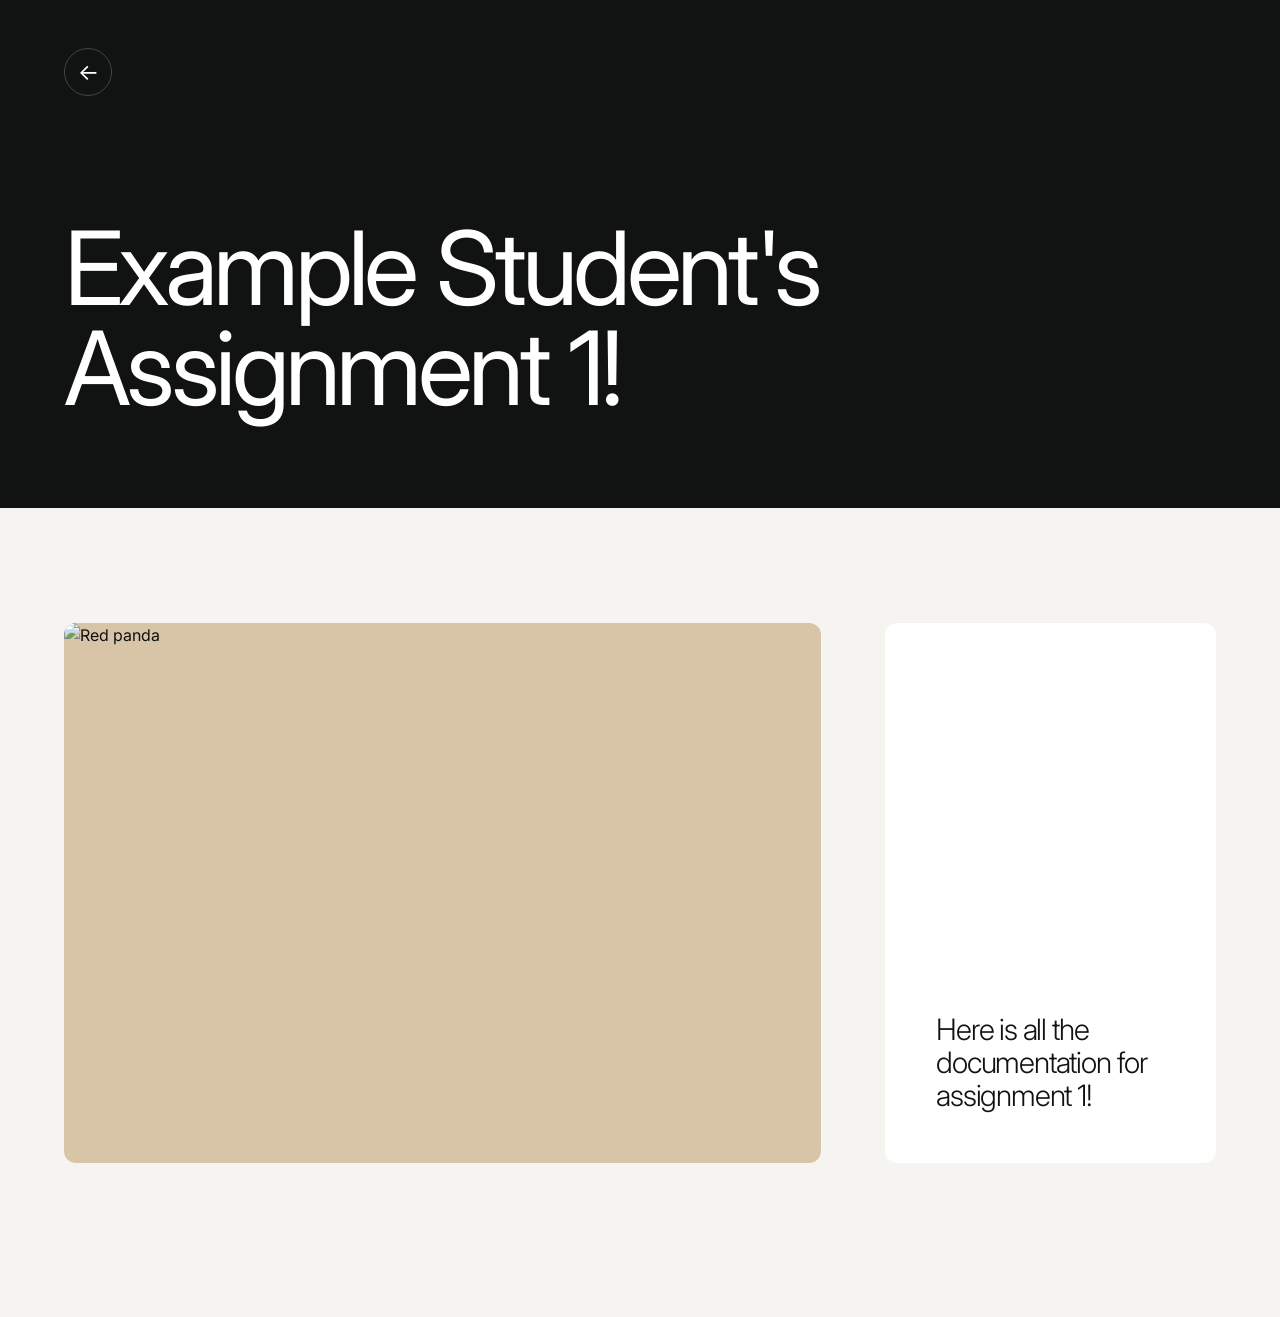
==== docs/a1.html @ 691b3318 "change" ====
<!DOCTYPE html>
<html lang="en">
  <head>
    <meta charset="utf-8" />
    <meta name="viewport" content="width=device-width, initial-scale=1.0" />
    <meta name="theme-color" content="#111312" />

    <title>Example Student's HCDE 439 Physical Computing Page!</title>

    <link href="style.css?v=3" rel="stylesheet" type="text/css" />
  </head>
  <body class="detail-page">
    <main>
      <section class="detail-hero" aria-labelledby="page-title">
        <a class="back-link" href="index.html" aria-label="Back to the homepage">←</a>
        <h1 id="page-title">Example Student's Assignment 1!</h1>
      </section>

      <section class="detail-content">
        <div class="detail-content__media">
          <img src="red-panda.jpg" alt="Red panda" />
        </div>
        <div class="detail-content__copy">
          <p>Here is all the documentation for assignment 1!</p>
        </div>
      </section>
    </main>
  </body>
</html>
---- docs/style.css ----
@import url("https://fonts.googleapis.com/css2?family=Inter:wght@300;400;500&display=swap");

:root {
  --ink: #111312;
  --paper: #f5f4f0;
  --surface: #ffffff;
  --muted: #6f706c;
  --line: rgba(17, 19, 18, 0.14);
  --line-dark: rgba(255, 255, 255, 0.2);
  --warm: #d8c5a7;
  --content-width: 1440px;
  --page-padding: clamp(20px, 5vw, 84px);
}

*,
*::before,
*::after {
  box-sizing: border-box;
}

html {
  background: var(--paper);
  color: var(--ink);
  font-family: "Inter", Arial, sans-serif;
  scroll-behavior: auto;
}

body {
  min-width: 320px;
  margin: 0;
  background: var(--paper);
  color: var(--ink);
  font-family: inherit;
  font-weight: 400;
  line-height: 1.55;
  -webkit-font-smoothing: antialiased;
  text-rendering: optimizeLegibility;
}

main {
  width: 100%;
}

h1,
h2,
p {
  margin: 0;
}

h1,
h2 {
  font-weight: 400;
  letter-spacing: -0.045em;
  line-height: 0.98;
}

p {
  font-size: clamp(1rem, 1.2vw, 1.125rem);
  letter-spacing: -0.015em;
}

img {
  display: block;
  width: 100%;
  max-width: 100%;
}

a {
  color: inherit;
}

a:focus-visible {
  outline: 2px solid currentColor;
  outline-offset: 5px;
}

/* Home hero */
.home-hero {
  position: relative;
  min-height: min(920px, 94vh);
  overflow: hidden;
  background: var(--ink);
  color: #fff;
}

.home-hero__image,
.home-hero__shade {
  position: absolute;
  inset: 0;
  height: 100%;
}

.home-hero__image {
  object-fit: cover;
  object-position: center 38%;
  filter: saturate(0.72) contrast(1.04) brightness(0.76);
}

.home-hero__shade {
  background:
    linear-gradient(180deg, rgba(8, 9, 8, 0.2) 0%, rgba(8, 9, 8, 0.08) 38%, rgba(8, 9, 8, 0.9) 100%),
    linear-gradient(90deg, rgba(8, 9, 8, 0.36), transparent 58%);
}

.home-hero__content {
  position: absolute;
  z-index: 1;
  right: 0;
  bottom: 0;
  left: 0;
  width: min(100%, var(--content-width));
  margin: 0 auto;
  padding: 0 var(--page-padding) clamp(42px, 7vw, 92px);
}

.home-hero h1 {
  max-width: 1050px;
  font-size: clamp(3.25rem, 7.2vw, 7.5rem);
}

.home-hero p {
  max-width: 690px;
  margin-top: clamp(24px, 3vw, 38px);
  color: rgba(255, 255, 255, 0.78);
  font-weight: 300;
}

/* Assignment index */
.assignments {
  width: min(100%, var(--content-width));
  margin: 0 auto;
  padding: clamp(72px, 10vw, 150px) var(--page-padding) clamp(96px, 12vw, 180px);
}

.section-heading {
  display: flex;
  align-items: baseline;
  justify-content: space-between;
  gap: 24px;
  margin-bottom: clamp(34px, 5vw, 64px);
  padding-bottom: 18px;
  border-bottom: 1px solid var(--line);
}

.section-heading h2 {
  font-size: clamp(2.5rem, 5vw, 5rem);
}

.section-heading span {
  color: var(--muted);
  font-size: 0.78rem;
  font-weight: 500;
  letter-spacing: 0.18em;
}

.grid {
  display: grid;
  grid-template-columns: repeat(3, minmax(0, 1fr));
  gap: clamp(18px, 2.2vw, 32px);
}

.assignment {
  display: flex;
  min-height: 620px;
  flex-direction: column;
  overflow: hidden;
  border: 1px solid var(--line);
  border-radius: 12px;
  background: var(--surface);
}

.assignment--primary {
  grid-column: auto;
}

.assignment--dark {
  grid-column: auto;
  background: var(--ink);
  color: #fff;
  border-color: transparent;
}

.assignment--wide {
  grid-column: auto;
  margin-top: 0;
}

.assignment a {
  display: flex;
  flex: 1;
  flex-direction: column;
  text-decoration: none;
}

.assignment__media {
  position: relative;
  min-height: 410px;
  flex: 1;
  overflow: hidden;
  background: var(--warm);
}

.assignment__media::after {
  position: absolute;
  inset: 0;
  background: linear-gradient(180deg, transparent 55%, rgba(17, 19, 18, 0.14));
  content: "";
}

.assignment__media img {
  height: 100%;
  object-fit: cover;
  filter: saturate(0.72) contrast(1.02);
}

.assignment__title {
  display: flex;
  align-items: flex-start;
  justify-content: space-between;
  gap: 24px;
  padding: clamp(24px, 3vw, 42px);
}

.assignment__title h2 {
  max-width: 520px;
  font-size: clamp(2rem, 3.2vw, 3.75rem);
}

.assignment__title span {
  flex: 0 0 auto;
  font-size: 1.4rem;
  line-height: 1;
}

.assignment p {
  margin: 0 clamp(24px, 3vw, 42px) clamp(26px, 3vw, 42px);
  padding-top: 18px;
  border-top: 1px solid var(--line);
  color: var(--muted);
  font-size: 0.9rem;
}

.assignment--dark p {
  border-color: var(--line-dark);
  color: rgba(255, 255, 255, 0.65);
}

.assignment a:hover .assignment__title,
.assignment a:focus-visible .assignment__title {
  text-decoration: underline;
  text-decoration-thickness: 1px;
  text-underline-offset: 0.16em;
}

/* Assignment detail pages */
.detail-page {
  background: var(--paper);
}

.detail-hero {
  position: relative;
  min-height: 56vh;
  display: flex;
  align-items: flex-end;
  background: var(--ink);
  color: #fff;
  padding: clamp(120px, 17vw, 250px) var(--page-padding) clamp(48px, 7vw, 96px);
}

.detail-hero h1 {
  width: min(100%, calc(var(--content-width) - (2 * var(--page-padding))));
  margin: 0 auto;
  font-size: clamp(3.4rem, 8vw, 8rem);
}

.back-link {
  position: absolute;
  top: clamp(24px, 4vw, 48px);
  left: var(--page-padding);
  display: grid;
  width: 48px;
  height: 48px;
  place-items: center;
  border: 1px solid var(--line-dark);
  border-radius: 50%;
  color: #fff;
  font-size: 1.4rem;
  line-height: 1;
  text-decoration: none;
}

.back-link:hover,
.back-link:focus-visible {
  background: #fff;
  color: var(--ink);
}

.detail-content {
  width: min(100%, var(--content-width));
  display: grid;
  grid-template-columns: minmax(0, 1.6fr) minmax(280px, 0.7fr);
  gap: clamp(24px, 5vw, 80px);
  align-items: stretch;
  margin: 0 auto;
  padding: clamp(64px, 9vw, 130px) var(--page-padding) clamp(100px, 12vw, 180px);
}

.detail-content__media {
  min-height: 540px;
  overflow: hidden;
  border-radius: 12px;
  background: var(--warm);
}

.detail-content__media img {
  height: 100%;
  object-fit: cover;
  filter: saturate(0.74) contrast(1.02);
}

.detail-content__copy {
  display: flex;
  align-items: flex-end;
  padding: clamp(30px, 4vw, 54px);
  border-radius: 12px;
  background: var(--surface);
}

.detail-content__copy p {
  font-size: clamp(1.4rem, 2.3vw, 2.6rem);
  font-weight: 300;
  letter-spacing: -0.04em;
  line-height: 1.12;
}

@media (max-width: 900px) {
  .home-hero {
    min-height: 780px;
  }

  .grid {
    grid-template-columns: 1fr;
  }

  .detail-content {
    grid-template-columns: 1fr;
  }

  .detail-content__media {
    min-height: 460px;
  }

  .detail-content__copy {
    min-height: 280px;
  }
}

@media (max-width: 600px) {
  :root {
    --page-padding: 20px;
  }

  .home-hero {
    min-height: 720px;
  }

  .home-hero__image {
    object-position: 54% center;
  }

  .home-hero h1 {
    font-size: clamp(3rem, 15vw, 4.5rem);
  }

  .section-heading {
    align-items: flex-end;
  }

  .assignment {
    min-height: 520px;
  }

  .assignment__media {
    min-height: 330px;
  }

  .assignment__title {
    padding: 24px;
  }

  .assignment p {
    margin-right: 24px;
    margin-left: 24px;
  }

  .detail-hero {
    min-height: 68vh;
  }

  .detail-content__media {
    min-height: 360px;
  }

  .detail-content__copy {
    min-height: 230px;
    padding: 28px;
  }
}

@media (prefers-reduced-motion: reduce) {
  *,
  *::before,
  *::after {
    scroll-behavior: auto !important;
  }
}
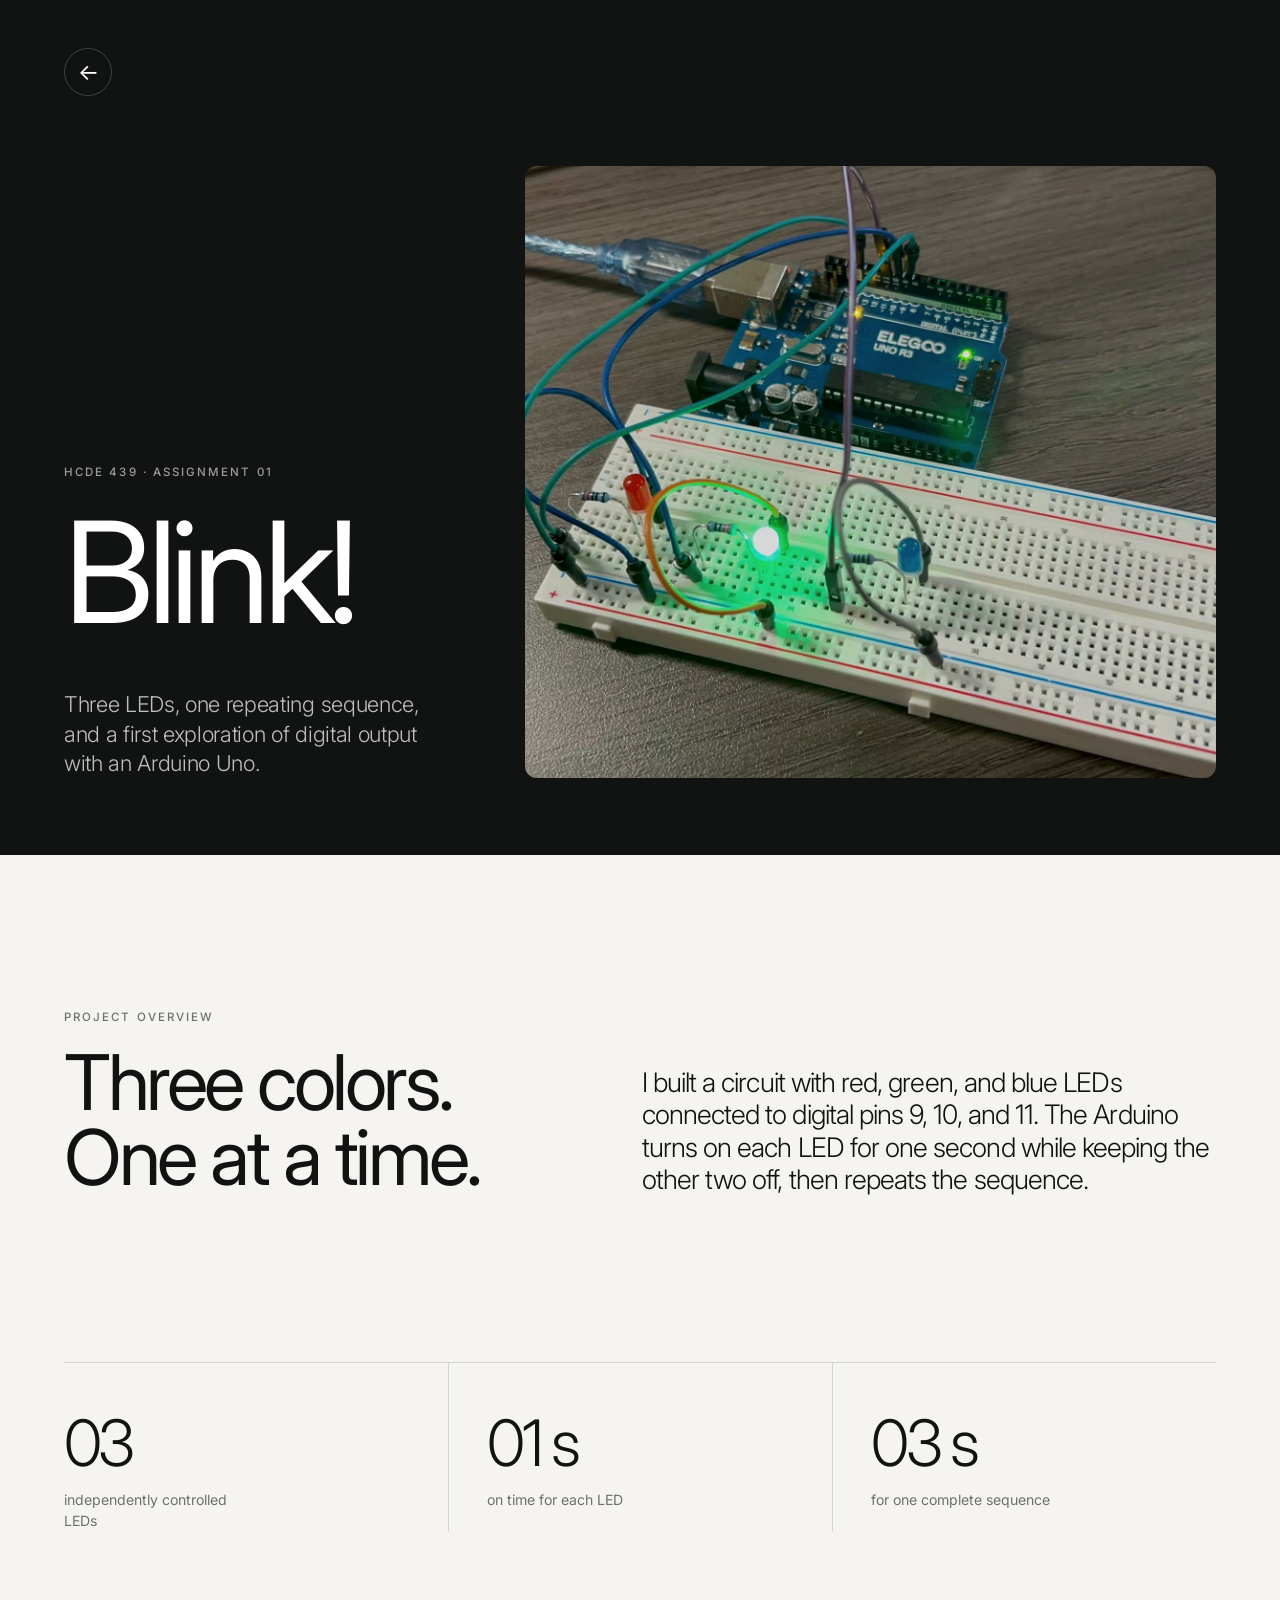
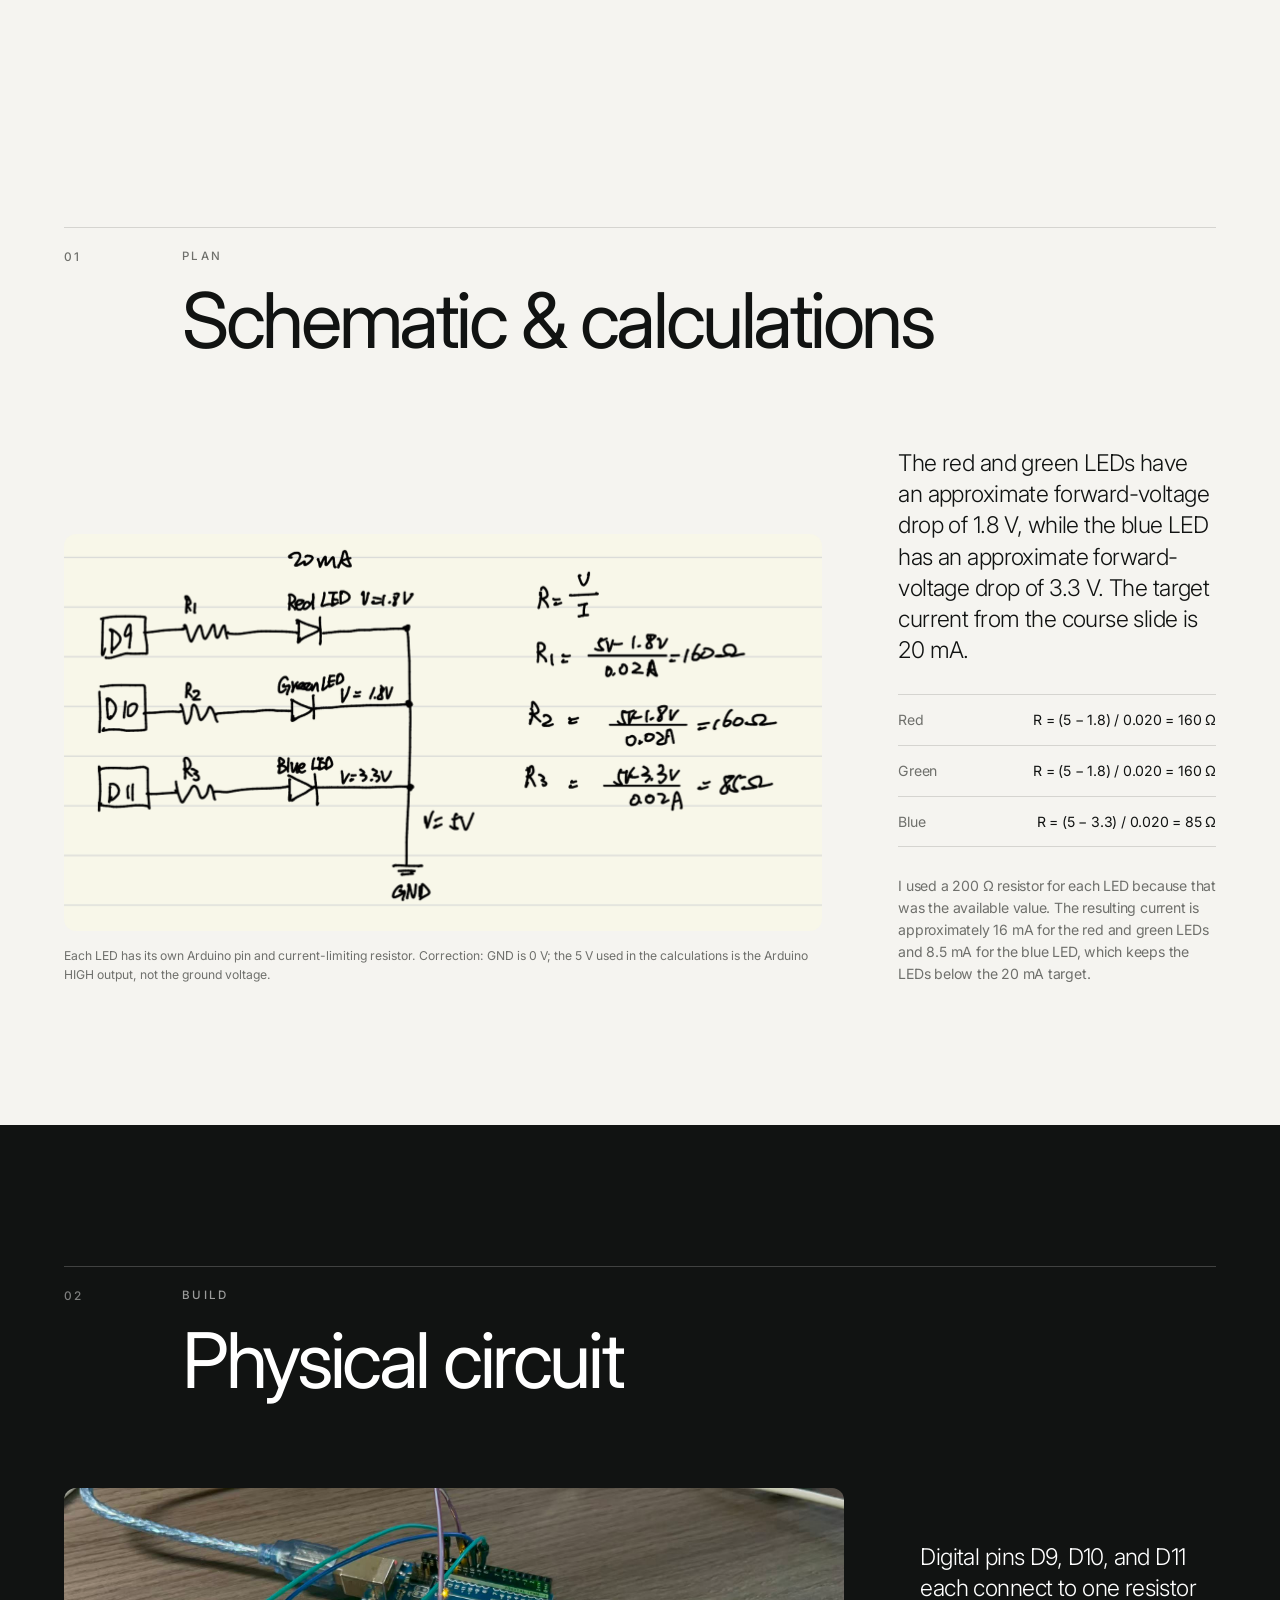
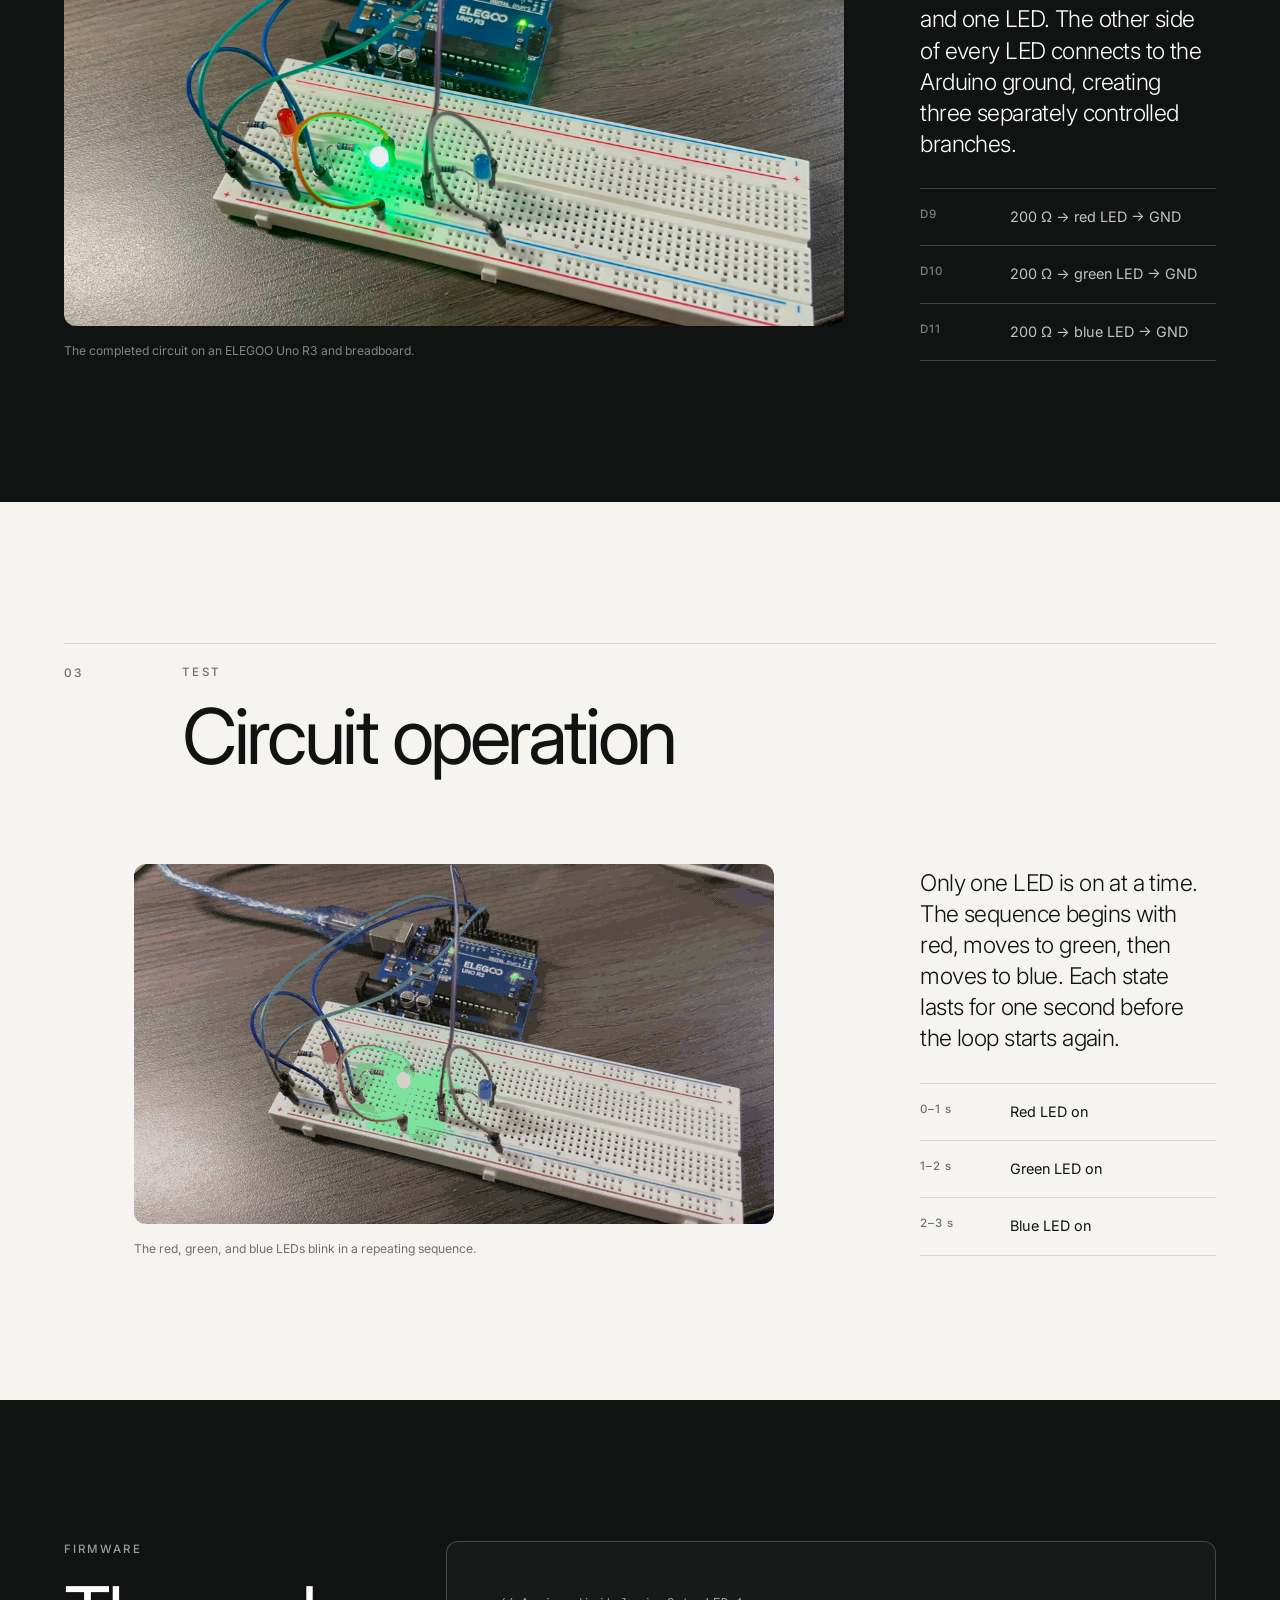
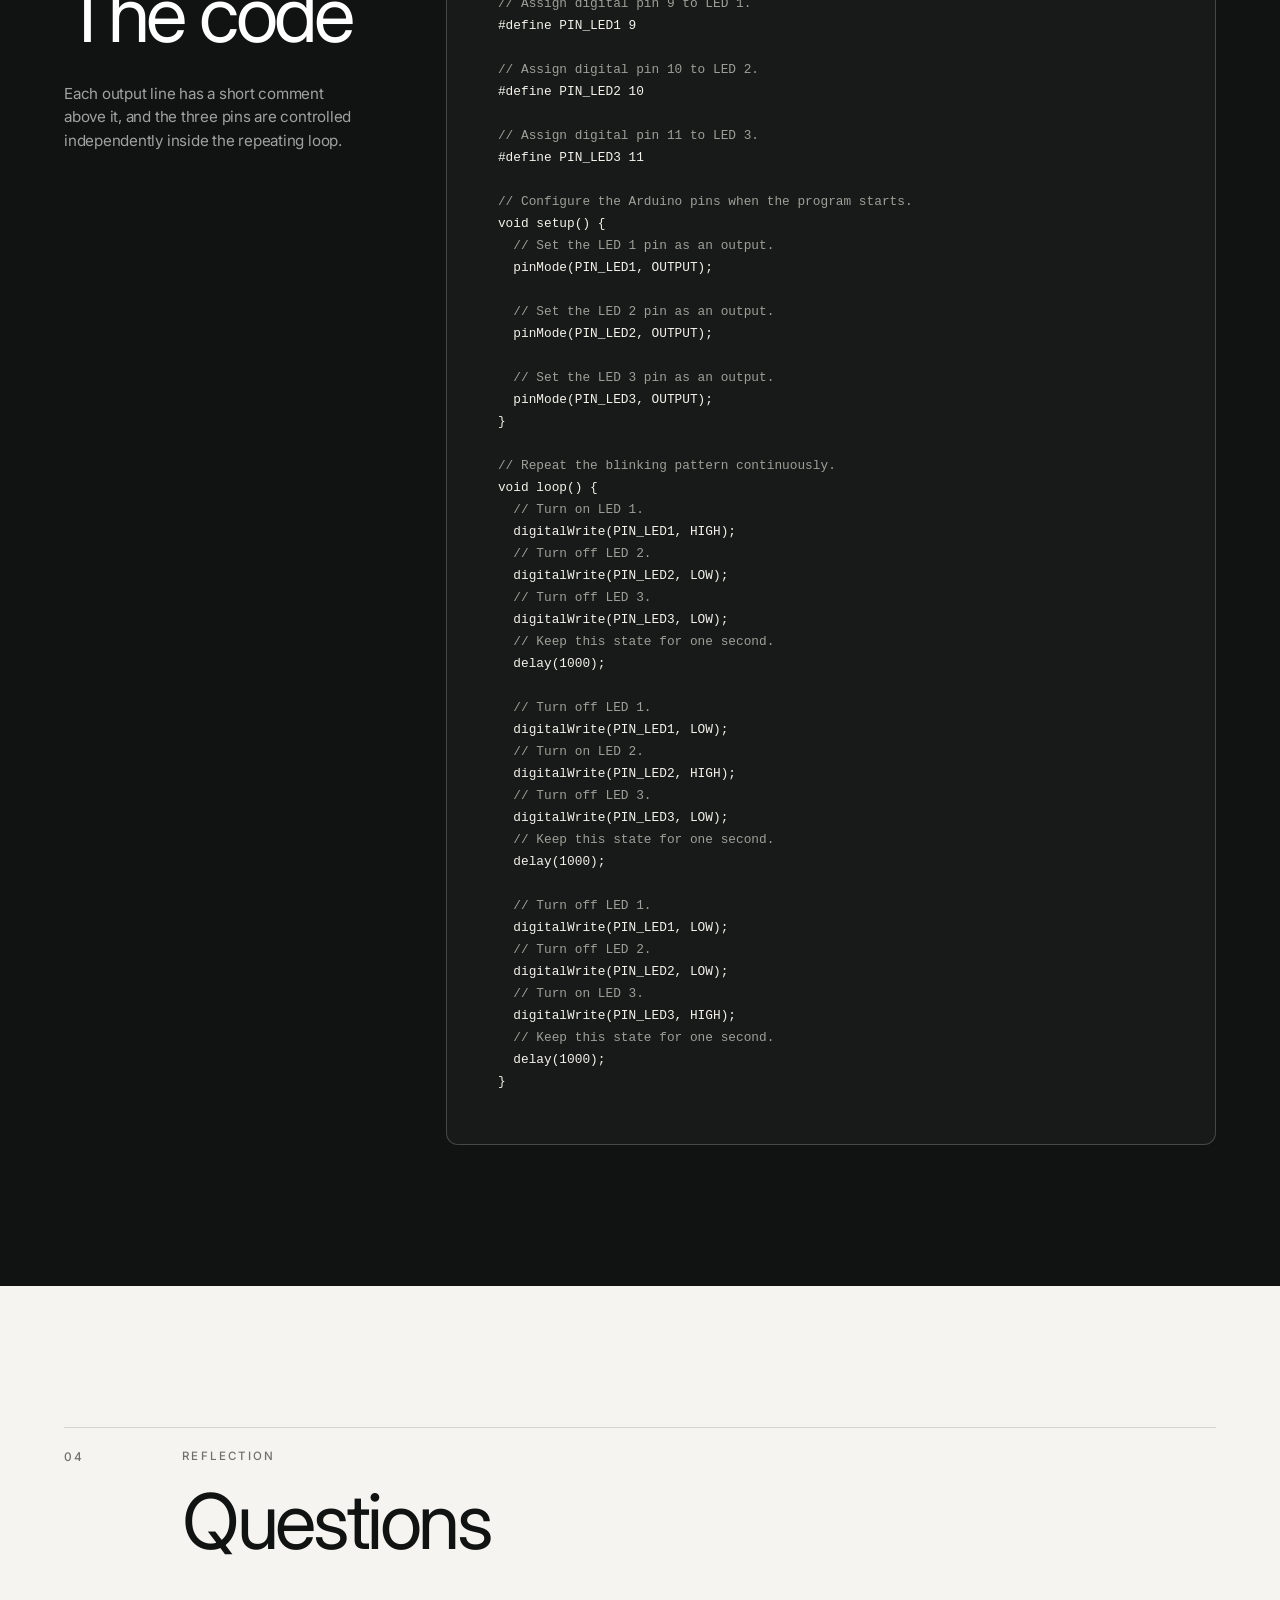
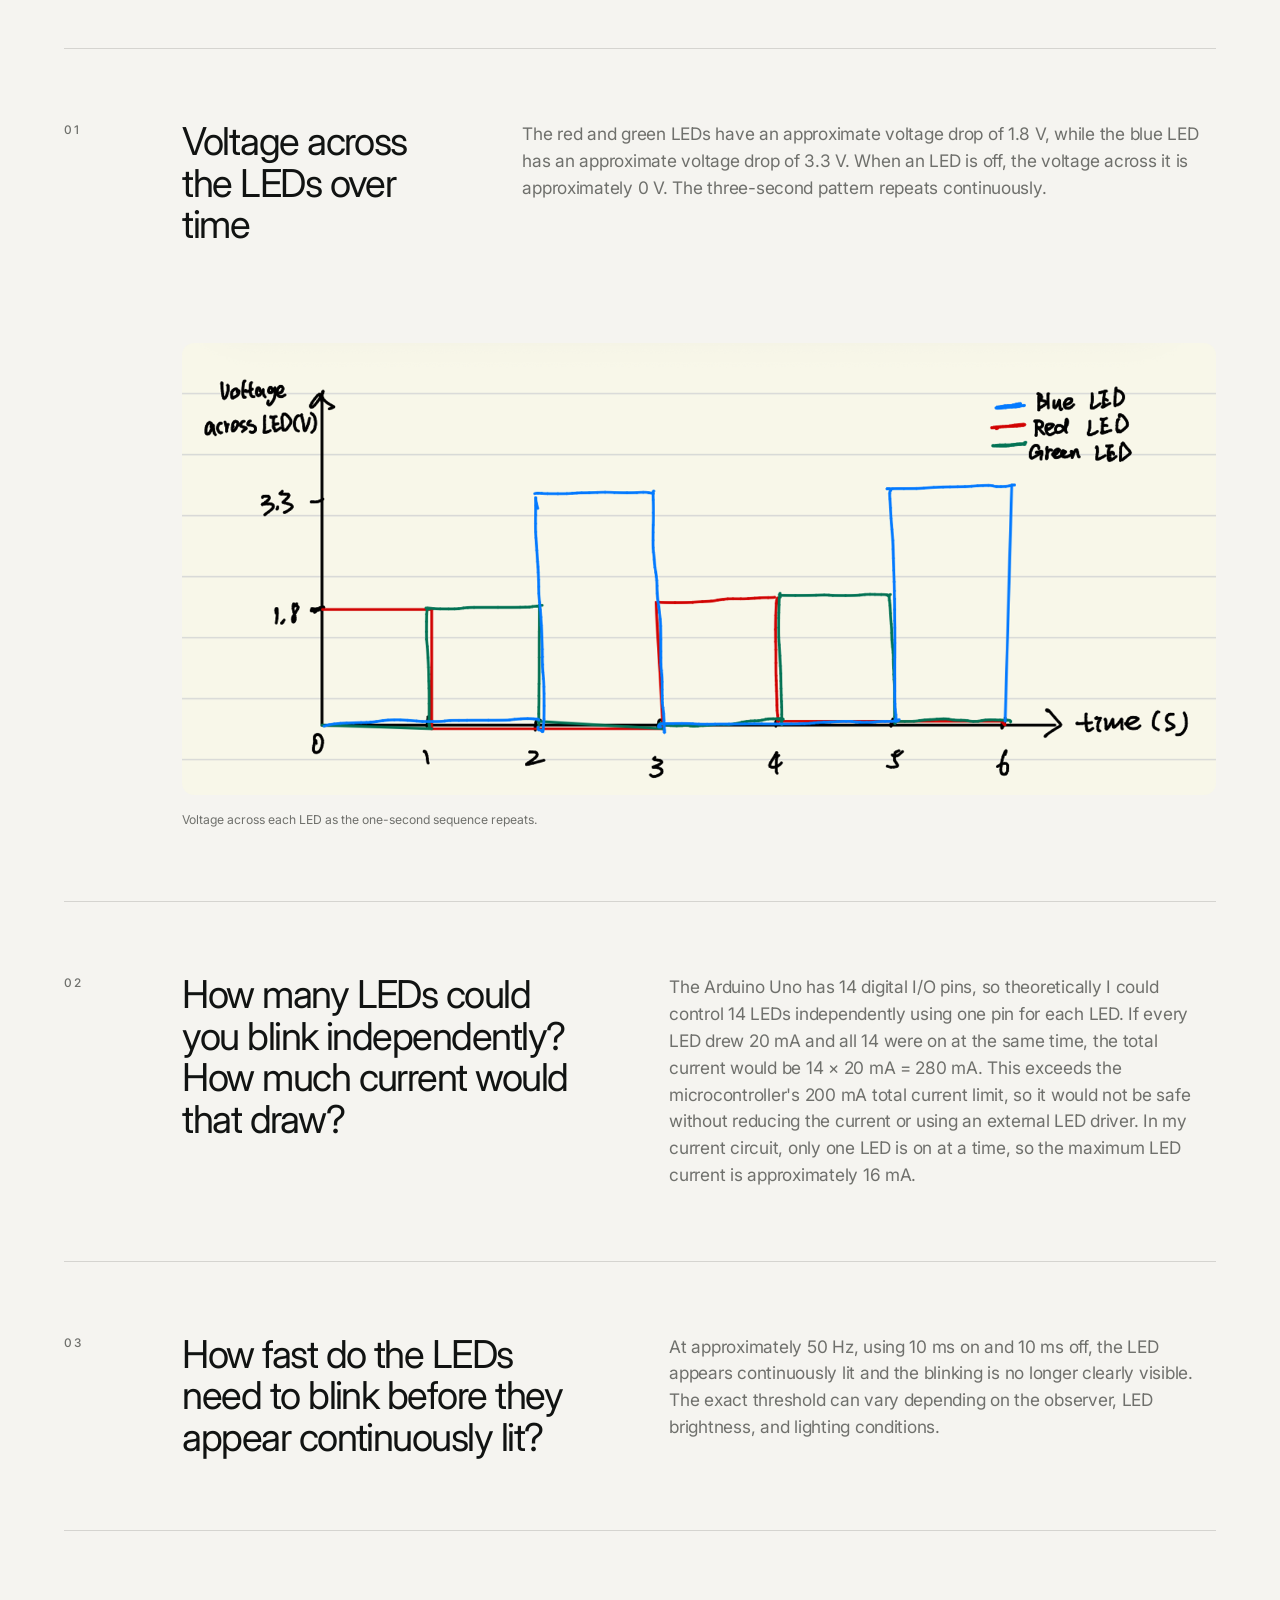
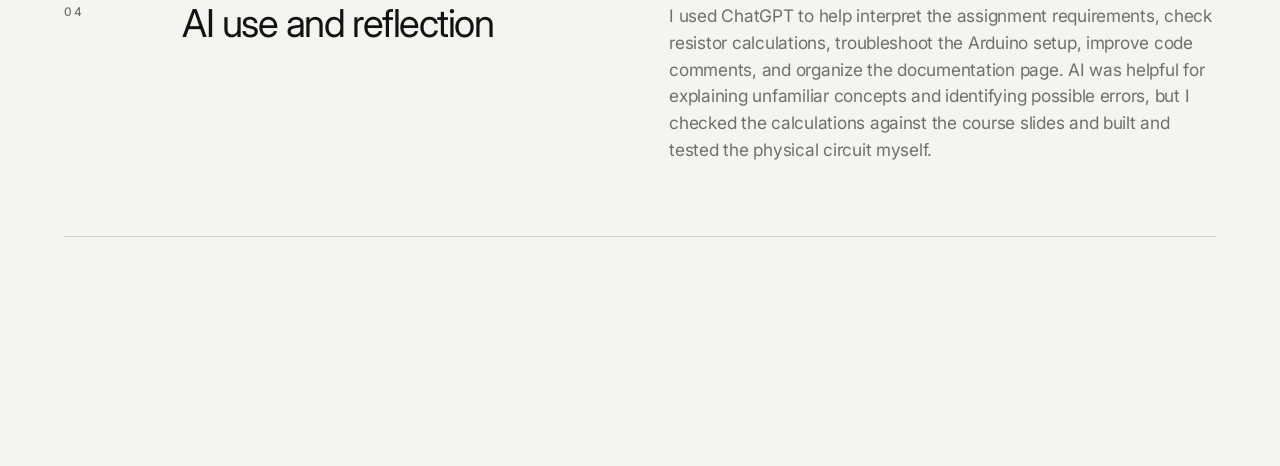
==== commit 8a033136: "update A1" ====
--- a/docs/a1.html
+++ b/docs/a1.html
@@ -4,25 +4,201 @@
     <meta charset="utf-8" />
     <meta name="viewport" content="width=device-width, initial-scale=1.0" />
     <meta name="theme-color" content="#111312" />
-
-    <title>Example Student's HCDE 439 Physical Computing Page!</title>
-
-    <link href="style.css?v=3" rel="stylesheet" type="text/css" />
+    <title>Hana Li's Assignment 1: Blink!</title>
+    <link href="style.css?v=4" rel="stylesheet" type="text/css" />
   </head>
-  <body class="detail-page">
+  <body class="detail-page a1-page">
     <main>
-      <section class="detail-hero" aria-labelledby="page-title">
+      <section class="project-hero" aria-labelledby="page-title">
         <a class="back-link" href="index.html" aria-label="Back to the homepage">←</a>
-        <h1 id="page-title">Example Student's Assignment 1!</h1>
-      </section>
-
-      <section class="detail-content">
-        <div class="detail-content__media">
-          <img src="red-panda.jpg" alt="Red panda" />
-        </div>
-        <div class="detail-content__copy">
-          <p>Here is all the documentation for assignment 1!</p>
-        </div>
+        <div class="project-hero__inner">
+          <div class="project-hero__copy">
+            <p class="eyebrow">HCDE 439 · Assignment 01</p>
+            <h1 id="page-title">Blink!</h1>
+            <p class="project-hero__intro">Three LEDs, one repeating sequence, and a first exploration of digital output with an Arduino Uno.</p>
+          </div>
+          <figure class="project-hero__media">
+            <img src="a1-circuit.jpg" alt="Arduino Uno connected to red, green, and blue LEDs on a breadboard" />
+          </figure>
+        </div>
+      </section>
+
+      <section class="project-overview" aria-labelledby="overview-title">
+        <div>
+          <p class="eyebrow eyebrow--dark">Project overview</p>
+          <h2 id="overview-title">Three colors.<br />One at a time.</h2>
+        </div>
+        <p class="project-overview__text">I built a circuit with red, green, and blue LEDs connected to digital pins 9, 10, and 11. The Arduino turns on each LED for one second while keeping the other two off, then repeats the sequence.</p>
+        <dl class="project-facts">
+          <div><dt>03</dt><dd>independently controlled LEDs</dd></div>
+          <div><dt>01 s</dt><dd>on time for each LED</dd></div>
+          <div><dt>03 s</dt><dd>for one complete sequence</dd></div>
+        </dl>
+      </section>
+
+      <section class="project-section project-section--paper" aria-labelledby="schematic-title">
+        <div class="project-section__heading">
+          <p class="section-number">01</p>
+          <div><p class="eyebrow eyebrow--dark">Plan</p><h2 id="schematic-title">Schematic &amp; calculations</h2></div>
+        </div>
+        <div class="media-copy media-copy--wide">
+          <figure class="project-figure">
+            <img src="a1-schematic.png" alt="Hand-drawn schematic and resistor calculations for three LEDs" />
+            <figcaption>Each LED has its own Arduino pin and current-limiting resistor. Correction: GND is 0 V; the 5 V used in the calculations is the Arduino HIGH output, not the ground voltage.</figcaption>
+          </figure>
+          <div class="copy-stack">
+            <p>The red and green LEDs have an approximate forward-voltage drop of 1.8 V, while the blue LED has an approximate forward-voltage drop of 3.3 V. The target current from the course slide is 20 mA.</p>
+            <div class="equations" aria-label="Resistor calculations">
+              <p><span>Red</span> R = (5 − 1.8) / 0.020 = 160 Ω</p>
+              <p><span>Green</span> R = (5 − 1.8) / 0.020 = 160 Ω</p>
+              <p><span>Blue</span> R = (5 − 3.3) / 0.020 = 85 Ω</p>
+            </div>
+            <p class="note">I used a 200 Ω resistor for each LED because that was the available value. The resulting current is approximately 16 mA for the red and green LEDs and 8.5 mA for the blue LED, which keeps the LEDs below the 20 mA target.</p>
+          </div>
+        </div>
+      </section>
+
+      <section class="project-section project-section--dark" aria-labelledby="circuit-title">
+        <div class="project-section__heading">
+          <p class="section-number">02</p>
+          <div><p class="eyebrow">Build</p><h2 id="circuit-title">Physical circuit</h2></div>
+        </div>
+        <div class="media-copy">
+          <figure class="project-figure project-figure--dark">
+            <img src="a1-circuit.jpg" alt="Completed Arduino Uno breadboard circuit with three LEDs" />
+            <figcaption>The completed circuit on an ELEGOO Uno R3 and breadboard.</figcaption>
+          </figure>
+          <div class="copy-stack">
+            <p>Digital pins D9, D10, and D11 each connect to one resistor and one LED. The other side of every LED connects to the Arduino ground, creating three separately controlled branches.</p>
+            <ul class="connection-list">
+              <li><span>D9</span>200 Ω → red LED → GND</li>
+              <li><span>D10</span>200 Ω → green LED → GND</li>
+              <li><span>D11</span>200 Ω → blue LED → GND</li>
+            </ul>
+          </div>
+        </div>
+      </section>
+
+      <section class="project-section project-section--paper" aria-labelledby="operation-title">
+        <div class="project-section__heading">
+          <p class="section-number">03</p>
+          <div><p class="eyebrow eyebrow--dark">Test</p><h2 id="operation-title">Circuit operation</h2></div>
+        </div>
+        <div class="media-copy media-copy--operation">
+          <figure class="project-figure project-figure--gif">
+            <img src="a1-blink.gif" alt="Red, green, and blue LEDs blinking one at a time" />
+            <figcaption>The red, green, and blue LEDs blink in a repeating sequence.</figcaption>
+          </figure>
+          <div class="copy-stack">
+            <p>Only one LED is on at a time. The sequence begins with red, moves to green, then moves to blue. Each state lasts for one second before the loop starts again.</p>
+            <ol class="sequence-list">
+              <li><span>0–1 s</span>Red LED on</li>
+              <li><span>1–2 s</span>Green LED on</li>
+              <li><span>2–3 s</span>Blue LED on</li>
+            </ol>
+          </div>
+        </div>
+      </section>
+
+      <section class="code-section" aria-labelledby="code-title">
+        <div class="code-section__intro">
+          <p class="eyebrow">Firmware</p>
+          <h2 id="code-title">The code</h2>
+          <p>Each output line has a short comment above it, and the three pins are controlled independently inside the repeating loop.</p>
+        </div>
+        <pre class="code-block"><code><span class="code-comment">// Assign digital pin 9 to LED 1.</span>
+#define PIN_LED1 9
+
+<span class="code-comment">// Assign digital pin 10 to LED 2.</span>
+#define PIN_LED2 10
+
+<span class="code-comment">// Assign digital pin 11 to LED 3.</span>
+#define PIN_LED3 11
+
+<span class="code-comment">// Configure the Arduino pins when the program starts.</span>
+void setup() {
+  <span class="code-comment">// Set the LED 1 pin as an output.</span>
+  pinMode(PIN_LED1, OUTPUT);
+
+  <span class="code-comment">// Set the LED 2 pin as an output.</span>
+  pinMode(PIN_LED2, OUTPUT);
+
+  <span class="code-comment">// Set the LED 3 pin as an output.</span>
+  pinMode(PIN_LED3, OUTPUT);
+}
+
+<span class="code-comment">// Repeat the blinking pattern continuously.</span>
+void loop() {
+  <span class="code-comment">// Turn on LED 1.</span>
+  digitalWrite(PIN_LED1, HIGH);
+  <span class="code-comment">// Turn off LED 2.</span>
+  digitalWrite(PIN_LED2, LOW);
+  <span class="code-comment">// Turn off LED 3.</span>
+  digitalWrite(PIN_LED3, LOW);
+  <span class="code-comment">// Keep this state for one second.</span>
+  delay(1000);
+
+  <span class="code-comment">// Turn off LED 1.</span>
+  digitalWrite(PIN_LED1, LOW);
+  <span class="code-comment">// Turn on LED 2.</span>
+  digitalWrite(PIN_LED2, HIGH);
+  <span class="code-comment">// Turn off LED 3.</span>
+  digitalWrite(PIN_LED3, LOW);
+  <span class="code-comment">// Keep this state for one second.</span>
+  delay(1000);
+
+  <span class="code-comment">// Turn off LED 1.</span>
+  digitalWrite(PIN_LED1, LOW);
+  <span class="code-comment">// Turn off LED 2.</span>
+  digitalWrite(PIN_LED2, LOW);
+  <span class="code-comment">// Turn on LED 3.</span>
+  digitalWrite(PIN_LED3, HIGH);
+  <span class="code-comment">// Keep this state for one second.</span>
+  delay(1000);
+}</code></pre>
+      </section>
+
+      <section class="project-section project-section--paper questions" aria-labelledby="questions-title">
+        <div class="project-section__heading">
+          <p class="section-number">04</p>
+          <div><p class="eyebrow eyebrow--dark">Reflection</p><h2 id="questions-title">Questions</h2></div>
+        </div>
+
+        <article class="question question--graph">
+          <div class="question__number">01</div>
+          <div class="question__body">
+            <h3>Voltage across the LEDs over time</h3>
+            <p>The red and green LEDs have an approximate voltage drop of 1.8 V, while the blue LED has an approximate voltage drop of 3.3 V. When an LED is off, the voltage across it is approximately 0 V. The three-second pattern repeats continuously.</p>
+            <figure class="project-figure project-figure--graph">
+              <img src="a1-voltage-graph.png" alt="Graph of voltage across the red, green, and blue LEDs over six seconds" />
+              <figcaption>Voltage across each LED as the one-second sequence repeats.</figcaption>
+            </figure>
+          </div>
+        </article>
+
+        <article class="question">
+          <div class="question__number">02</div>
+          <div class="question__body">
+            <h3>How many LEDs could you blink independently? How much current would that draw?</h3>
+            <p>The Arduino Uno has 14 digital I/O pins, so theoretically I could control 14 LEDs independently using one pin for each LED. If every LED drew 20 mA and all 14 were on at the same time, the total current would be 14 × 20 mA = 280 mA. This exceeds the microcontroller's 200 mA total current limit, so it would not be safe without reducing the current or using an external LED driver. In my current circuit, only one LED is on at a time, so the maximum LED current is approximately 16 mA.</p>
+          </div>
+        </article>
+
+        <article class="question">
+          <div class="question__number">03</div>
+          <div class="question__body">
+            <h3>How fast do the LEDs need to blink before they appear continuously lit?</h3>
+            <p>At approximately 50 Hz, using 10 ms on and 10 ms off, the LED appears continuously lit and the blinking is no longer clearly visible. The exact threshold can vary depending on the observer, LED brightness, and lighting conditions.</p>
+          </div>
+        </article>
+
+        <article class="question">
+          <div class="question__number">04</div>
+          <div class="question__body">
+            <h3>AI use and reflection</h3>
+            <p>I used ChatGPT to help interpret the assignment requirements, check resistor calculations, troubleshoot the Arduino setup, improve code comments, and organize the documentation page. AI was helpful for explaining unfamiliar concepts and identifying possible errors, but I checked the calculations against the course slides and built and tested the physical circuit myself.</p>
+          </div>
+        </article>
       </section>
     </main>
   </body>
--- a/docs/style.css
+++ b/docs/style.css
@@ -414,3 +414,457 @@
     scroll-behavior: auto !important;
   }
 }
+
+/* Assignment 1 case study */
+.project-hero {
+  position: relative;
+  min-height: 92vh;
+  display: flex;
+  align-items: flex-end;
+  overflow: hidden;
+  padding: clamp(116px, 13vw, 190px) var(--page-padding) clamp(44px, 6vw, 84px);
+  background: var(--ink);
+  color: #fff;
+}
+
+.project-hero__inner,
+.project-overview,
+.project-section,
+.code-section {
+  width: min(100%, var(--content-width));
+  margin: 0 auto;
+}
+
+.project-hero__inner {
+  display: grid;
+  grid-template-columns: minmax(280px, 0.75fr) minmax(0, 1.35fr);
+  gap: clamp(36px, 6vw, 96px);
+  align-items: end;
+}
+
+.eyebrow {
+  color: rgba(255, 255, 255, 0.58);
+  font-size: 0.72rem;
+  font-weight: 500;
+  letter-spacing: 0.18em;
+  text-transform: uppercase;
+}
+
+.eyebrow--dark {
+  color: var(--muted);
+}
+
+.project-hero h1 {
+  margin-top: 22px;
+  font-size: clamp(4.5rem, 11vw, 11rem);
+}
+
+.project-hero__intro {
+  max-width: 510px;
+  margin-top: clamp(28px, 4vw, 48px);
+  color: rgba(255, 255, 255, 0.72);
+  font-size: clamp(1.15rem, 1.7vw, 1.55rem);
+  font-weight: 300;
+  line-height: 1.35;
+}
+
+.project-hero__media {
+  height: min(68vh, 740px);
+  margin: 0;
+  overflow: hidden;
+  border-radius: 12px;
+  background: #252725;
+}
+
+.project-hero__media img {
+  height: 100%;
+  object-fit: cover;
+  filter: saturate(0.82) contrast(1.03) brightness(0.9);
+}
+
+.project-overview {
+  display: grid;
+  grid-template-columns: minmax(260px, 0.85fr) minmax(280px, 1fr);
+  gap: clamp(40px, 7vw, 110px);
+  padding: clamp(90px, 12vw, 170px) var(--page-padding);
+}
+
+.project-overview h2,
+.project-section h2,
+.code-section h2 {
+  margin-top: 18px;
+  font-size: clamp(3rem, 6vw, 6.5rem);
+}
+
+.project-overview__text {
+  align-self: end;
+  max-width: 640px;
+  font-size: clamp(1.35rem, 2.1vw, 2.25rem);
+  font-weight: 300;
+  letter-spacing: -0.035em;
+  line-height: 1.2;
+}
+
+.project-facts {
+  grid-column: 1 / -1;
+  display: grid;
+  grid-template-columns: repeat(3, 1fr);
+  margin: clamp(30px, 6vw, 78px) 0 0;
+  border-top: 1px solid var(--line);
+}
+
+.project-facts div {
+  padding: clamp(28px, 4vw, 48px) clamp(18px, 3vw, 42px) 0 0;
+}
+
+.project-facts div + div {
+  padding-left: clamp(18px, 3vw, 42px);
+  border-left: 1px solid var(--line);
+}
+
+.project-facts dt {
+  font-size: clamp(2.6rem, 5vw, 5.2rem);
+  font-weight: 300;
+  letter-spacing: -0.06em;
+  line-height: 1;
+}
+
+.project-facts dd {
+  max-width: 190px;
+  margin: 14px 0 0;
+  color: var(--muted);
+  font-size: 0.88rem;
+}
+
+.project-section,
+.code-section {
+  padding: clamp(80px, 11vw, 155px) var(--page-padding);
+}
+
+.project-section--paper {
+  background: var(--paper);
+}
+
+.project-section--dark,
+.code-section {
+  max-width: none;
+  background: var(--ink);
+  color: #fff;
+}
+
+.project-section--dark > *,
+.code-section > * {
+  width: min(100%, calc(var(--content-width) - (2 * var(--page-padding))));
+  margin-right: auto;
+  margin-left: auto;
+}
+
+.project-section__heading {
+  display: grid;
+  grid-template-columns: 80px 1fr;
+  gap: clamp(18px, 3vw, 44px);
+  align-items: start;
+  margin-bottom: clamp(46px, 7vw, 96px);
+  padding-top: 20px;
+  border-top: 1px solid var(--line);
+}
+
+.project-section--dark .project-section__heading {
+  border-color: var(--line-dark);
+}
+
+.section-number,
+.question__number {
+  color: var(--muted);
+  font-size: 0.74rem;
+  font-weight: 500;
+  letter-spacing: 0.18em;
+}
+
+.project-section--dark .section-number {
+  color: rgba(255, 255, 255, 0.46);
+}
+
+.media-copy {
+  display: grid;
+  grid-template-columns: minmax(0, 1.45fr) minmax(260px, 0.55fr);
+  gap: clamp(34px, 6vw, 92px);
+  align-items: end;
+}
+
+.media-copy--wide {
+  grid-template-columns: minmax(0, 1.55fr) minmax(290px, 0.65fr);
+}
+
+.media-copy--operation {
+  align-items: center;
+}
+
+.project-figure {
+  margin: 0;
+}
+
+.project-figure img {
+  border-radius: 12px;
+  background: #e9e5d9;
+}
+
+.project-figure figcaption {
+  max-width: 780px;
+  margin-top: 16px;
+  color: var(--muted);
+  font-size: 0.76rem;
+  line-height: 1.55;
+}
+
+.project-figure--dark figcaption {
+  color: rgba(255, 255, 255, 0.48);
+}
+
+.project-figure--gif {
+  max-width: 850px;
+  margin: 0 auto;
+}
+
+.project-figure--gif img {
+  aspect-ratio: 16 / 9;
+  object-fit: cover;
+}
+
+.copy-stack {
+  display: grid;
+  gap: 28px;
+}
+
+.copy-stack > p:first-child {
+  font-size: clamp(1.2rem, 1.8vw, 1.75rem);
+  font-weight: 300;
+  letter-spacing: -0.025em;
+  line-height: 1.35;
+}
+
+.equations {
+  border-top: 1px solid var(--line);
+}
+
+.equations p {
+  display: flex;
+  justify-content: space-between;
+  gap: 20px;
+  padding: 14px 0;
+  border-bottom: 1px solid var(--line);
+  font-size: 0.88rem;
+}
+
+.equations span {
+  color: var(--muted);
+}
+
+.note {
+  color: var(--muted);
+  font-size: 0.88rem;
+}
+
+.connection-list,
+.sequence-list {
+  margin: 0;
+  padding: 0;
+  border-top: 1px solid var(--line-dark);
+  list-style: none;
+}
+
+.connection-list li,
+.sequence-list li {
+  display: grid;
+  grid-template-columns: 72px 1fr;
+  gap: 18px;
+  padding: 17px 0;
+  border-bottom: 1px solid var(--line-dark);
+  color: rgba(255, 255, 255, 0.75);
+  font-size: 0.9rem;
+}
+
+.sequence-list {
+  border-color: var(--line);
+}
+
+.sequence-list li {
+  border-color: var(--line);
+  color: var(--ink);
+}
+
+.connection-list span,
+.sequence-list span {
+  color: rgba(255, 255, 255, 0.46);
+  font-size: 0.72rem;
+  font-weight: 500;
+  letter-spacing: 0.08em;
+}
+
+.sequence-list span {
+  color: var(--muted);
+}
+
+.code-section {
+  display: grid;
+  grid-template-columns: minmax(250px, 0.55fr) minmax(0, 1.45fr);
+  gap: clamp(42px, 7vw, 110px);
+  align-items: start;
+}
+
+.code-section__intro {
+  position: sticky;
+  top: 40px;
+}
+
+.code-section__intro p:last-child {
+  max-width: 390px;
+  margin-top: 30px;
+  color: rgba(255, 255, 255, 0.6);
+  font-size: 0.95rem;
+}
+
+.code-block {
+  overflow-x: auto;
+  margin: 0;
+  padding: clamp(26px, 4vw, 54px);
+  border: 1px solid var(--line-dark);
+  border-radius: 12px;
+  background: #181a19;
+  color: #f4f2eb;
+  font-family: "SFMono-Regular", Consolas, "Liberation Mono", monospace;
+  font-size: clamp(0.72rem, 1vw, 0.9rem);
+  line-height: 1.72;
+  tab-size: 2;
+}
+
+.code-comment {
+  color: #9d9f98;
+}
+
+.questions {
+  padding-bottom: clamp(100px, 14vw, 200px);
+}
+
+.question {
+  display: grid;
+  grid-template-columns: 80px minmax(0, 1fr);
+  gap: clamp(18px, 3vw, 44px);
+  padding: clamp(38px, 6vw, 72px) 0;
+  border-top: 1px solid var(--line);
+}
+
+.question:last-child {
+  border-bottom: 1px solid var(--line);
+}
+
+.question__body {
+  display: grid;
+  grid-template-columns: minmax(260px, 0.75fr) minmax(300px, 1fr);
+  gap: clamp(30px, 6vw, 100px);
+}
+
+.question__body h3 {
+  margin: 0;
+  font-size: clamp(1.6rem, 3vw, 3rem);
+  font-weight: 400;
+  letter-spacing: -0.04em;
+  line-height: 1.08;
+}
+
+.question__body > p {
+  color: var(--muted);
+  font-size: clamp(1rem, 1.35vw, 1.18rem);
+}
+
+.question--graph .question__body {
+  grid-template-columns: minmax(250px, 0.55fr) minmax(0, 1.45fr);
+}
+
+.project-figure--graph {
+  grid-column: 1 / -1;
+  margin-top: 20px;
+}
+
+@media (max-width: 900px) {
+  .project-hero {
+    min-height: auto;
+  }
+
+  .project-hero__inner,
+  .project-overview,
+  .media-copy,
+  .media-copy--wide,
+  .code-section,
+  .question__body,
+  .question--graph .question__body {
+    grid-template-columns: 1fr;
+  }
+
+  .project-hero__media {
+    height: min(66vw, 560px);
+  }
+
+  .project-overview__text {
+    align-self: auto;
+  }
+
+  .code-section__intro {
+    position: static;
+  }
+
+  .project-figure--graph {
+    grid-column: auto;
+  }
+}
+
+@media (max-width: 600px) {
+  .project-hero {
+    padding-top: 108px;
+  }
+
+  .project-hero h1 {
+    font-size: clamp(4.5rem, 25vw, 7rem);
+  }
+
+  .project-hero__media {
+    height: 58vw;
+    min-height: 260px;
+  }
+
+  .project-overview,
+  .project-section,
+  .code-section {
+    padding-right: var(--page-padding);
+    padding-left: var(--page-padding);
+  }
+
+  .project-facts {
+    grid-template-columns: 1fr;
+  }
+
+  .project-facts div + div {
+    padding-left: 0;
+    border-top: 1px solid var(--line);
+    border-left: 0;
+  }
+
+  .project-section__heading,
+  .question {
+    grid-template-columns: 48px 1fr;
+  }
+
+  .project-section h2,
+  .code-section h2,
+  .project-overview h2 {
+    font-size: clamp(2.8rem, 15vw, 4.5rem);
+  }
+
+  .question__body {
+    grid-column: 1 / -1;
+  }
+
+  .equations p {
+    display: grid;
+  }
+}
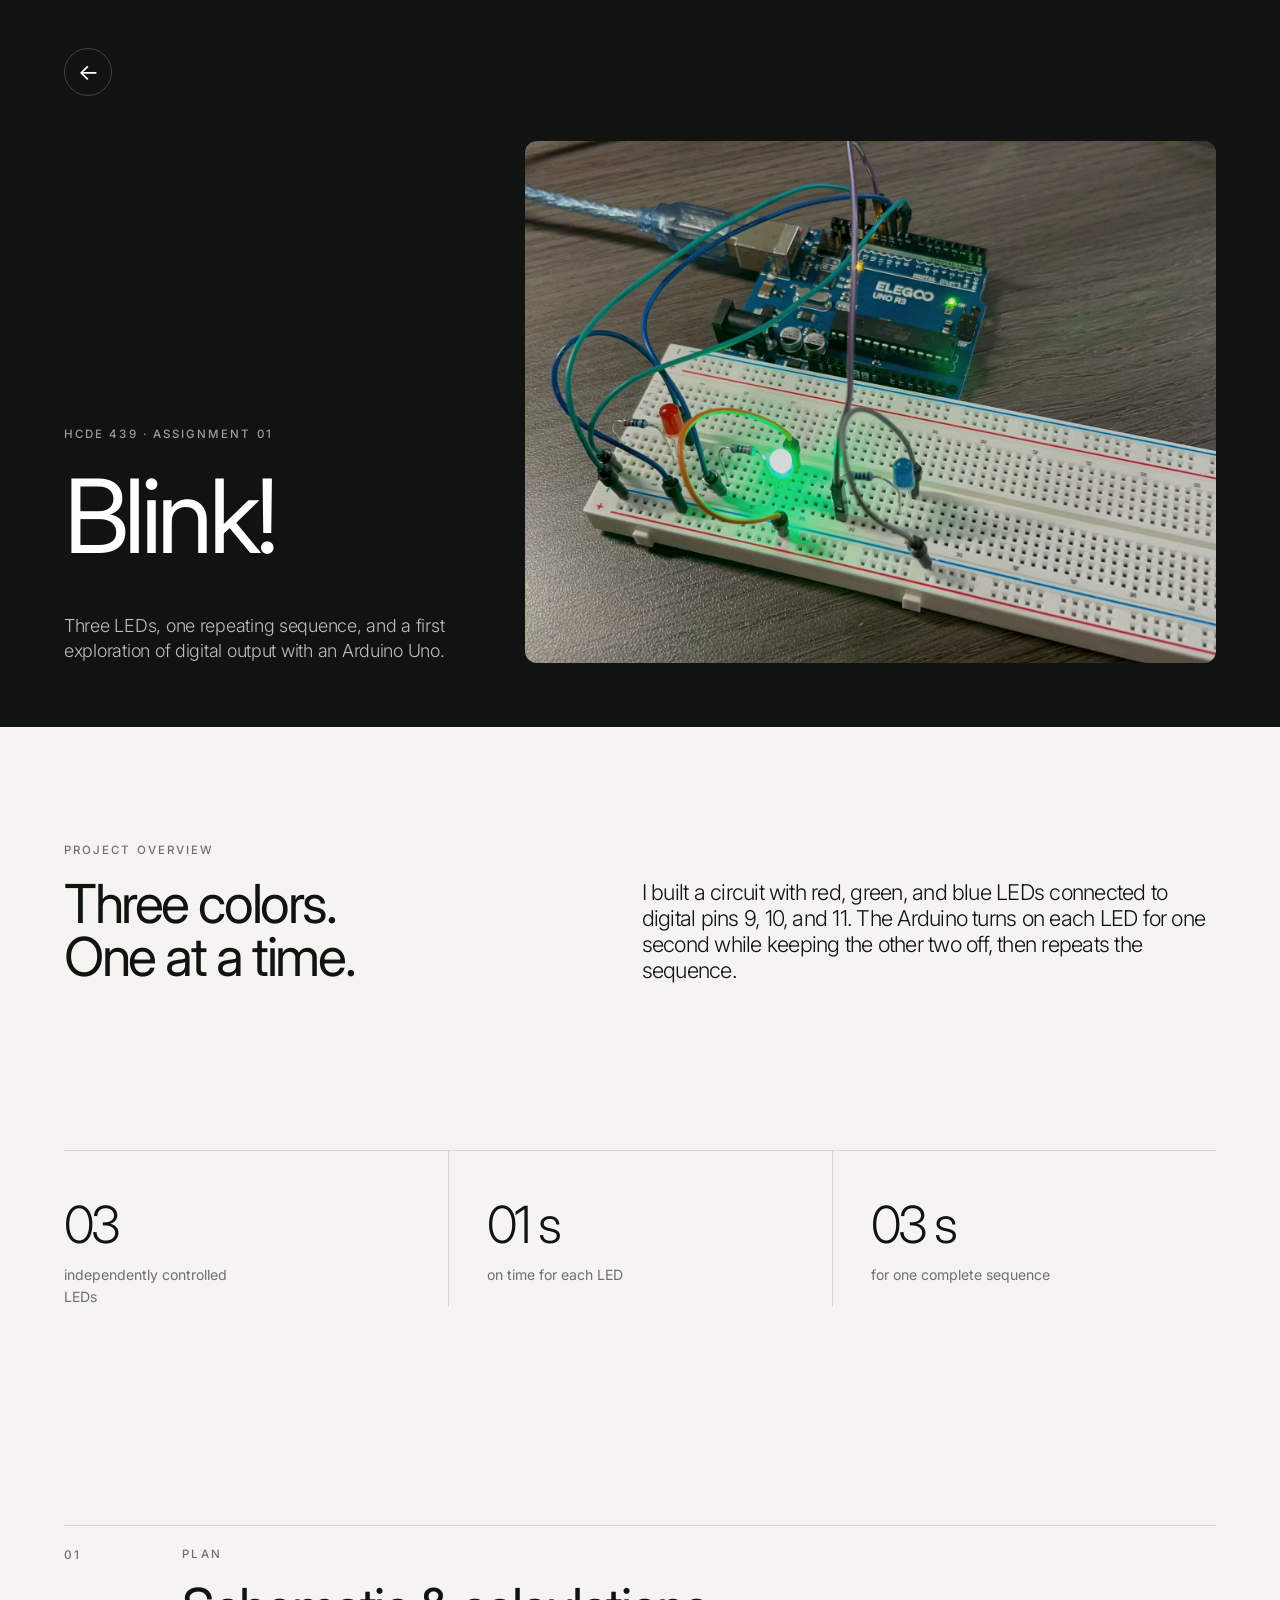
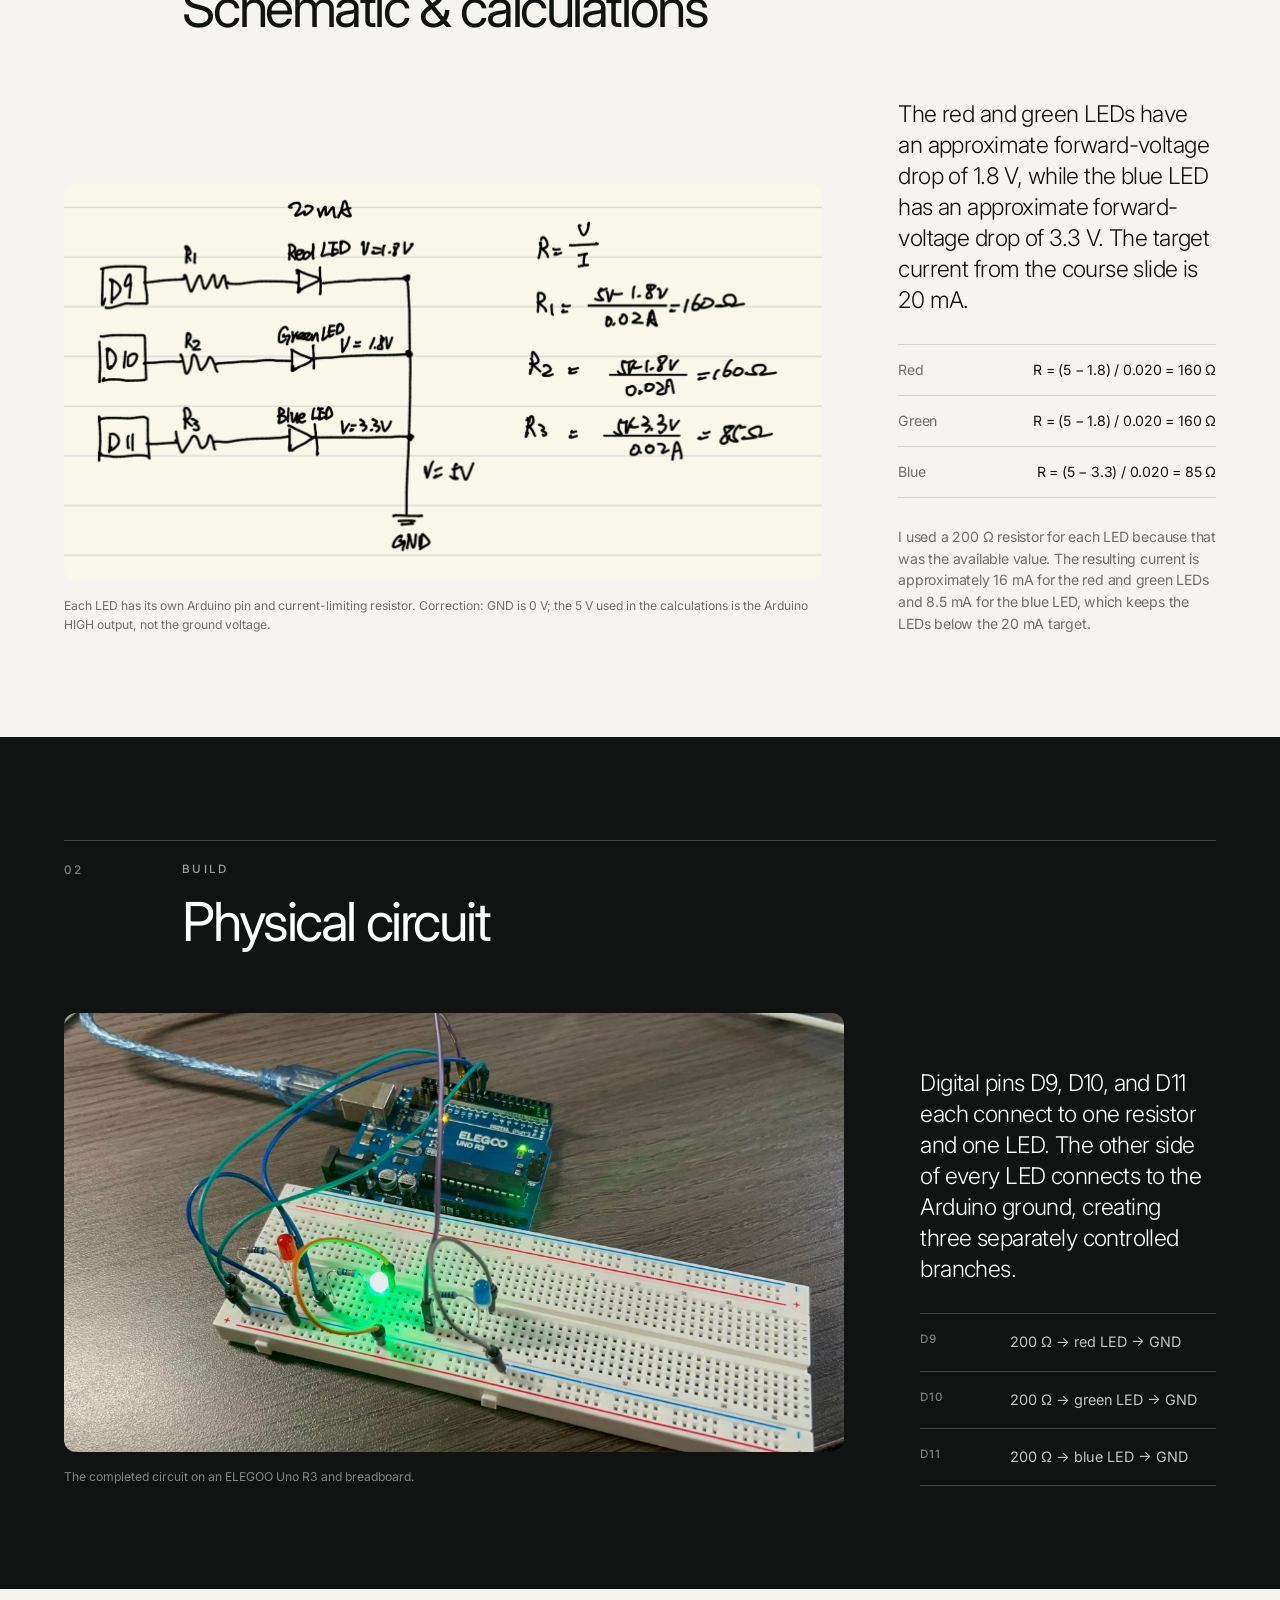
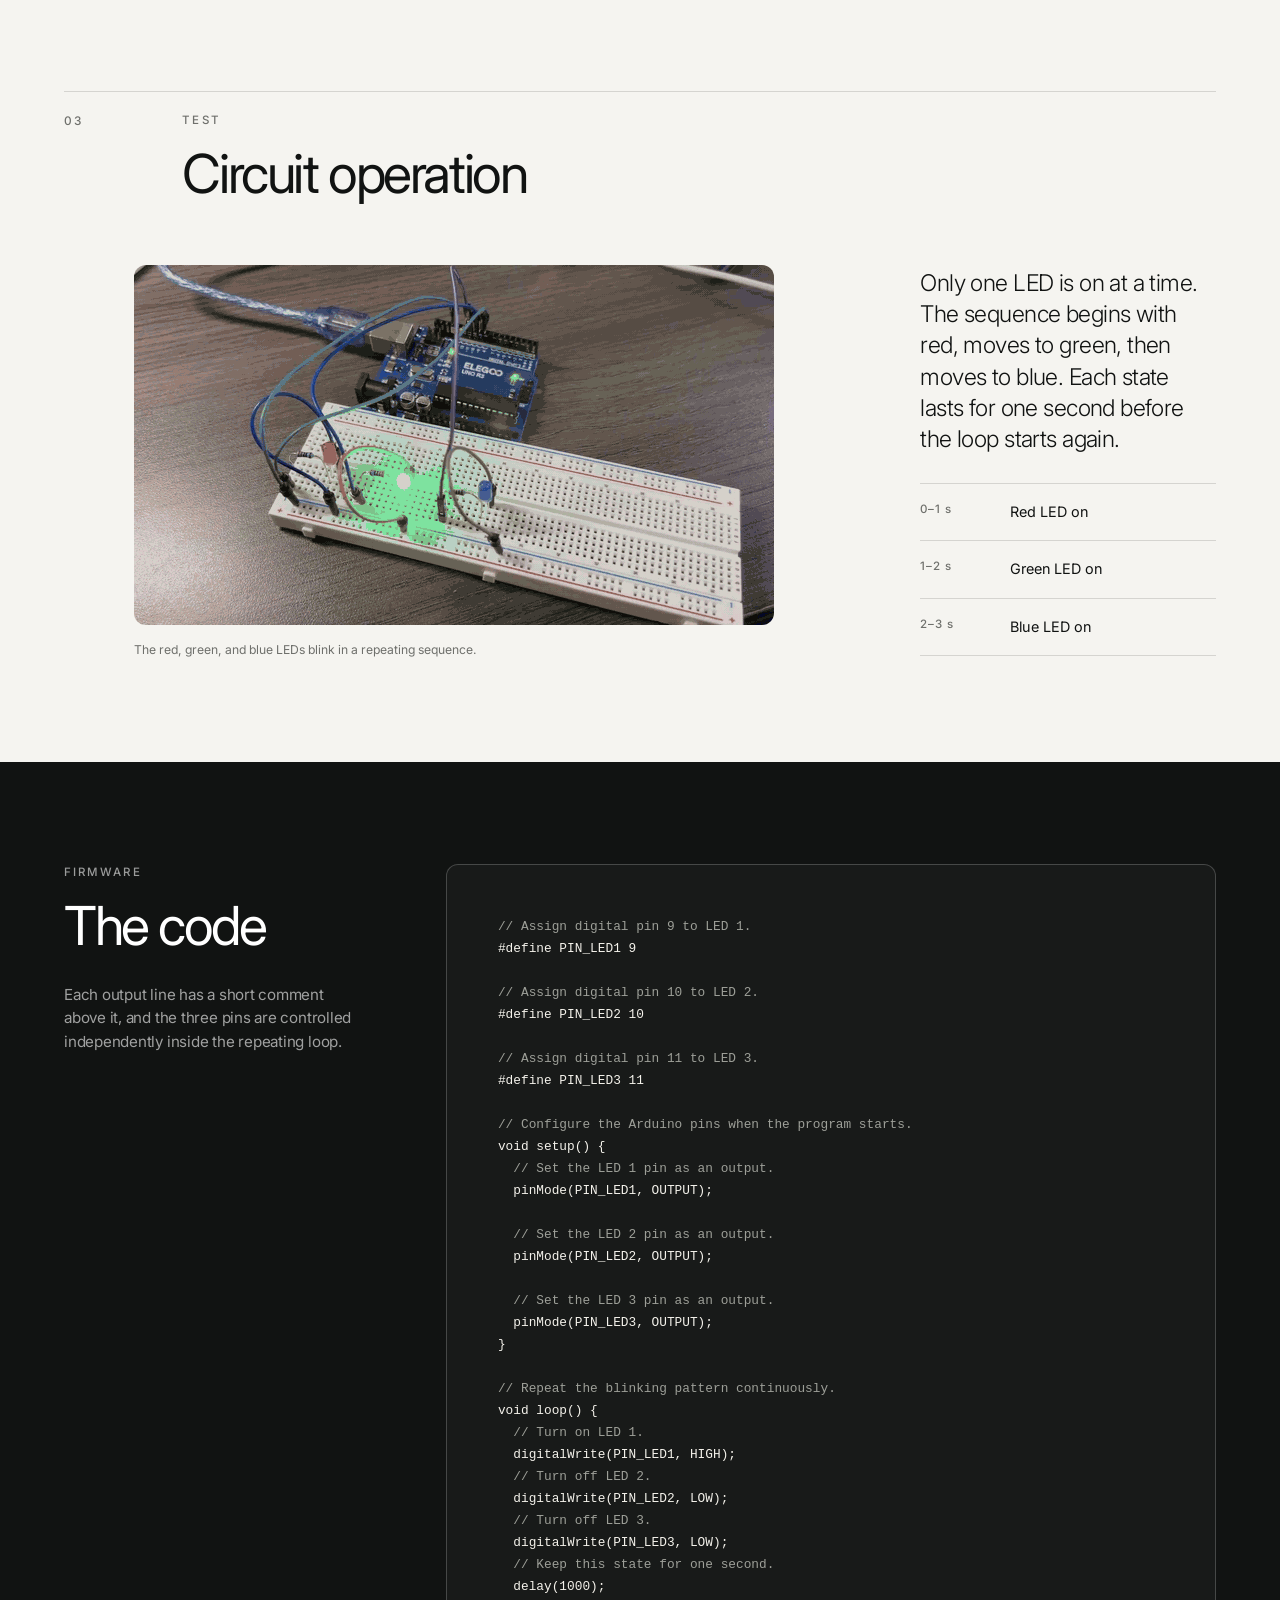
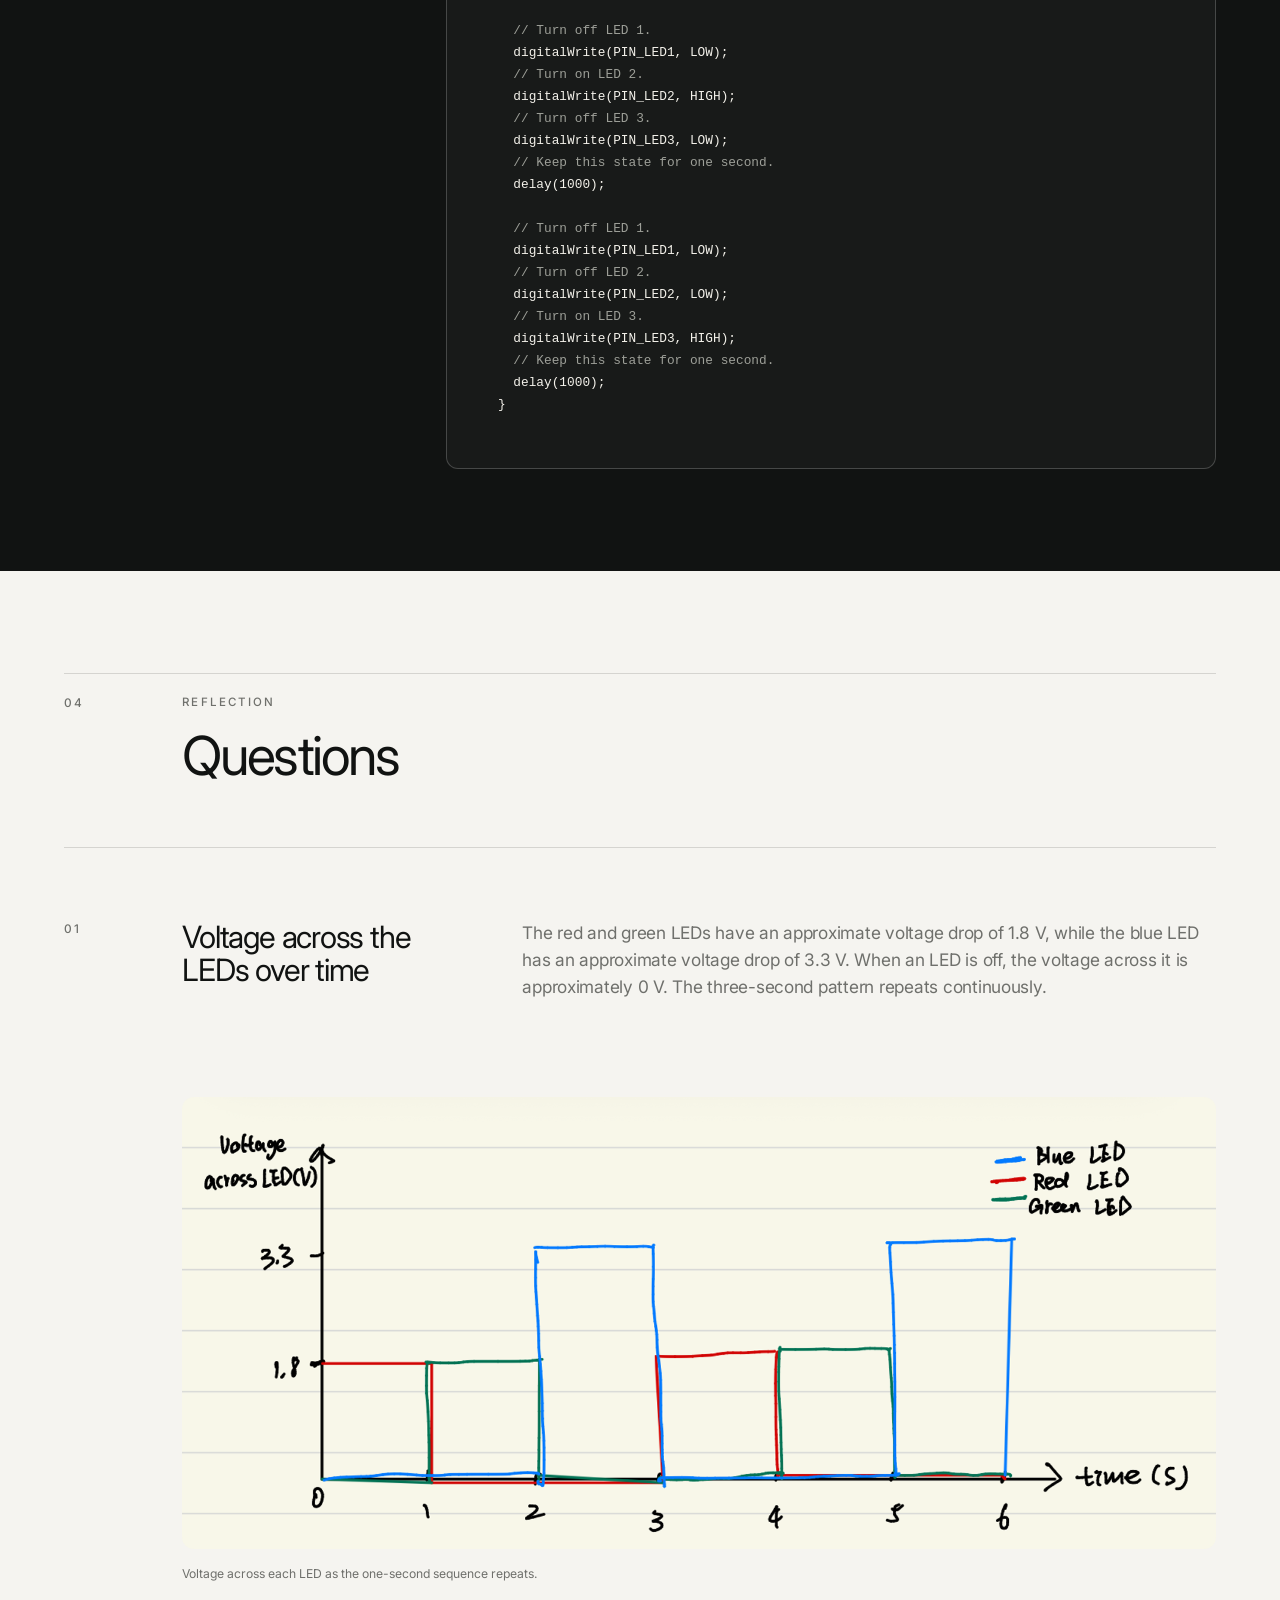
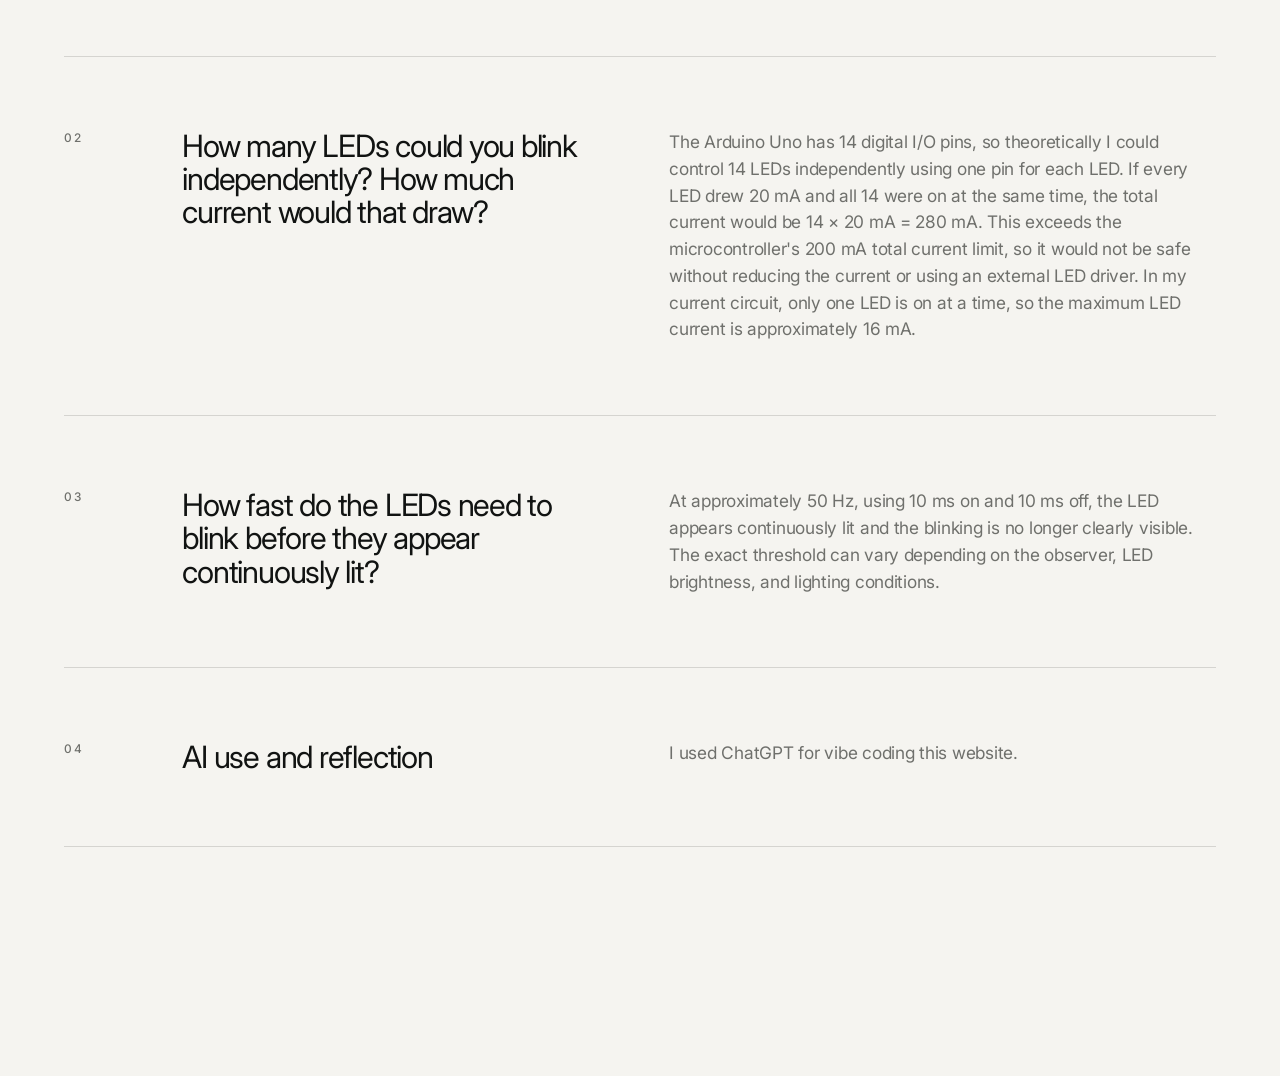
==== commit 15ae0c45: "Update stylesheet version and refine CSS styles for better responsiveness" ====
--- a/docs/a1.html
+++ b/docs/a1.html
@@ -5,7 +5,7 @@
     <meta name="viewport" content="width=device-width, initial-scale=1.0" />
     <meta name="theme-color" content="#111312" />
     <title>Hana Li's Assignment 1: Blink!</title>
-    <link href="style.css?v=4" rel="stylesheet" type="text/css" />
+    <link href="style.css?v=5" rel="stylesheet" type="text/css" />
   </head>
   <body class="detail-page a1-page">
     <main>
@@ -196,7 +196,7 @@
           <div class="question__number">04</div>
           <div class="question__body">
             <h3>AI use and reflection</h3>
-            <p>I used ChatGPT to help interpret the assignment requirements, check resistor calculations, troubleshoot the Arduino setup, improve code comments, and organize the documentation page. AI was helpful for explaining unfamiliar concepts and identifying possible errors, but I checked the calculations against the course slides and built and tested the physical circuit myself.</p>
+            <p>I used ChatGPT for vibe coding this website.</p>
           </div>
         </article>
       </section>
--- a/docs/style.css
+++ b/docs/style.css
@@ -115,7 +115,7 @@
 
 .home-hero h1 {
   max-width: 1050px;
-  font-size: clamp(3.25rem, 7.2vw, 7.5rem);
+  font-size: clamp(3rem, 6vw, 6rem);
 }
 
 .home-hero p {
@@ -143,7 +143,7 @@
 }
 
 .section-heading h2 {
-  font-size: clamp(2.5rem, 5vw, 5rem);
+  font-size: clamp(2.3rem, 4vw, 4rem);
 }
 
 .section-heading span {
@@ -223,7 +223,7 @@
 
 .assignment__title h2 {
   max-width: 520px;
-  font-size: clamp(2rem, 3.2vw, 3.75rem);
+  font-size: clamp(1.8rem, 2.6vw, 3rem);
 }
 
 .assignment__title span {
@@ -270,7 +270,7 @@
 .detail-hero h1 {
   width: min(100%, calc(var(--content-width) - (2 * var(--page-padding))));
   margin: 0 auto;
-  font-size: clamp(3.4rem, 8vw, 8rem);
+  font-size: clamp(3rem, 6.5vw, 6.5rem);
 }
 
 .back-link {
@@ -369,7 +369,7 @@
   }
 
   .home-hero h1 {
-    font-size: clamp(3rem, 15vw, 4.5rem);
+    font-size: clamp(2.8rem, 13vw, 4rem);
   }
 
   .section-heading {
@@ -418,11 +418,11 @@
 /* Assignment 1 case study */
 .project-hero {
   position: relative;
-  min-height: 92vh;
+  min-height: 78vh;
   display: flex;
   align-items: flex-end;
   overflow: hidden;
-  padding: clamp(116px, 13vw, 190px) var(--page-padding) clamp(44px, 6vw, 84px);
+  padding: clamp(106px, 11vw, 150px) var(--page-padding) clamp(40px, 5vw, 64px);
   background: var(--ink);
   color: #fff;
 }
@@ -456,20 +456,20 @@
 
 .project-hero h1 {
   margin-top: 22px;
-  font-size: clamp(4.5rem, 11vw, 11rem);
+  font-size: clamp(3.8rem, 8vw, 8rem);
 }
 
 .project-hero__intro {
   max-width: 510px;
   margin-top: clamp(28px, 4vw, 48px);
   color: rgba(255, 255, 255, 0.72);
-  font-size: clamp(1.15rem, 1.7vw, 1.55rem);
+  font-size: clamp(1.05rem, 1.4vw, 1.35rem);
   font-weight: 300;
   line-height: 1.35;
 }
 
 .project-hero__media {
-  height: min(68vh, 740px);
+  height: min(58vh, 620px);
   margin: 0;
   overflow: hidden;
   border-radius: 12px;
@@ -486,20 +486,20 @@
   display: grid;
   grid-template-columns: minmax(260px, 0.85fr) minmax(280px, 1fr);
   gap: clamp(40px, 7vw, 110px);
-  padding: clamp(90px, 12vw, 170px) var(--page-padding);
+  padding: clamp(72px, 9vw, 120px) var(--page-padding);
 }
 
 .project-overview h2,
 .project-section h2,
 .code-section h2 {
   margin-top: 18px;
-  font-size: clamp(3rem, 6vw, 6.5rem);
+  font-size: clamp(2.4rem, 4.2vw, 4.5rem);
 }
 
 .project-overview__text {
   align-self: end;
   max-width: 640px;
-  font-size: clamp(1.35rem, 2.1vw, 2.25rem);
+  font-size: clamp(1.15rem, 1.7vw, 1.65rem);
   font-weight: 300;
   letter-spacing: -0.035em;
   line-height: 1.2;
@@ -523,7 +523,7 @@
 }
 
 .project-facts dt {
-  font-size: clamp(2.6rem, 5vw, 5.2rem);
+  font-size: clamp(2.2rem, 4vw, 3.8rem);
   font-weight: 300;
   letter-spacing: -0.06em;
   line-height: 1;
@@ -538,7 +538,7 @@
 
 .project-section,
 .code-section {
-  padding: clamp(80px, 11vw, 155px) var(--page-padding);
+  padding: clamp(64px, 8vw, 110px) var(--page-padding);
 }
 
 .project-section--paper {
@@ -564,7 +564,7 @@
   grid-template-columns: 80px 1fr;
   gap: clamp(18px, 3vw, 44px);
   align-items: start;
-  margin-bottom: clamp(46px, 7vw, 96px);
+  margin-bottom: clamp(40px, 5vw, 70px);
   padding-top: 20px;
   border-top: 1px solid var(--line);
 }
@@ -766,7 +766,7 @@
 
 .question__body h3 {
   margin: 0;
-  font-size: clamp(1.6rem, 3vw, 3rem);
+  font-size: clamp(1.5rem, 2.4vw, 2.35rem);
   font-weight: 400;
   letter-spacing: -0.04em;
   line-height: 1.08;
@@ -824,7 +824,7 @@
   }
 
   .project-hero h1 {
-    font-size: clamp(4.5rem, 25vw, 7rem);
+    font-size: clamp(3.8rem, 18vw, 5.2rem);
   }
 
   .project-hero__media {
@@ -857,7 +857,7 @@
   .project-section h2,
   .code-section h2,
   .project-overview h2 {
-    font-size: clamp(2.8rem, 15vw, 4.5rem);
+    font-size: clamp(2.3rem, 11vw, 3.4rem);
   }
 
   .question__body {
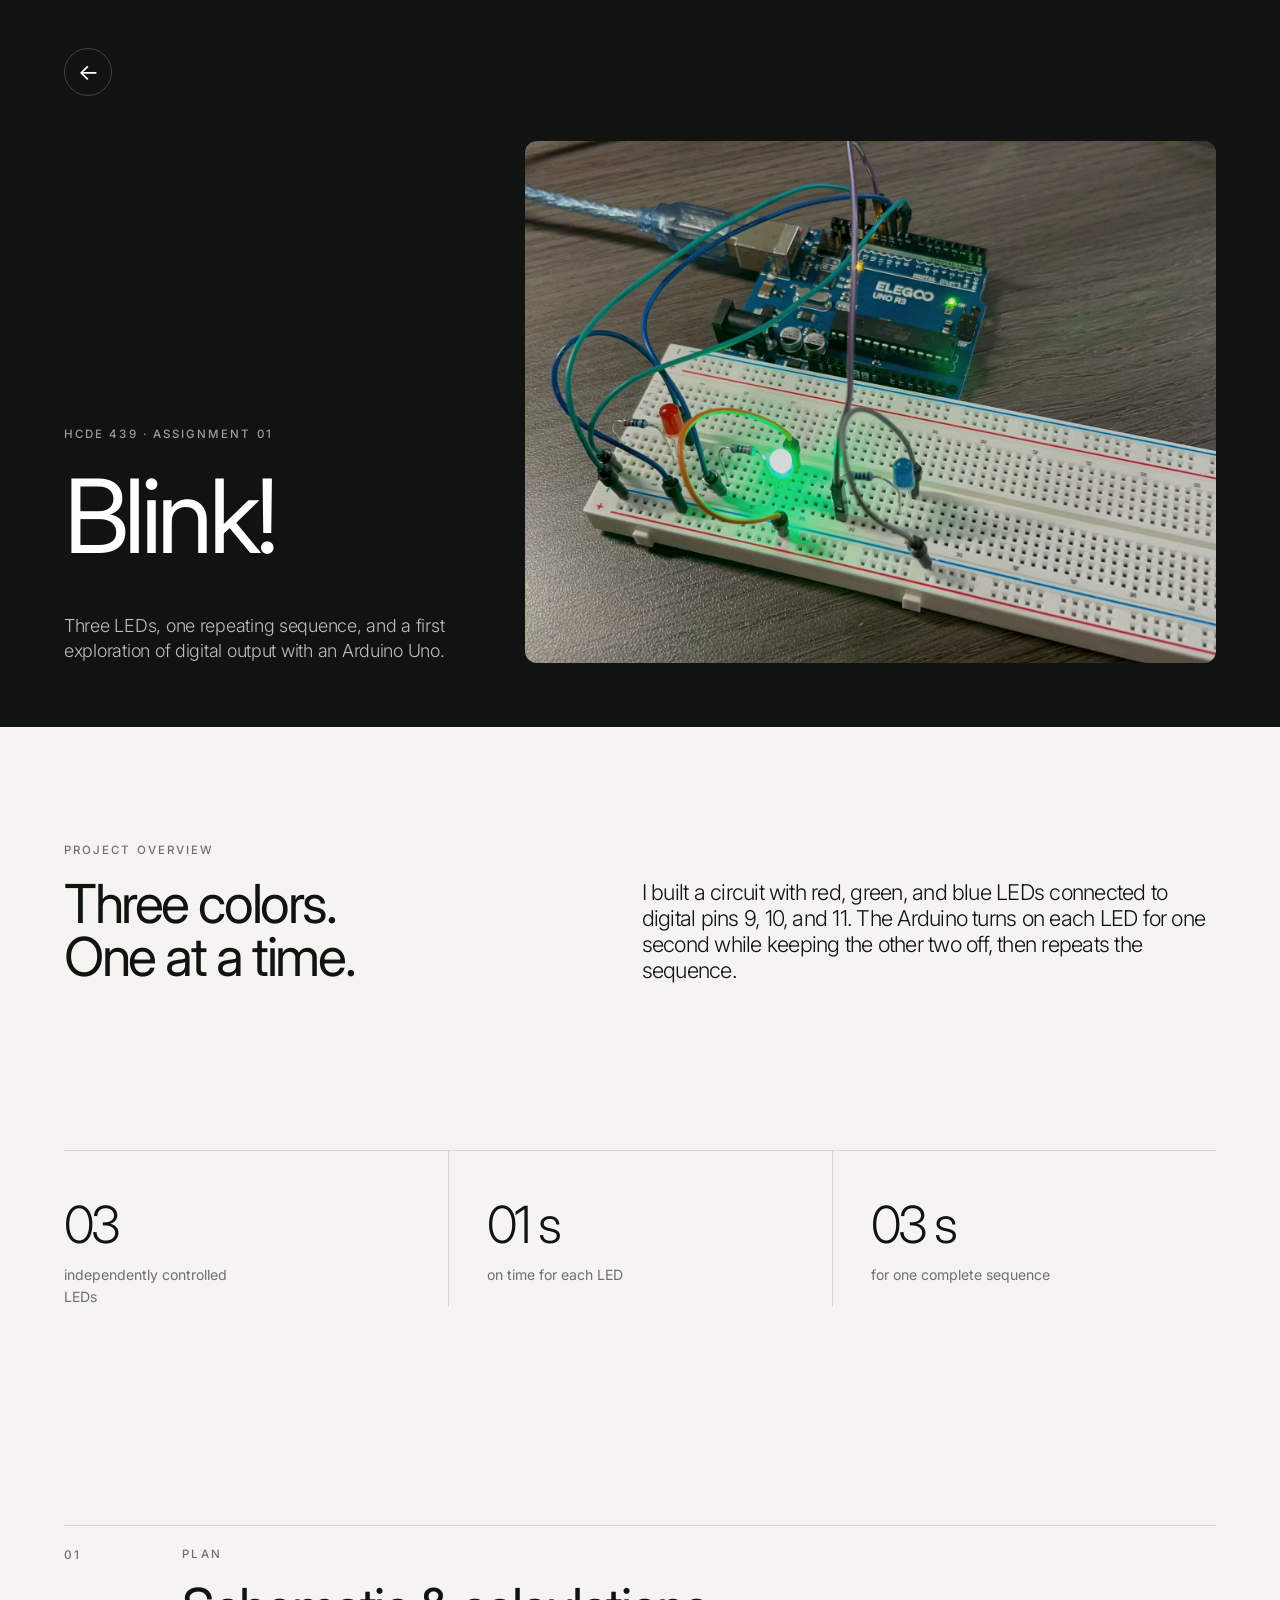
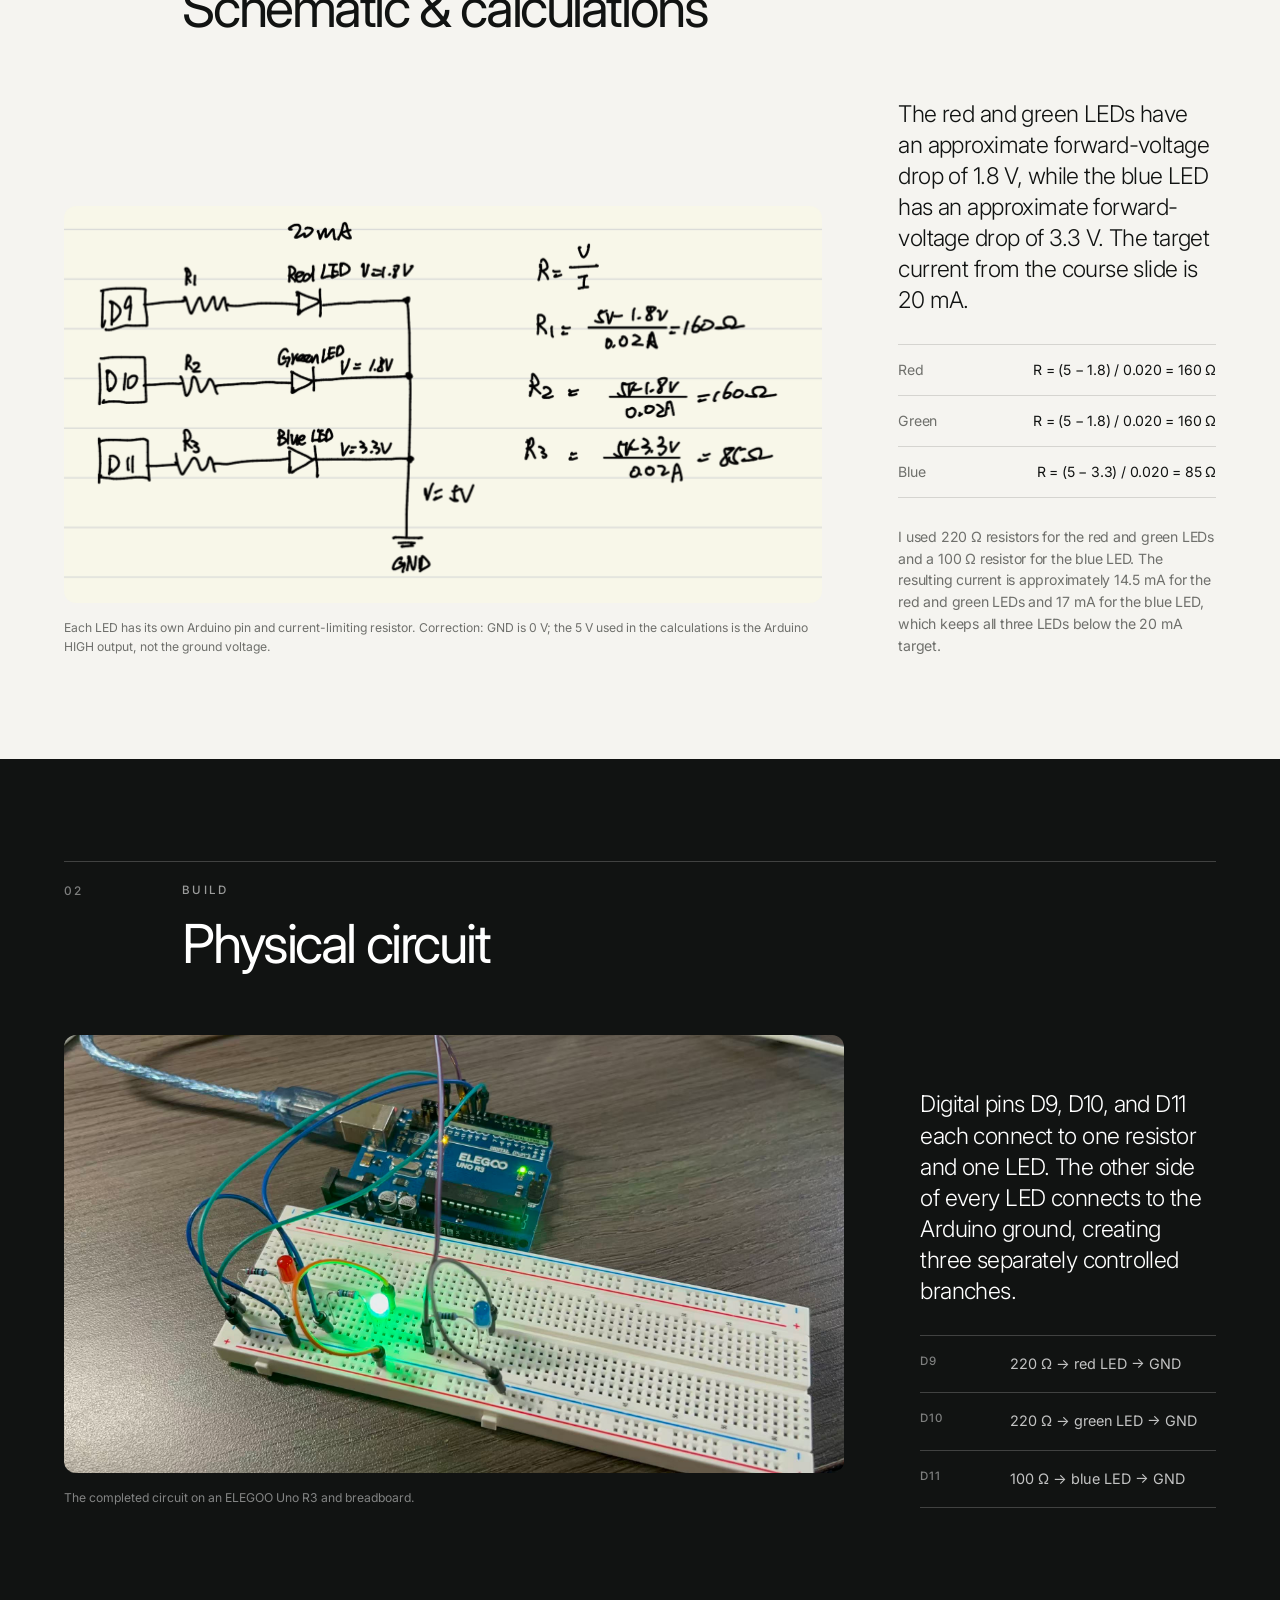
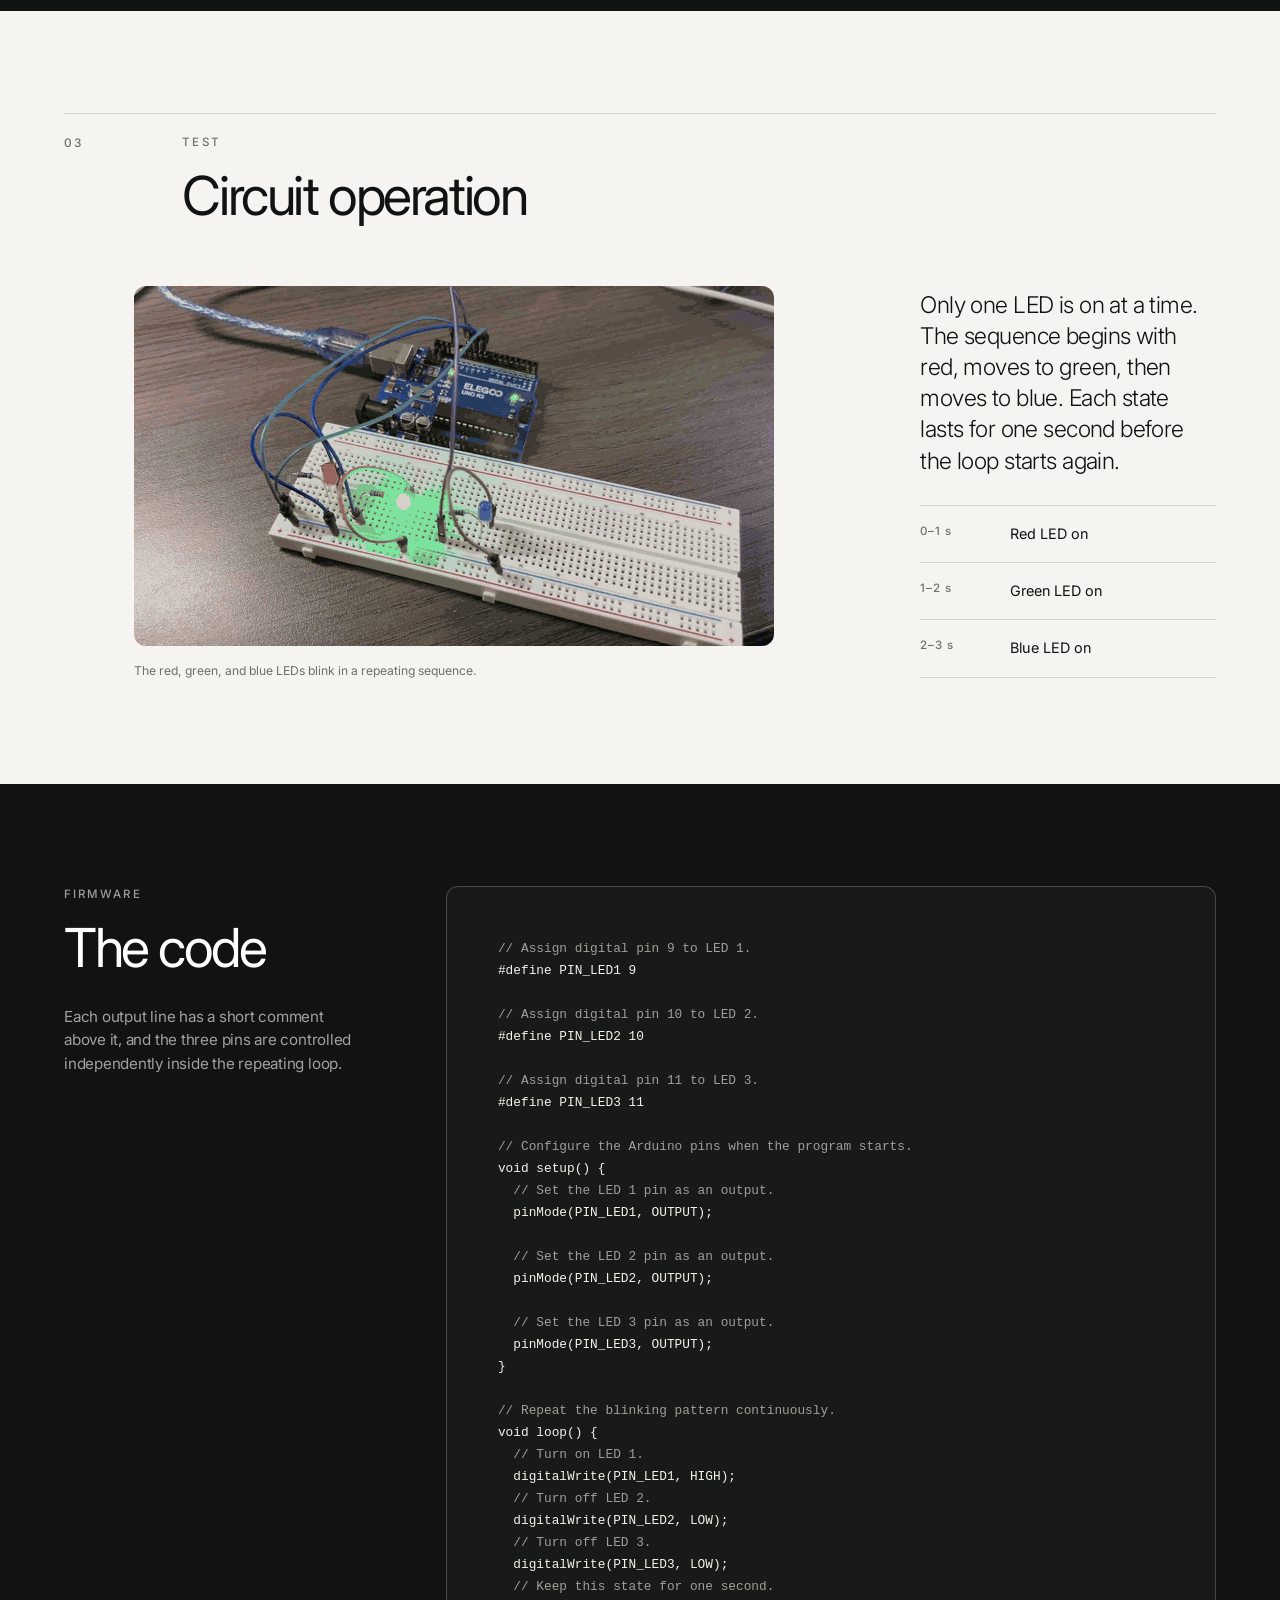
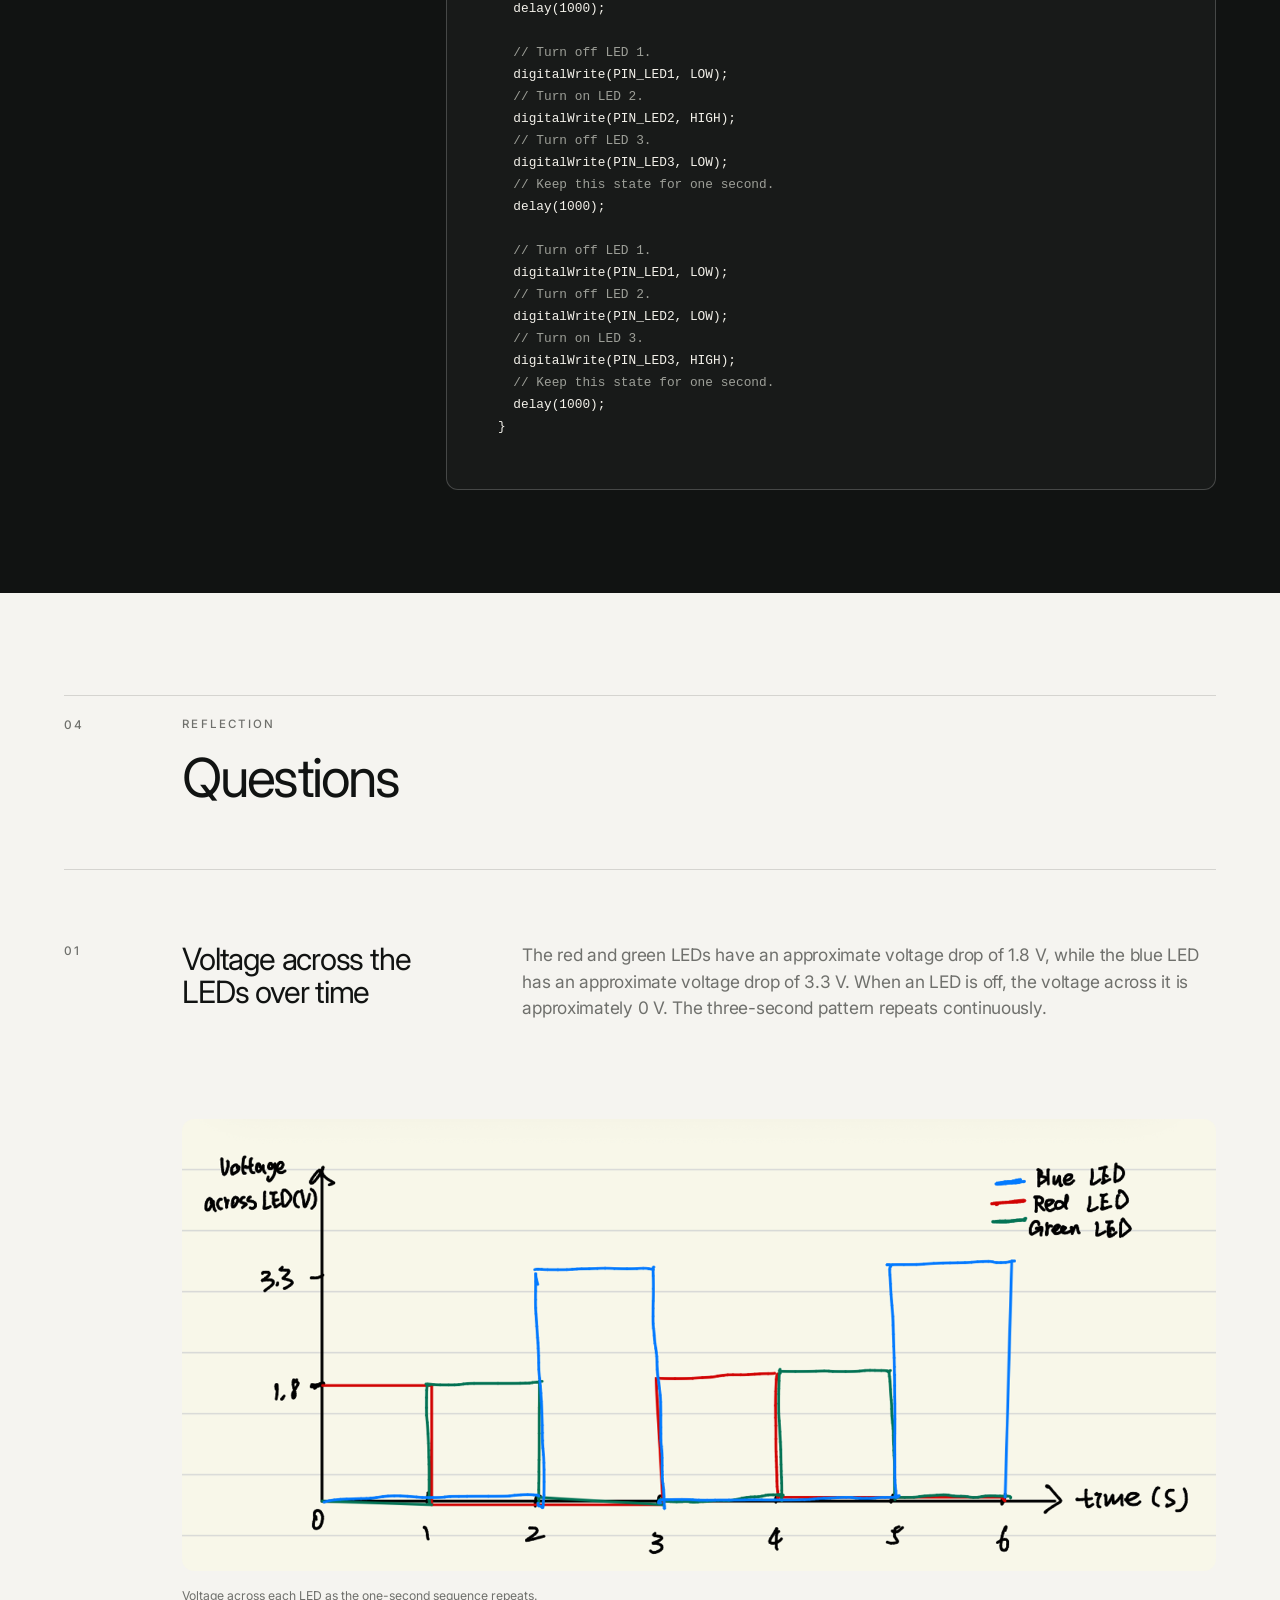
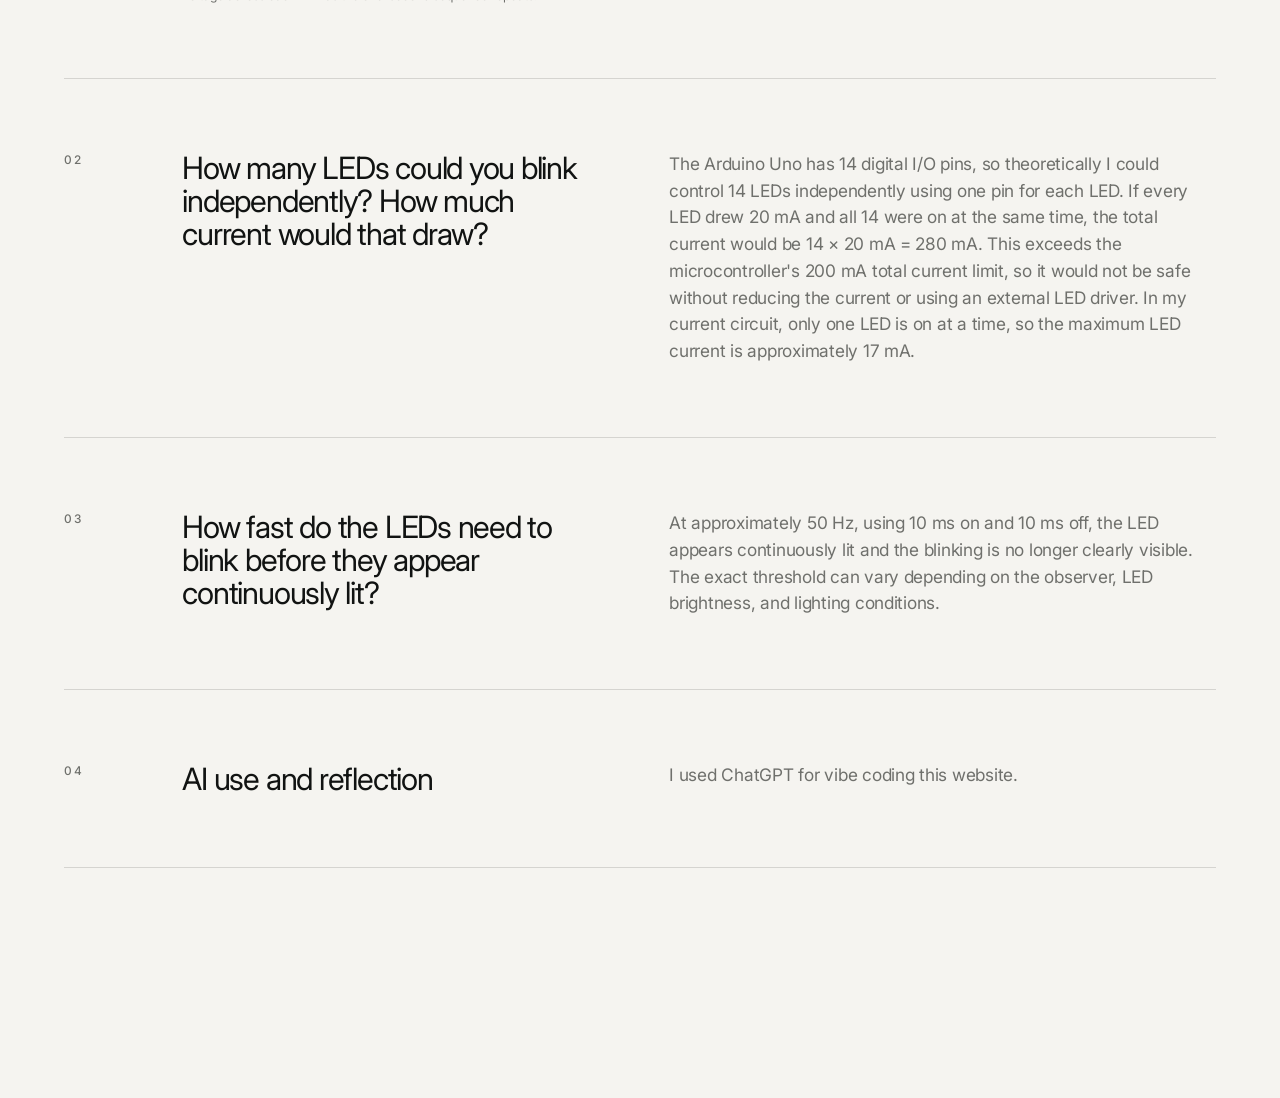
==== commit 10dbbfe1: "uptade data" ====
--- a/docs/a1.html
+++ b/docs/a1.html
@@ -53,7 +53,7 @@
               <p><span>Green</span> R = (5 − 1.8) / 0.020 = 160 Ω</p>
               <p><span>Blue</span> R = (5 − 3.3) / 0.020 = 85 Ω</p>
             </div>
-            <p class="note">I used a 200 Ω resistor for each LED because that was the available value. The resulting current is approximately 16 mA for the red and green LEDs and 8.5 mA for the blue LED, which keeps the LEDs below the 20 mA target.</p>
+            <p class="note">I used 220 Ω resistors for the red and green LEDs and a 100 Ω resistor for the blue LED. The resulting current is approximately 14.5 mA for the red and green LEDs and 17 mA for the blue LED, which keeps all three LEDs below the 20 mA target.</p>
           </div>
         </div>
       </section>
@@ -71,9 +71,9 @@
           <div class="copy-stack">
             <p>Digital pins D9, D10, and D11 each connect to one resistor and one LED. The other side of every LED connects to the Arduino ground, creating three separately controlled branches.</p>
             <ul class="connection-list">
-              <li><span>D9</span>200 Ω → red LED → GND</li>
-              <li><span>D10</span>200 Ω → green LED → GND</li>
-              <li><span>D11</span>200 Ω → blue LED → GND</li>
+              <li><span>D9</span>220 Ω → red LED → GND</li>
+              <li><span>D10</span>220 Ω → green LED → GND</li>
+              <li><span>D11</span>100 Ω → blue LED → GND</li>
             </ul>
           </div>
         </div>
@@ -180,7 +180,7 @@
           <div class="question__number">02</div>
           <div class="question__body">
             <h3>How many LEDs could you blink independently? How much current would that draw?</h3>
-            <p>The Arduino Uno has 14 digital I/O pins, so theoretically I could control 14 LEDs independently using one pin for each LED. If every LED drew 20 mA and all 14 were on at the same time, the total current would be 14 × 20 mA = 280 mA. This exceeds the microcontroller's 200 mA total current limit, so it would not be safe without reducing the current or using an external LED driver. In my current circuit, only one LED is on at a time, so the maximum LED current is approximately 16 mA.</p>
+            <p>The Arduino Uno has 14 digital I/O pins, so theoretically I could control 14 LEDs independently using one pin for each LED. If every LED drew 20 mA and all 14 were on at the same time, the total current would be 14 × 20 mA = 280 mA. This exceeds the microcontroller's 200 mA total current limit, so it would not be safe without reducing the current or using an external LED driver. In my current circuit, only one LED is on at a time, so the maximum LED current is approximately 17 mA.</p>
           </div>
         </article>
 
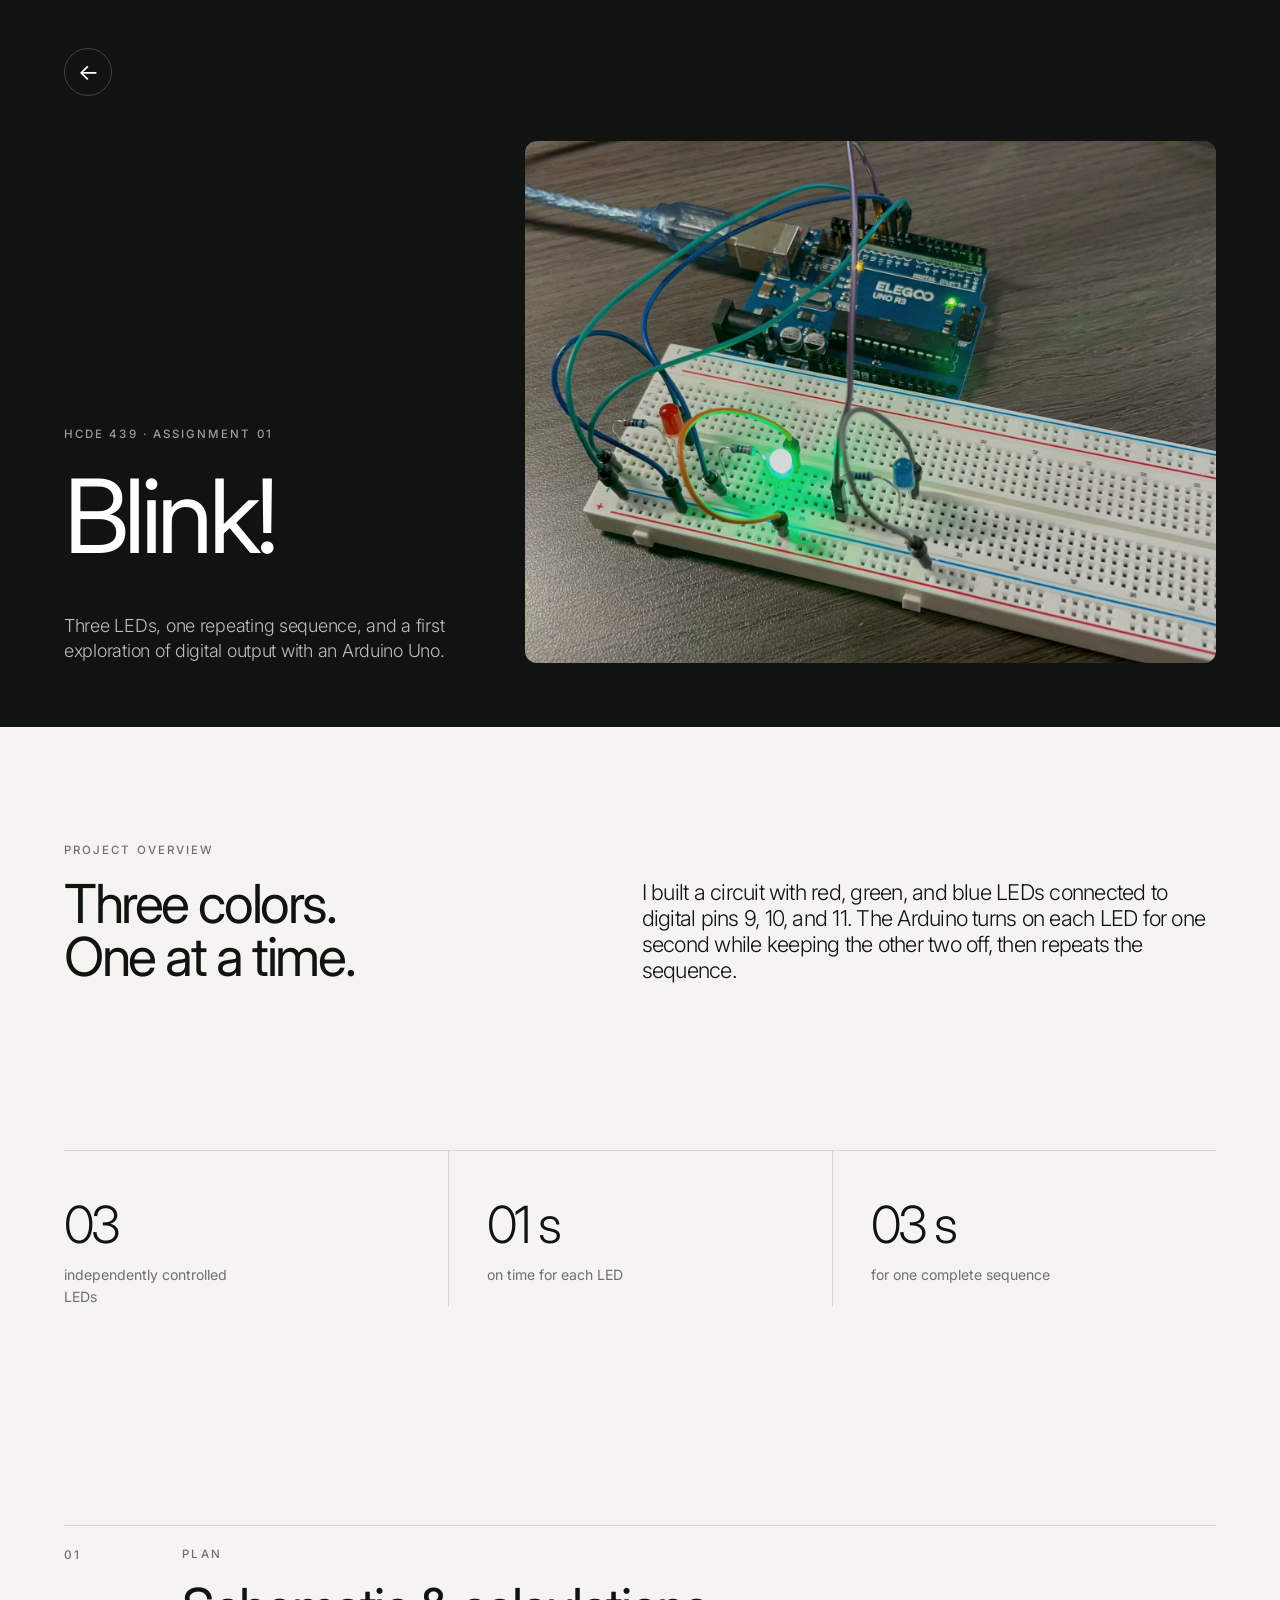
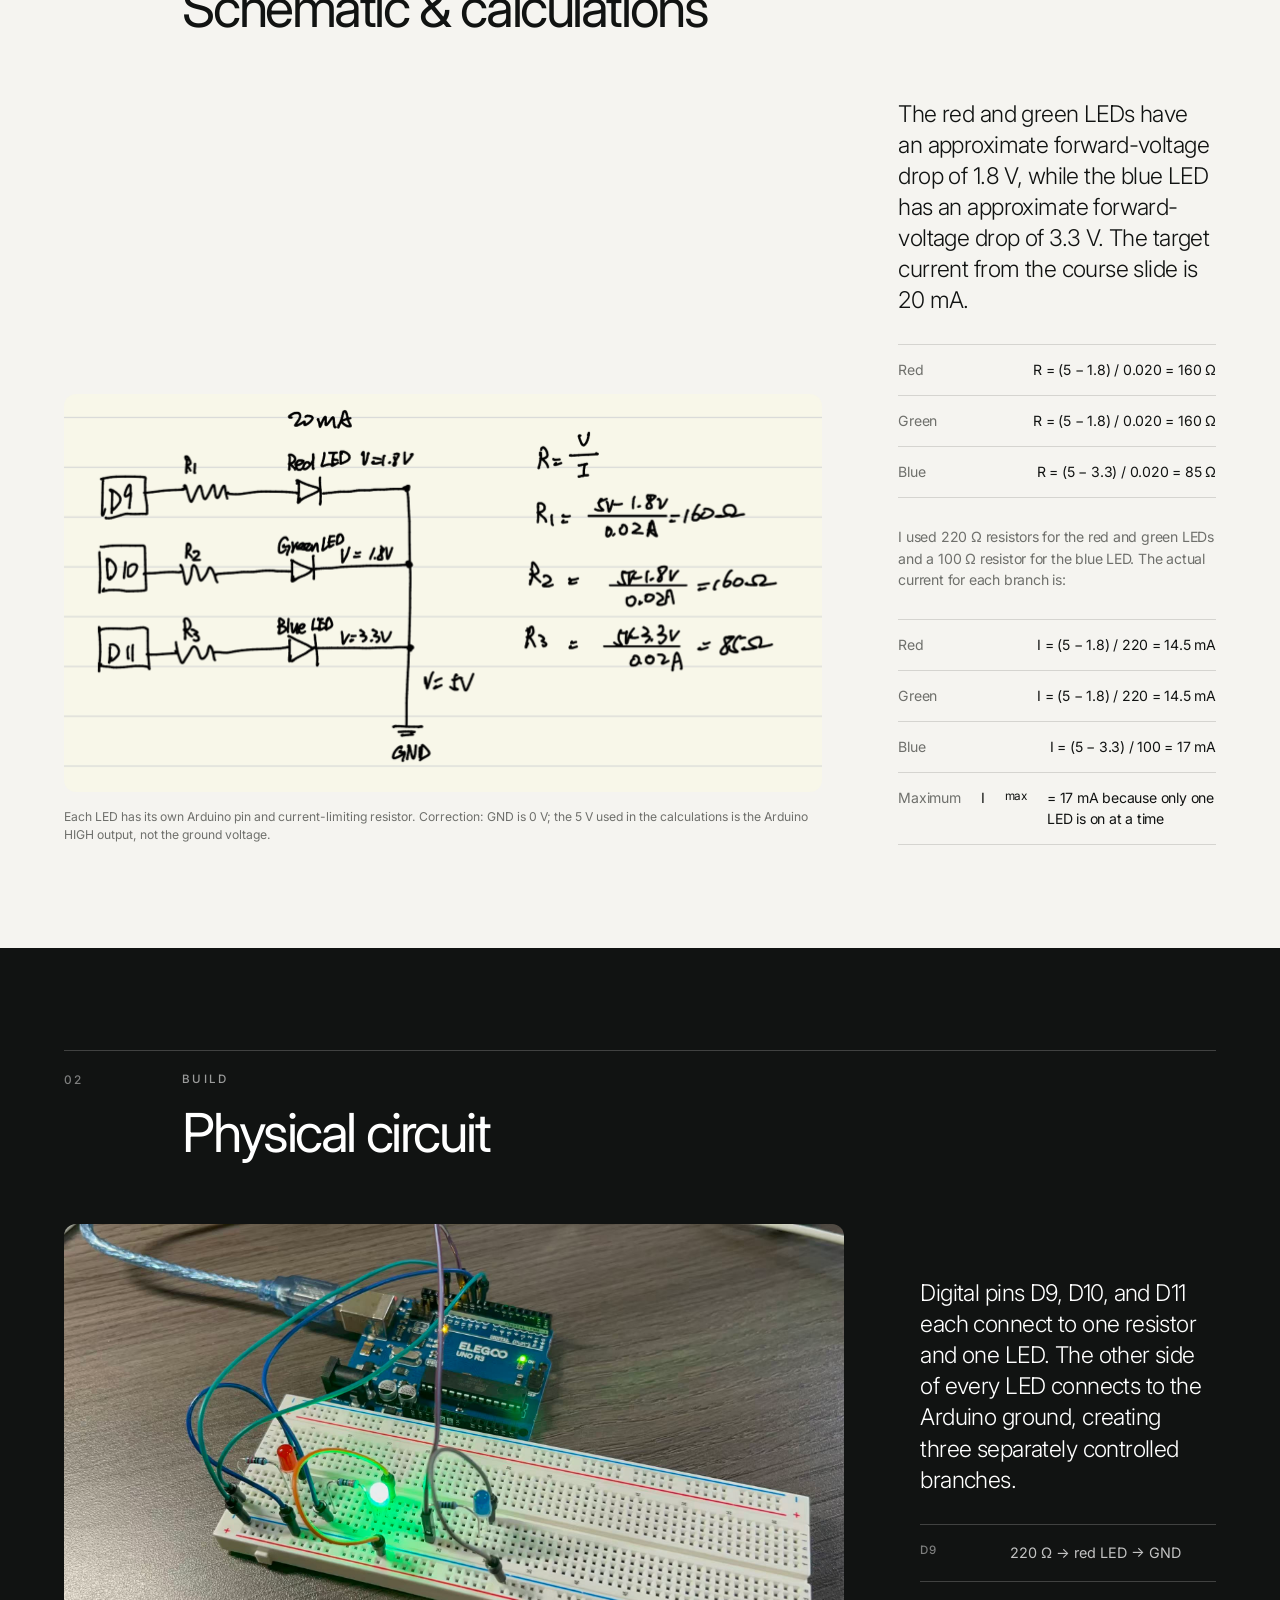
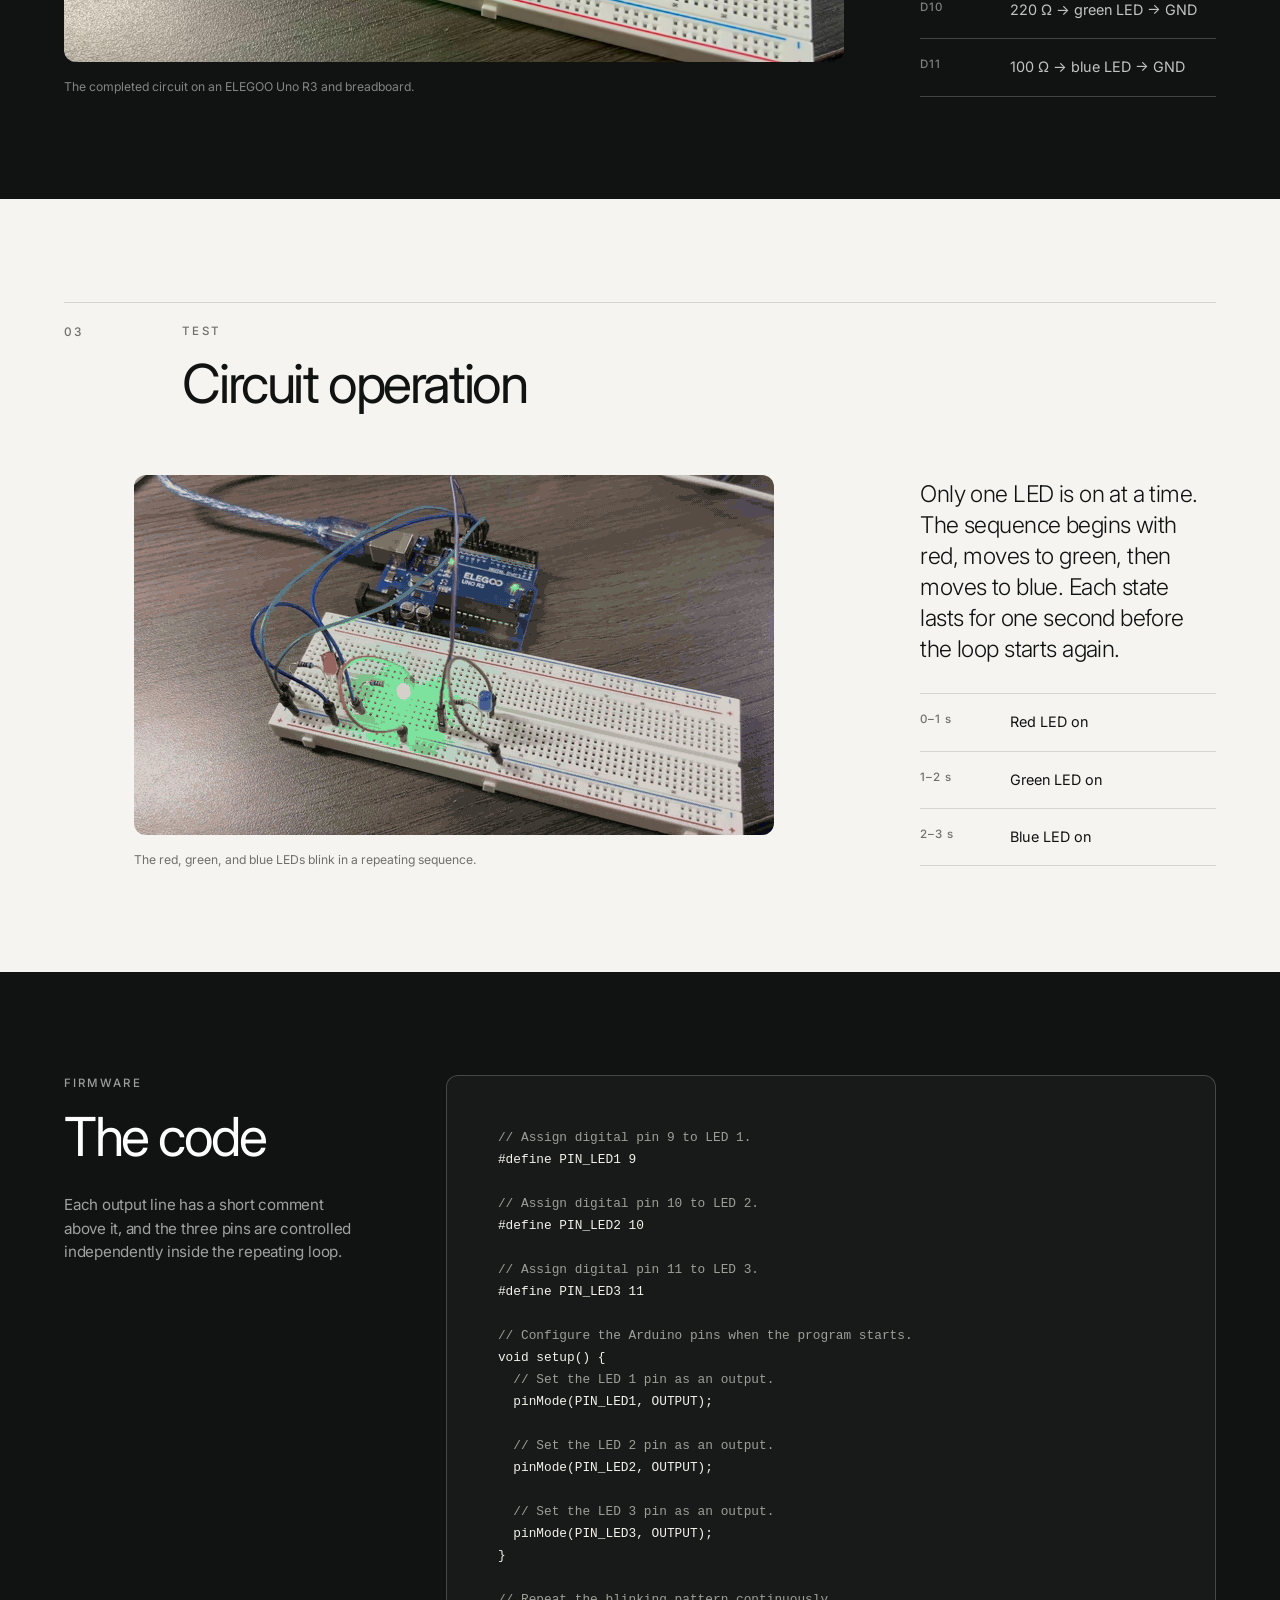
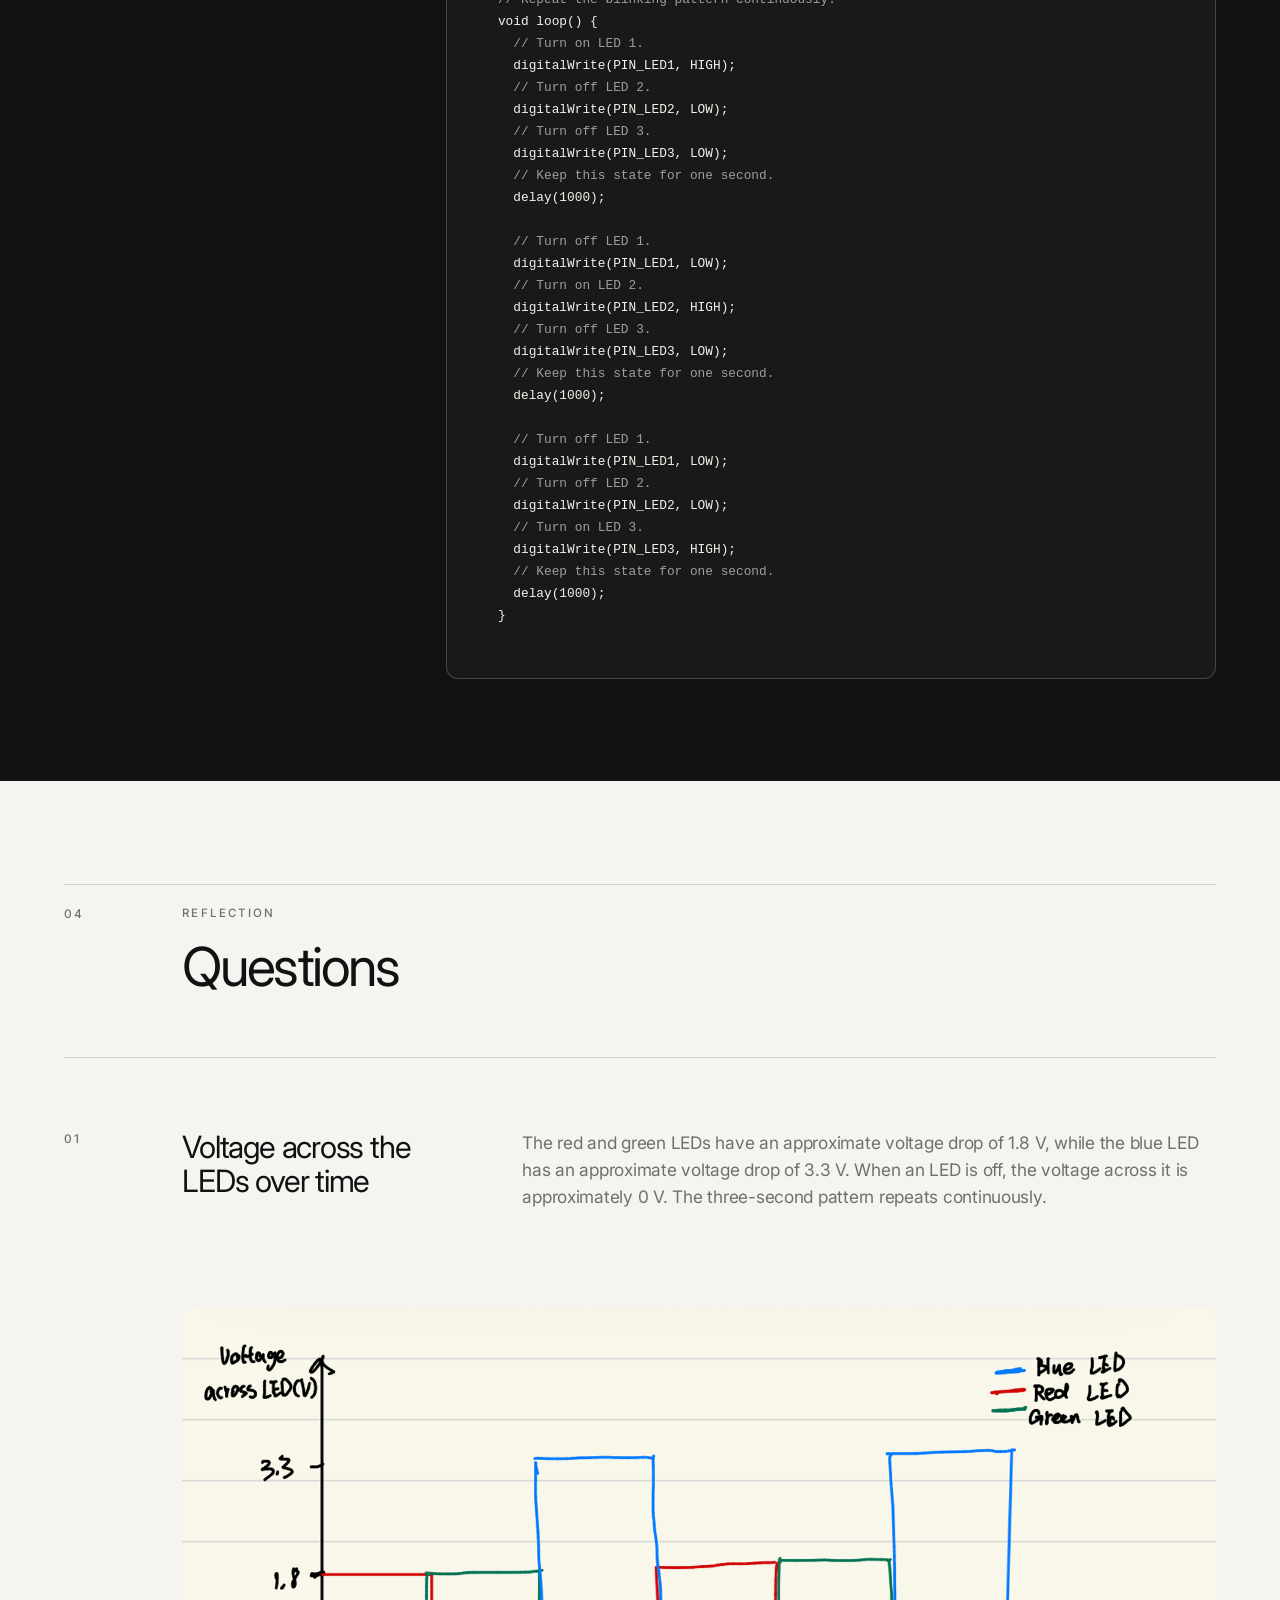
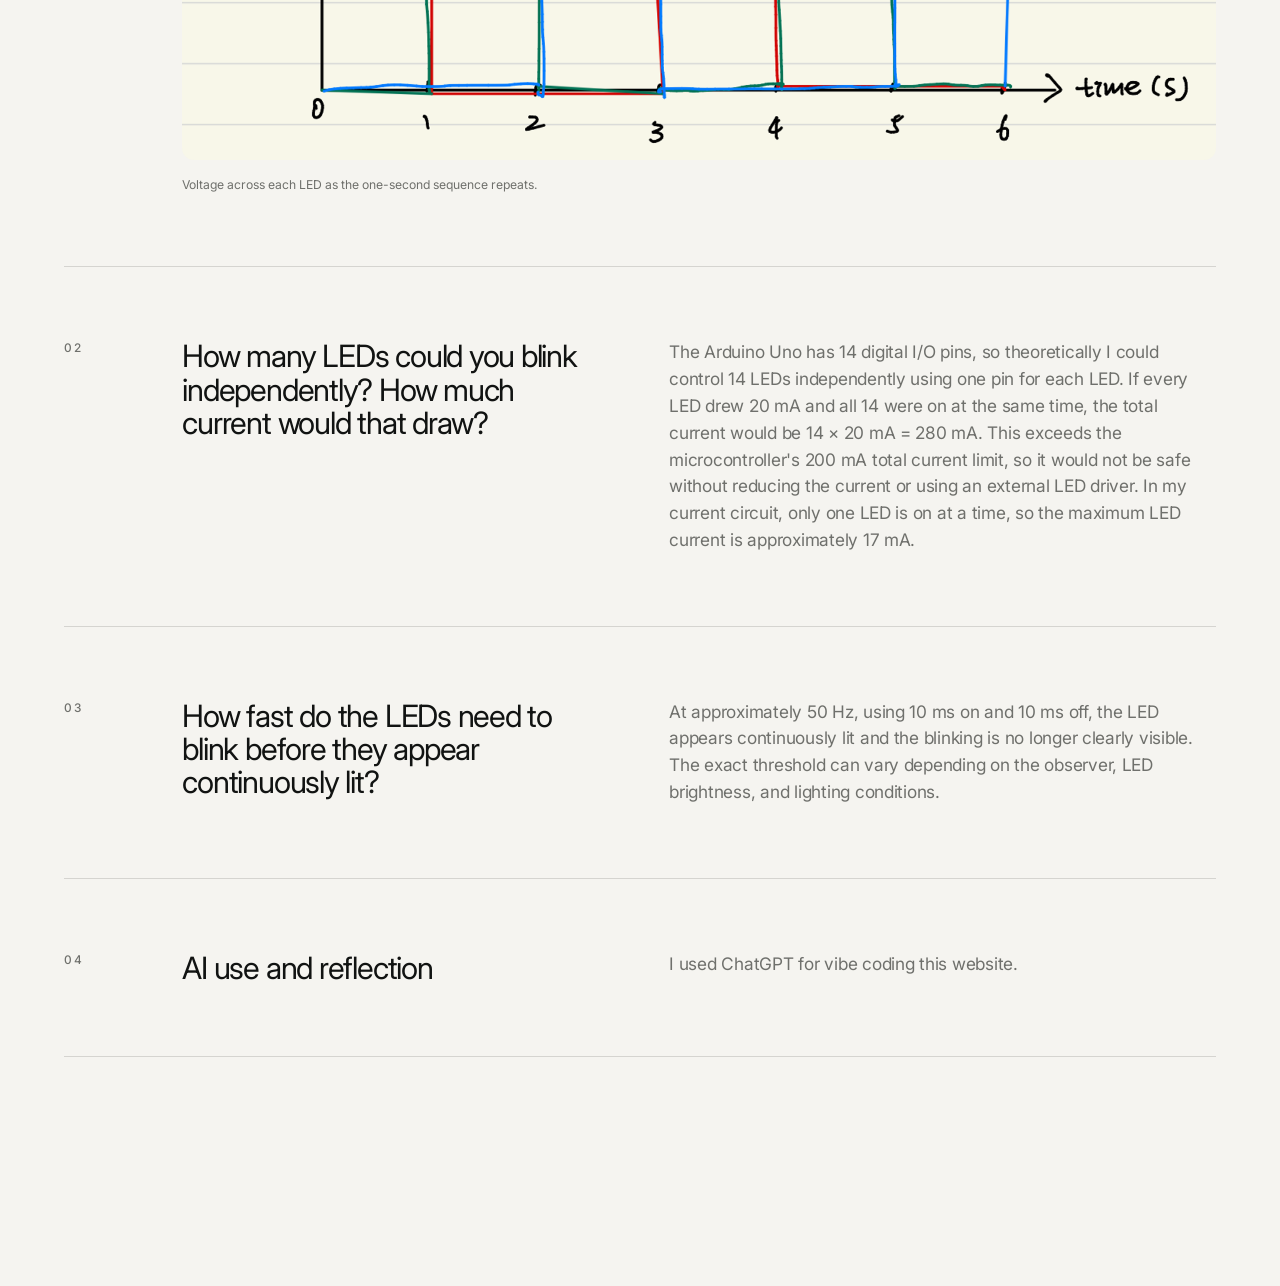
==== commit fe479c82: "change" ====
--- a/docs/a1.html
+++ b/docs/a1.html
@@ -53,7 +53,13 @@
               <p><span>Green</span> R = (5 − 1.8) / 0.020 = 160 Ω</p>
               <p><span>Blue</span> R = (5 − 3.3) / 0.020 = 85 Ω</p>
             </div>
-            <p class="note">I used 220 Ω resistors for the red and green LEDs and a 100 Ω resistor for the blue LED. The resulting current is approximately 14.5 mA for the red and green LEDs and 17 mA for the blue LED, which keeps all three LEDs below the 20 mA target.</p>
+            <p class="note">I used 220 Ω resistors for the red and green LEDs and a 100 Ω resistor for the blue LED. The actual current for each branch is:</p>
+            <div class="equations" aria-label="Actual LED current calculations">
+              <p><span>Red</span> I = (5 − 1.8) / 220 = 14.5 mA</p>
+              <p><span>Green</span> I = (5 − 1.8) / 220 = 14.5 mA</p>
+              <p><span>Blue</span> I = (5 − 3.3) / 100 = 17 mA</p>
+              <p><span>Maximum</span> I<sub>max</sub> = 17 mA because only one LED is on at a time</p>
+            </div>
           </div>
         </div>
       </section>
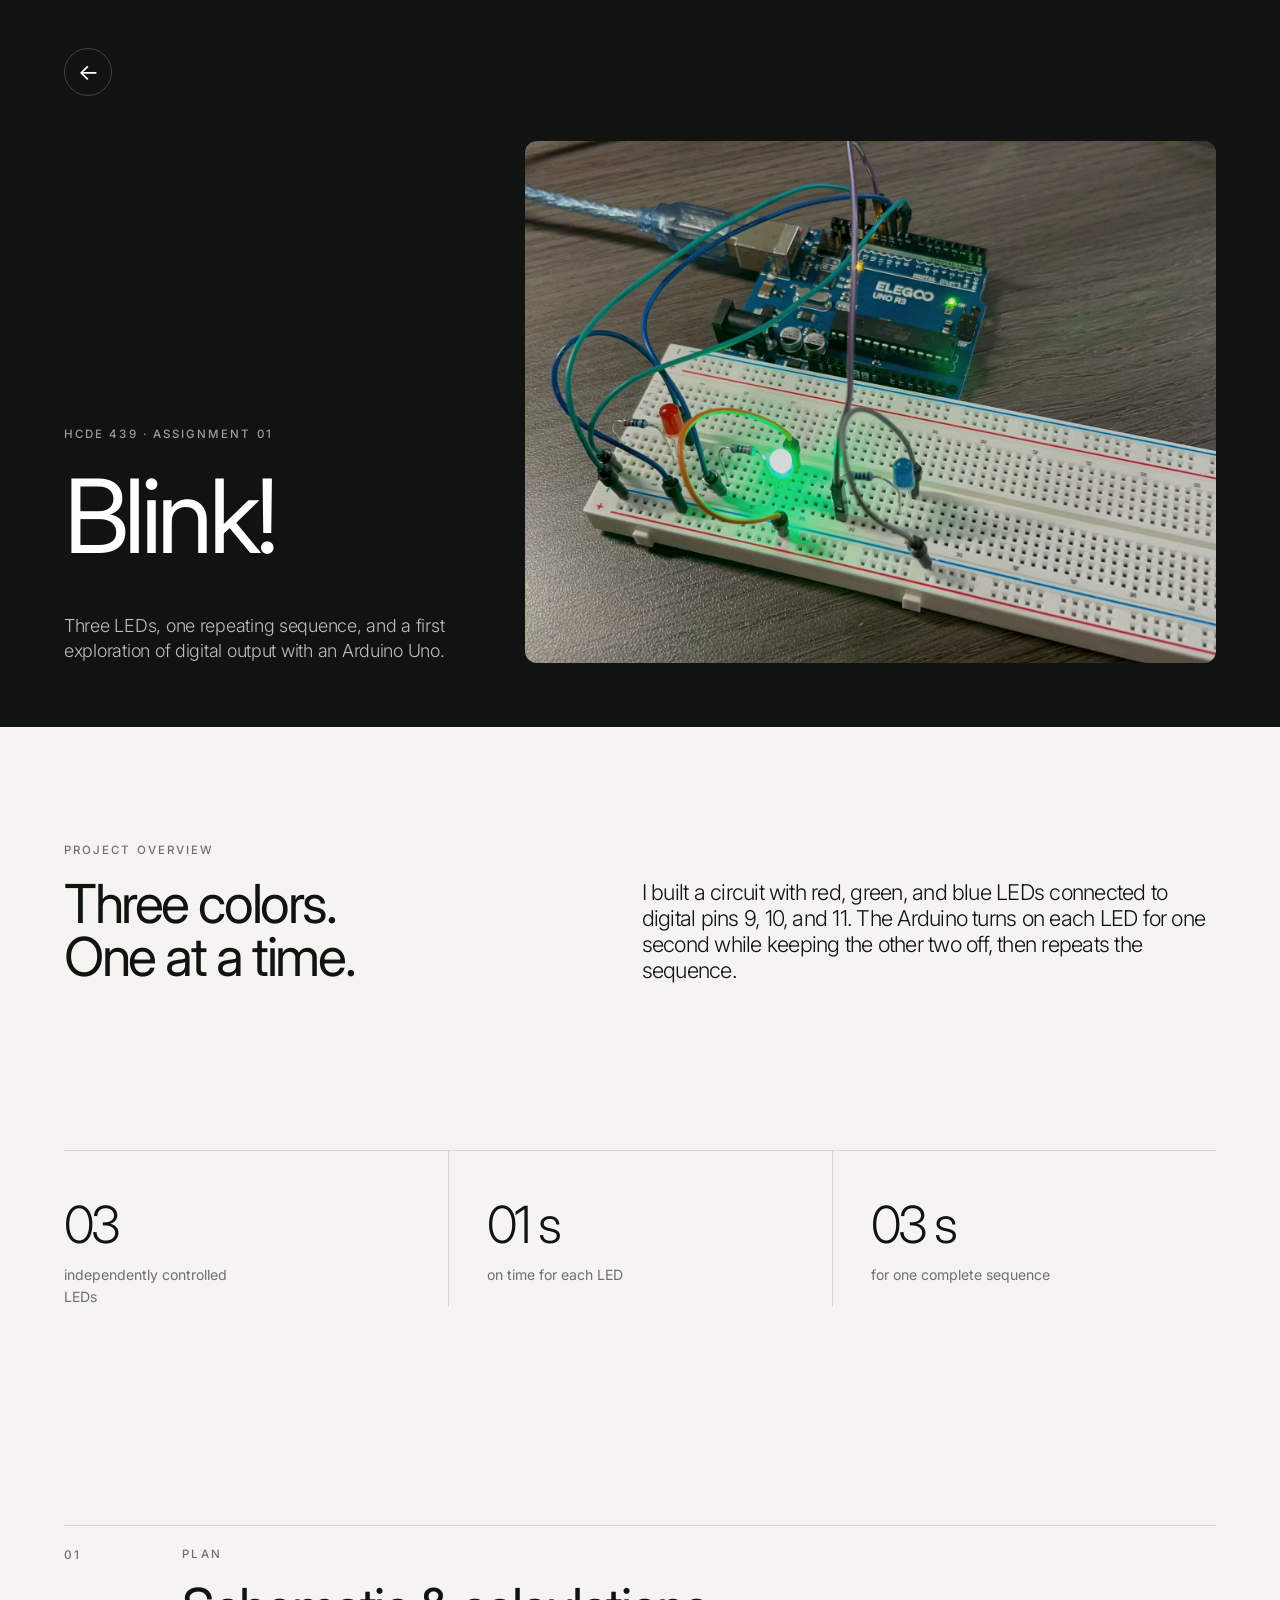
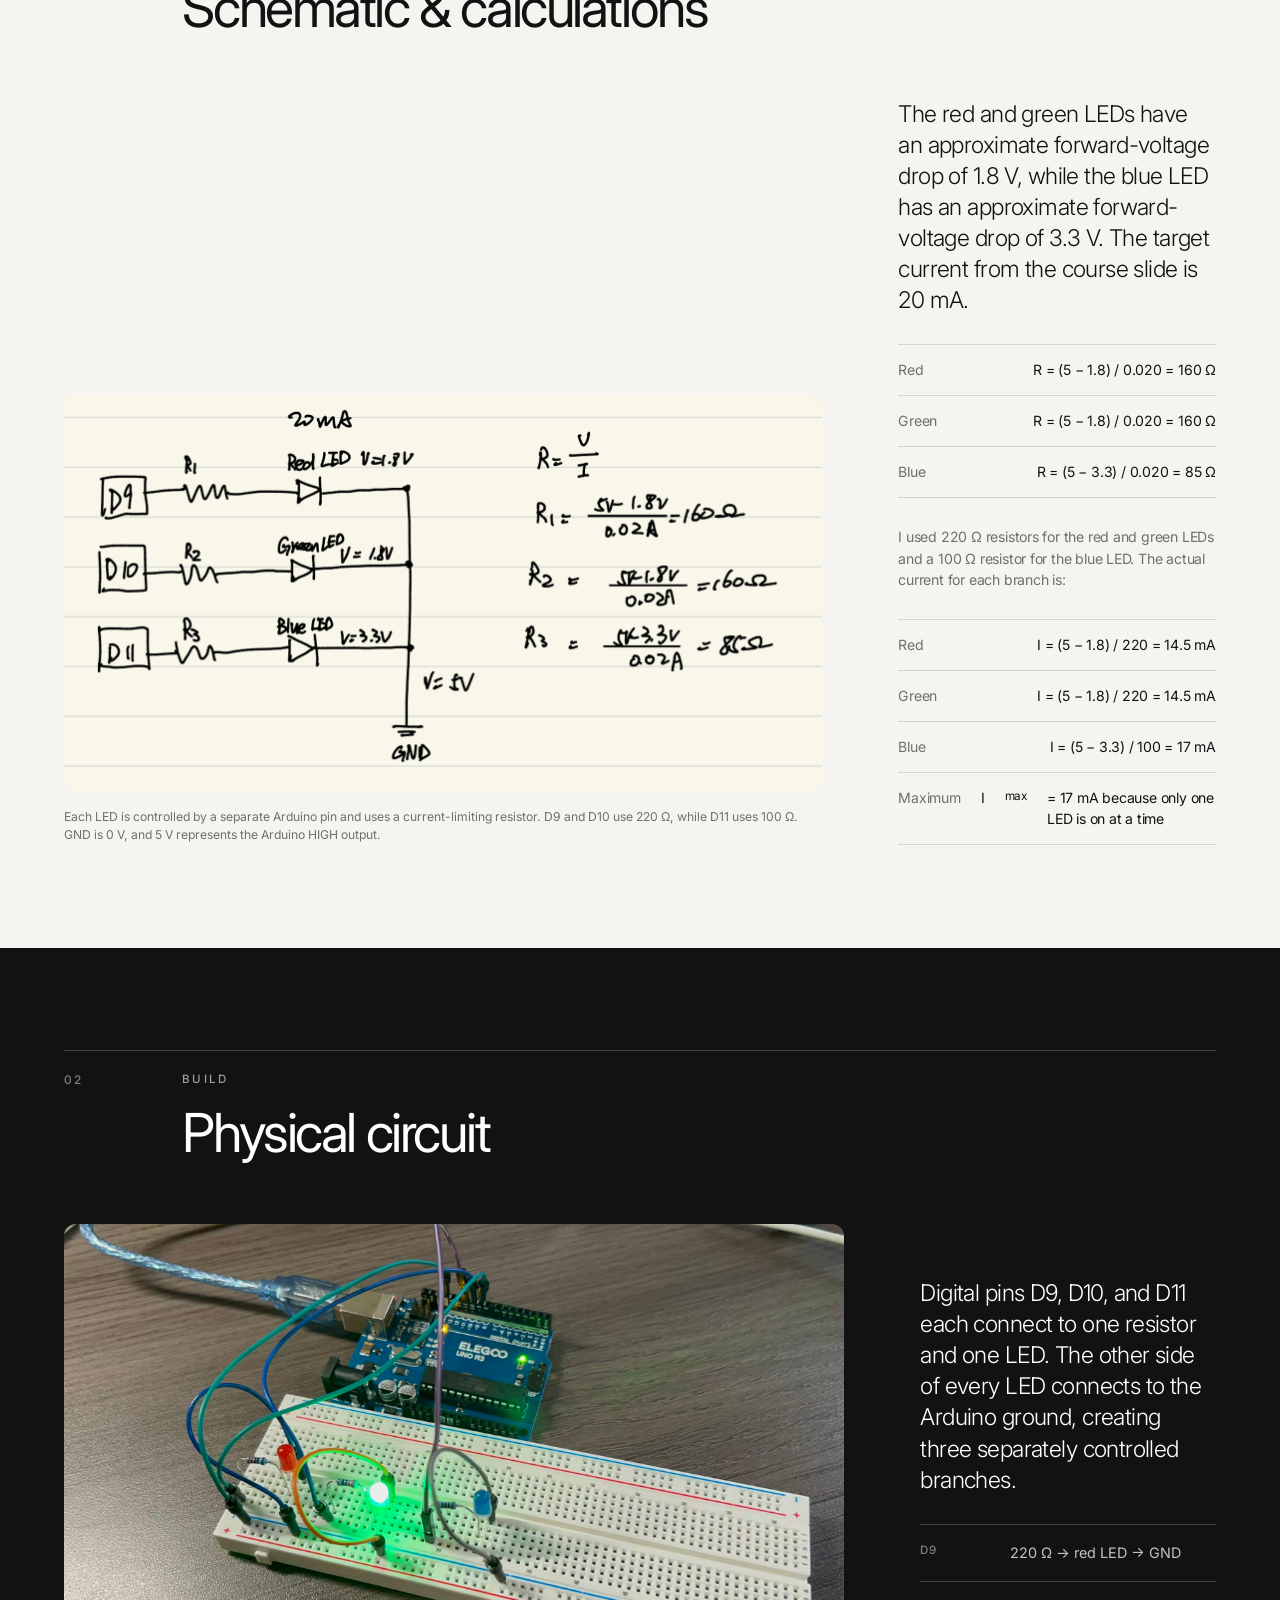
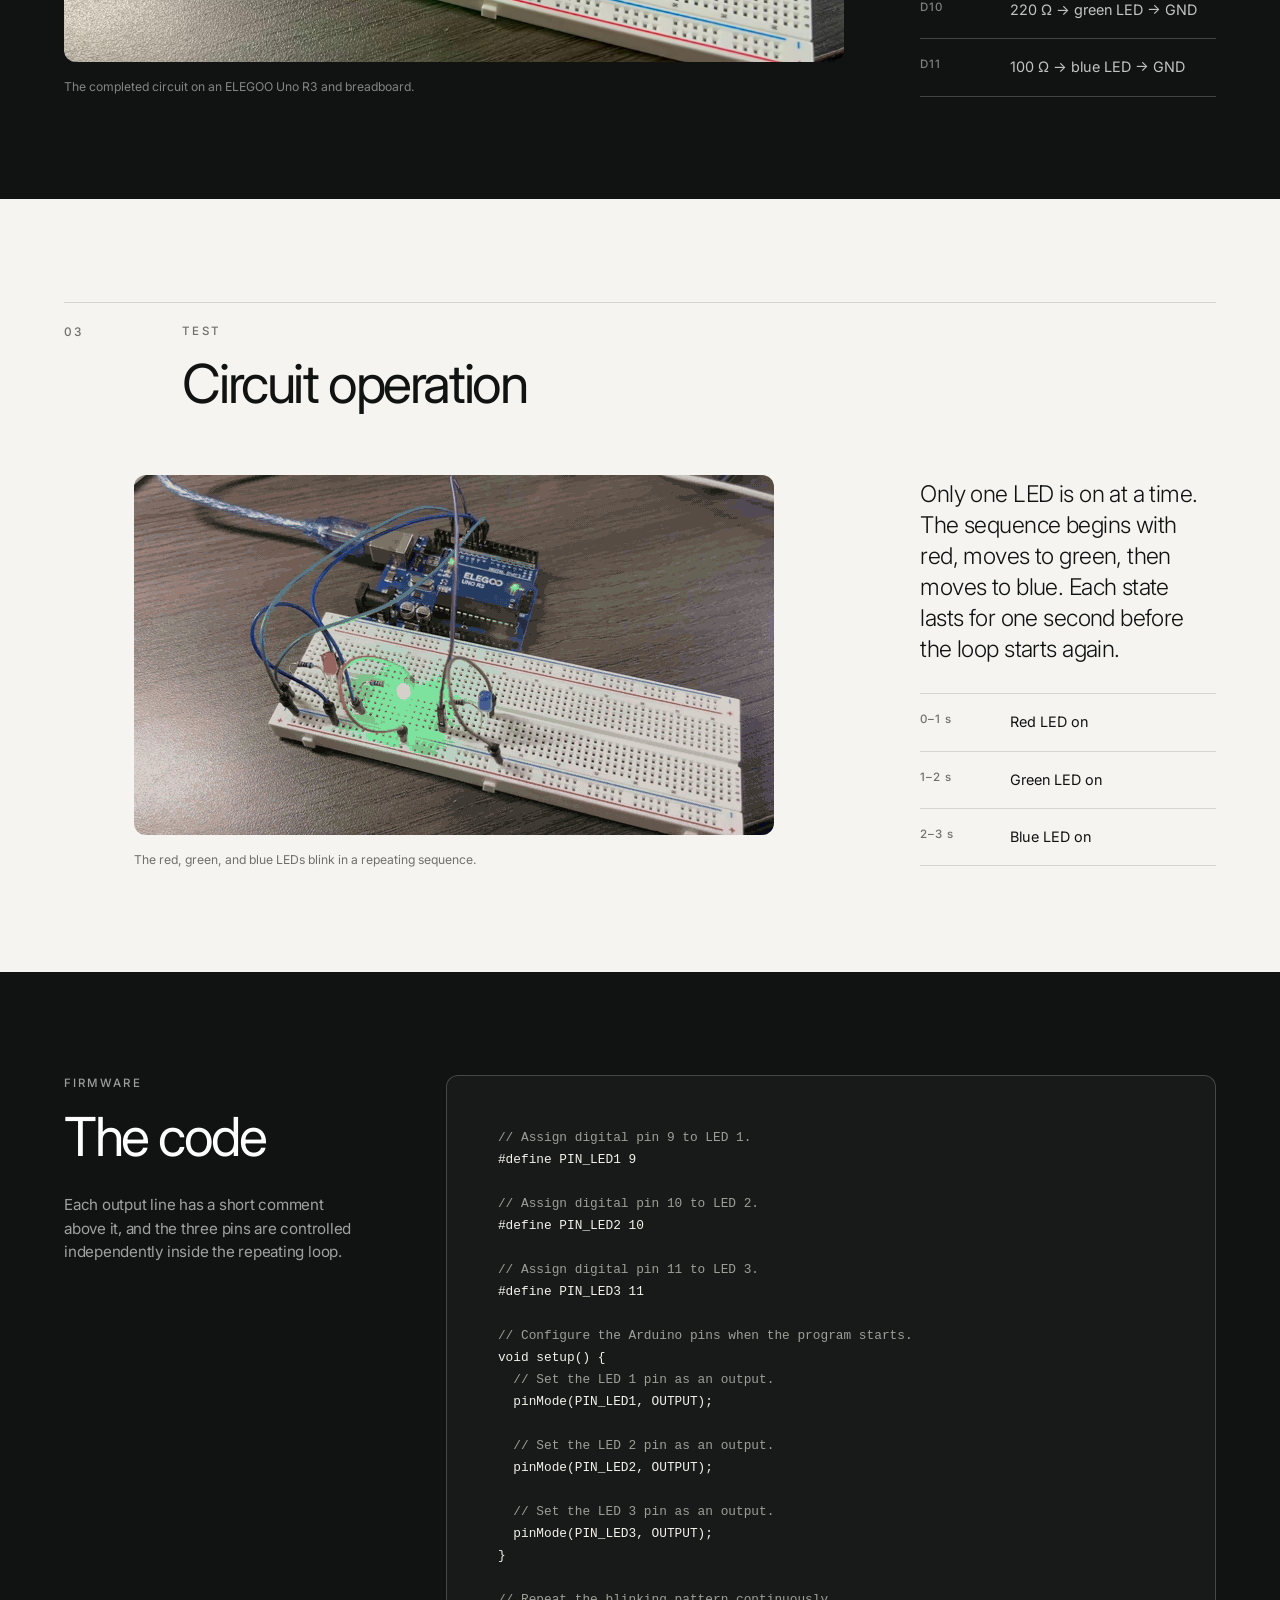
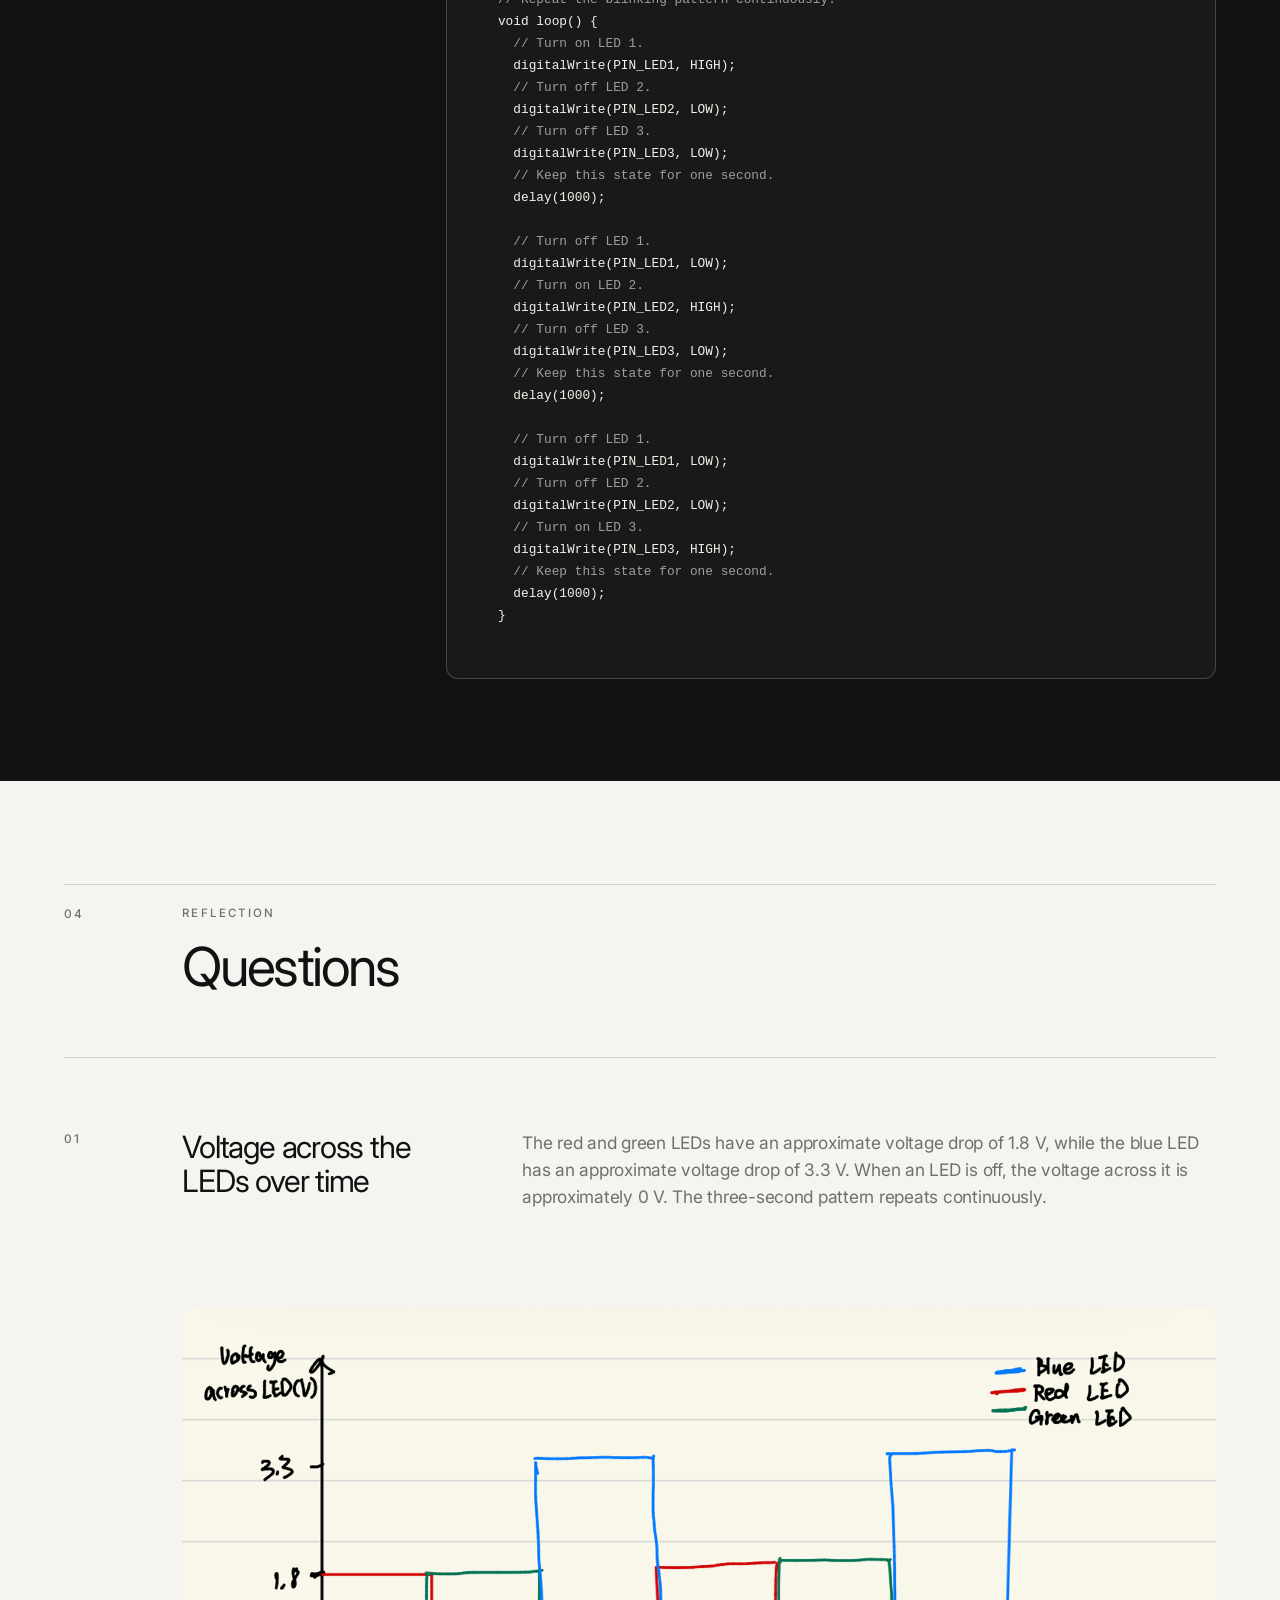
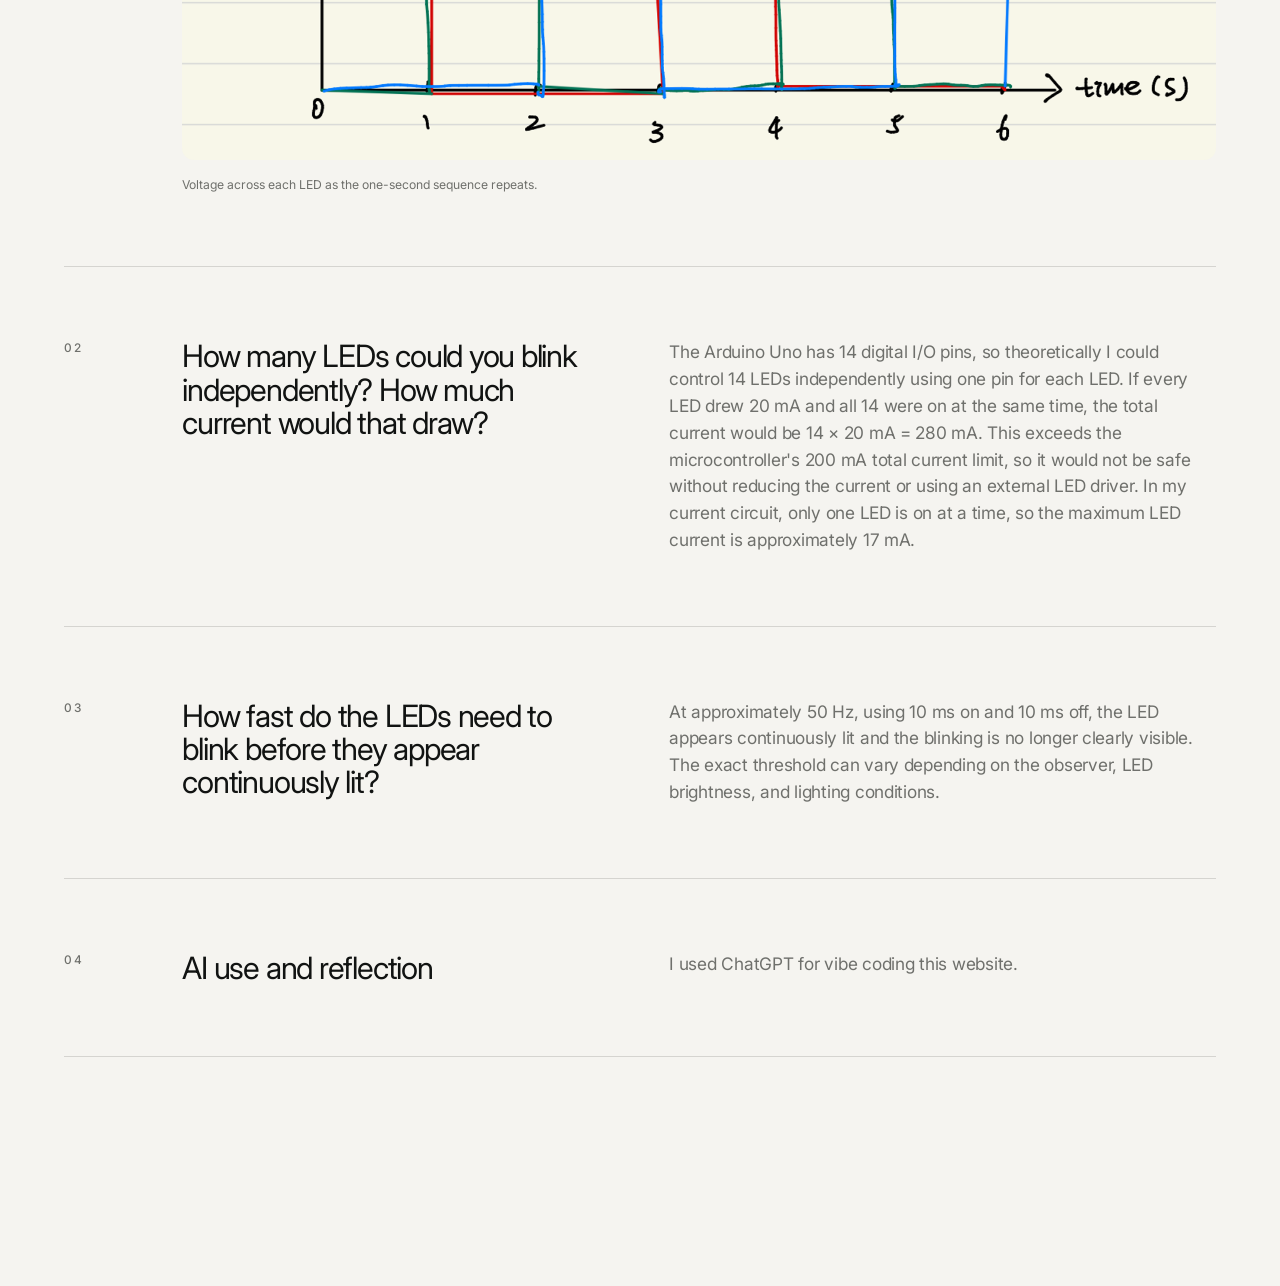
==== commit fc72fd9f: "change" ====
--- a/docs/a1.html
+++ b/docs/a1.html
@@ -44,7 +44,7 @@
         <div class="media-copy media-copy--wide">
           <figure class="project-figure">
             <img src="a1-schematic.png" alt="Hand-drawn schematic and resistor calculations for three LEDs" />
-            <figcaption>Each LED has its own Arduino pin and current-limiting resistor. Correction: GND is 0 V; the 5 V used in the calculations is the Arduino HIGH output, not the ground voltage.</figcaption>
+            <figcaption>Each LED is controlled by a separate Arduino pin and uses a current-limiting resistor. D9 and D10 use 220 Ω, while D11 uses 100 Ω. GND is 0 V, and 5 V represents the Arduino HIGH output.</figcaption>
           </figure>
           <div class="copy-stack">
             <p>The red and green LEDs have an approximate forward-voltage drop of 1.8 V, while the blue LED has an approximate forward-voltage drop of 3.3 V. The target current from the course slide is 20 mA.</p>
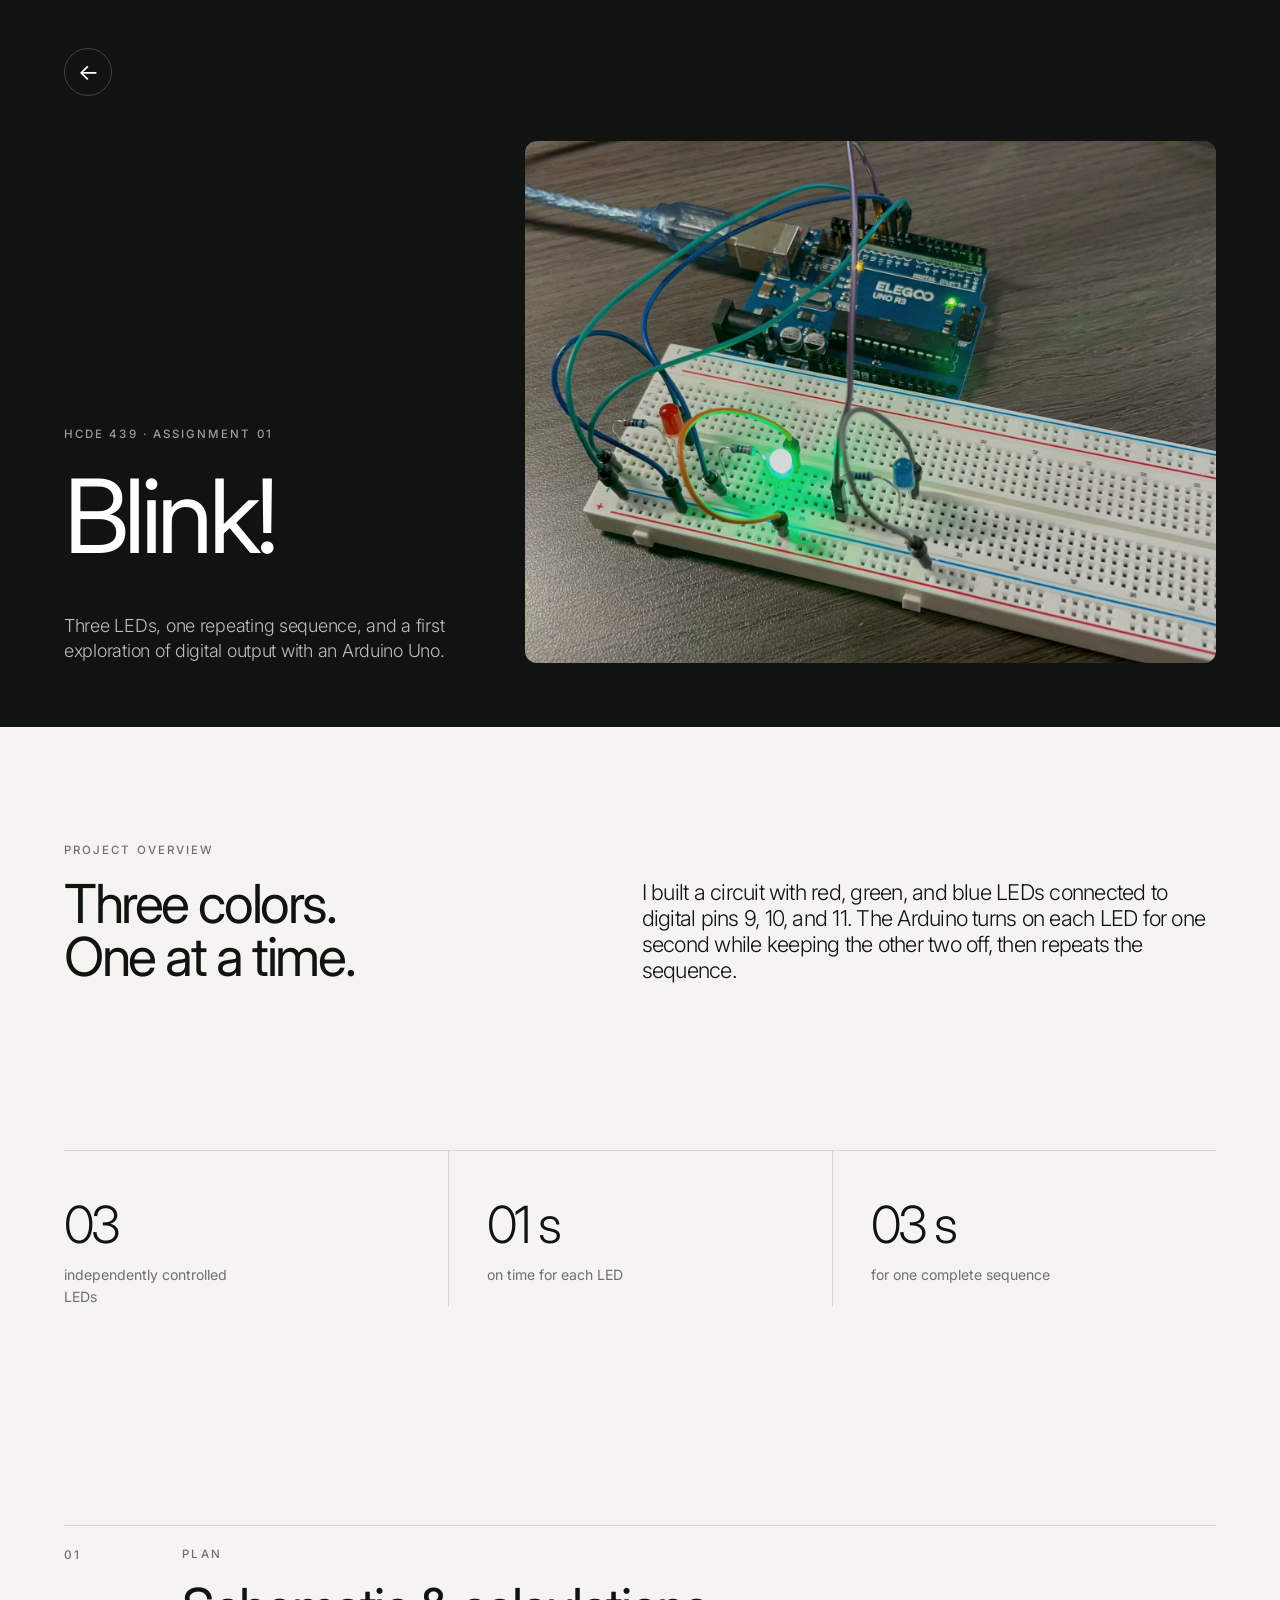
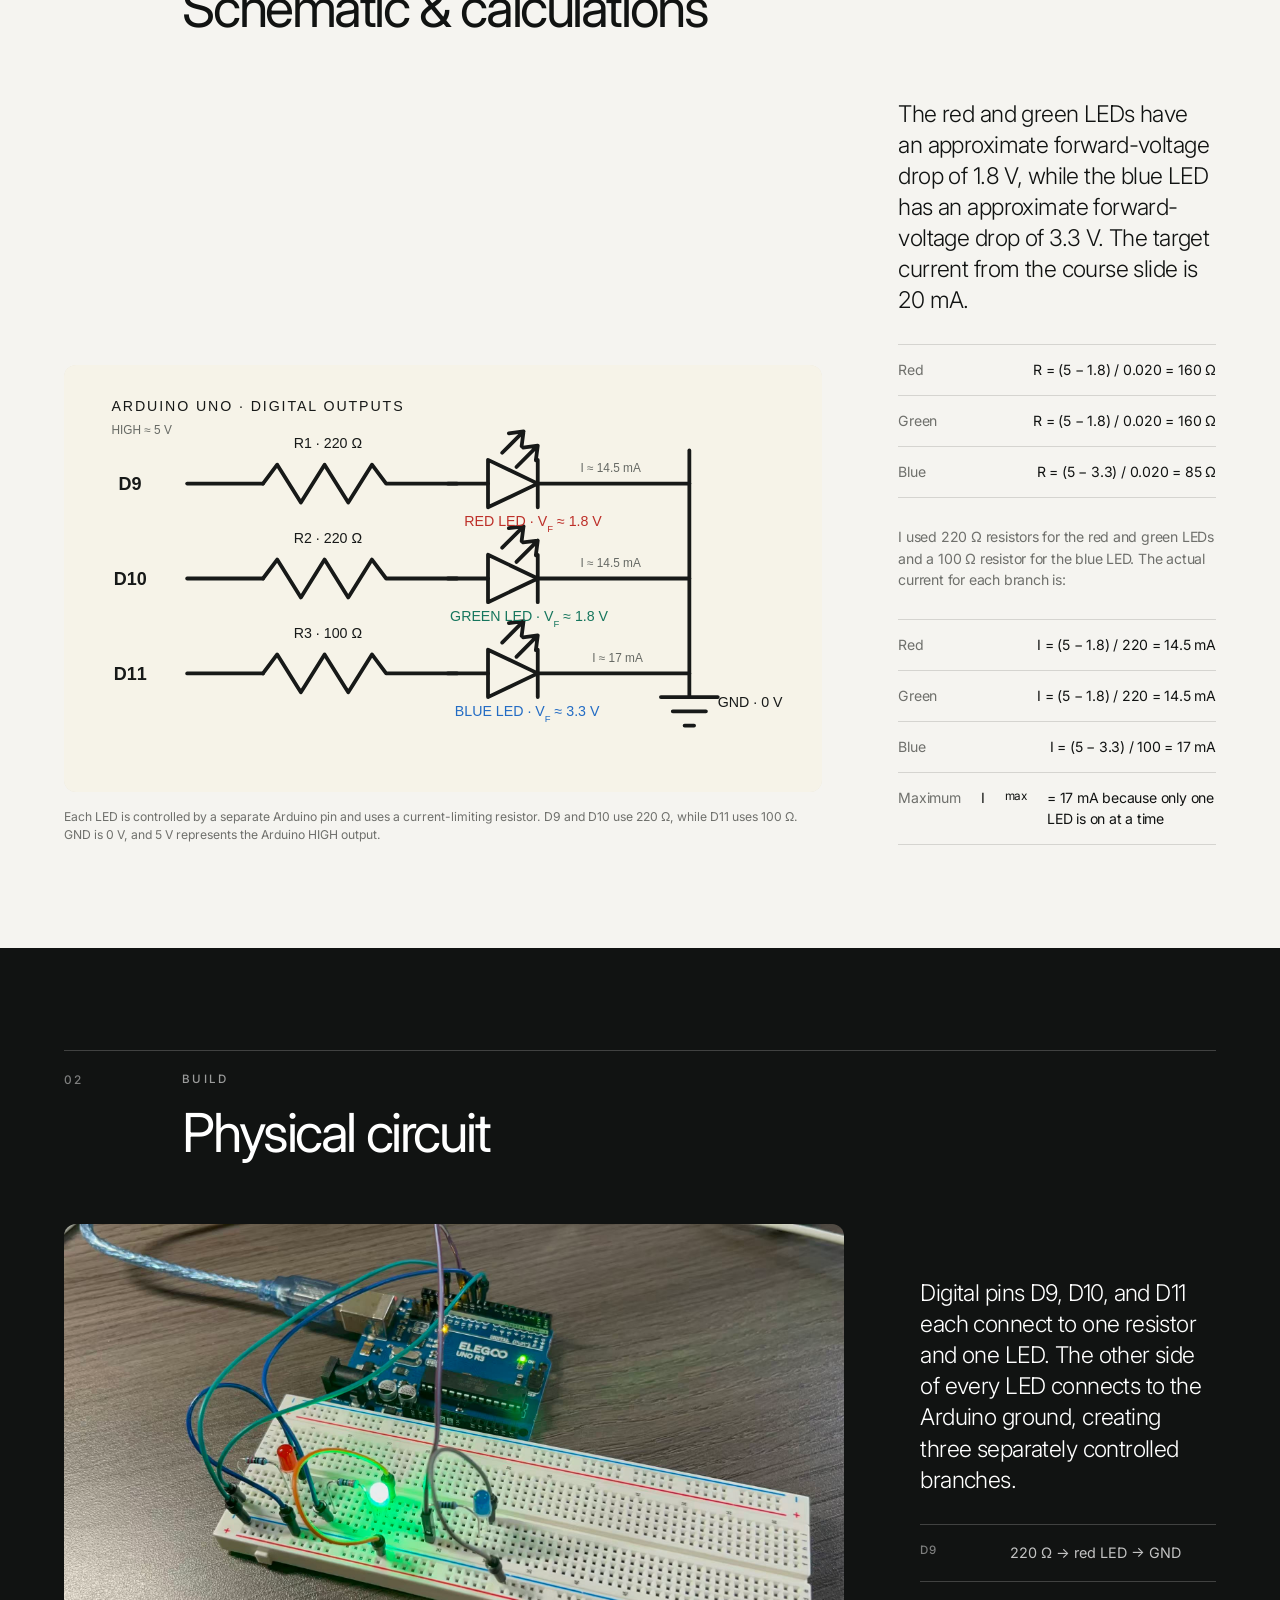
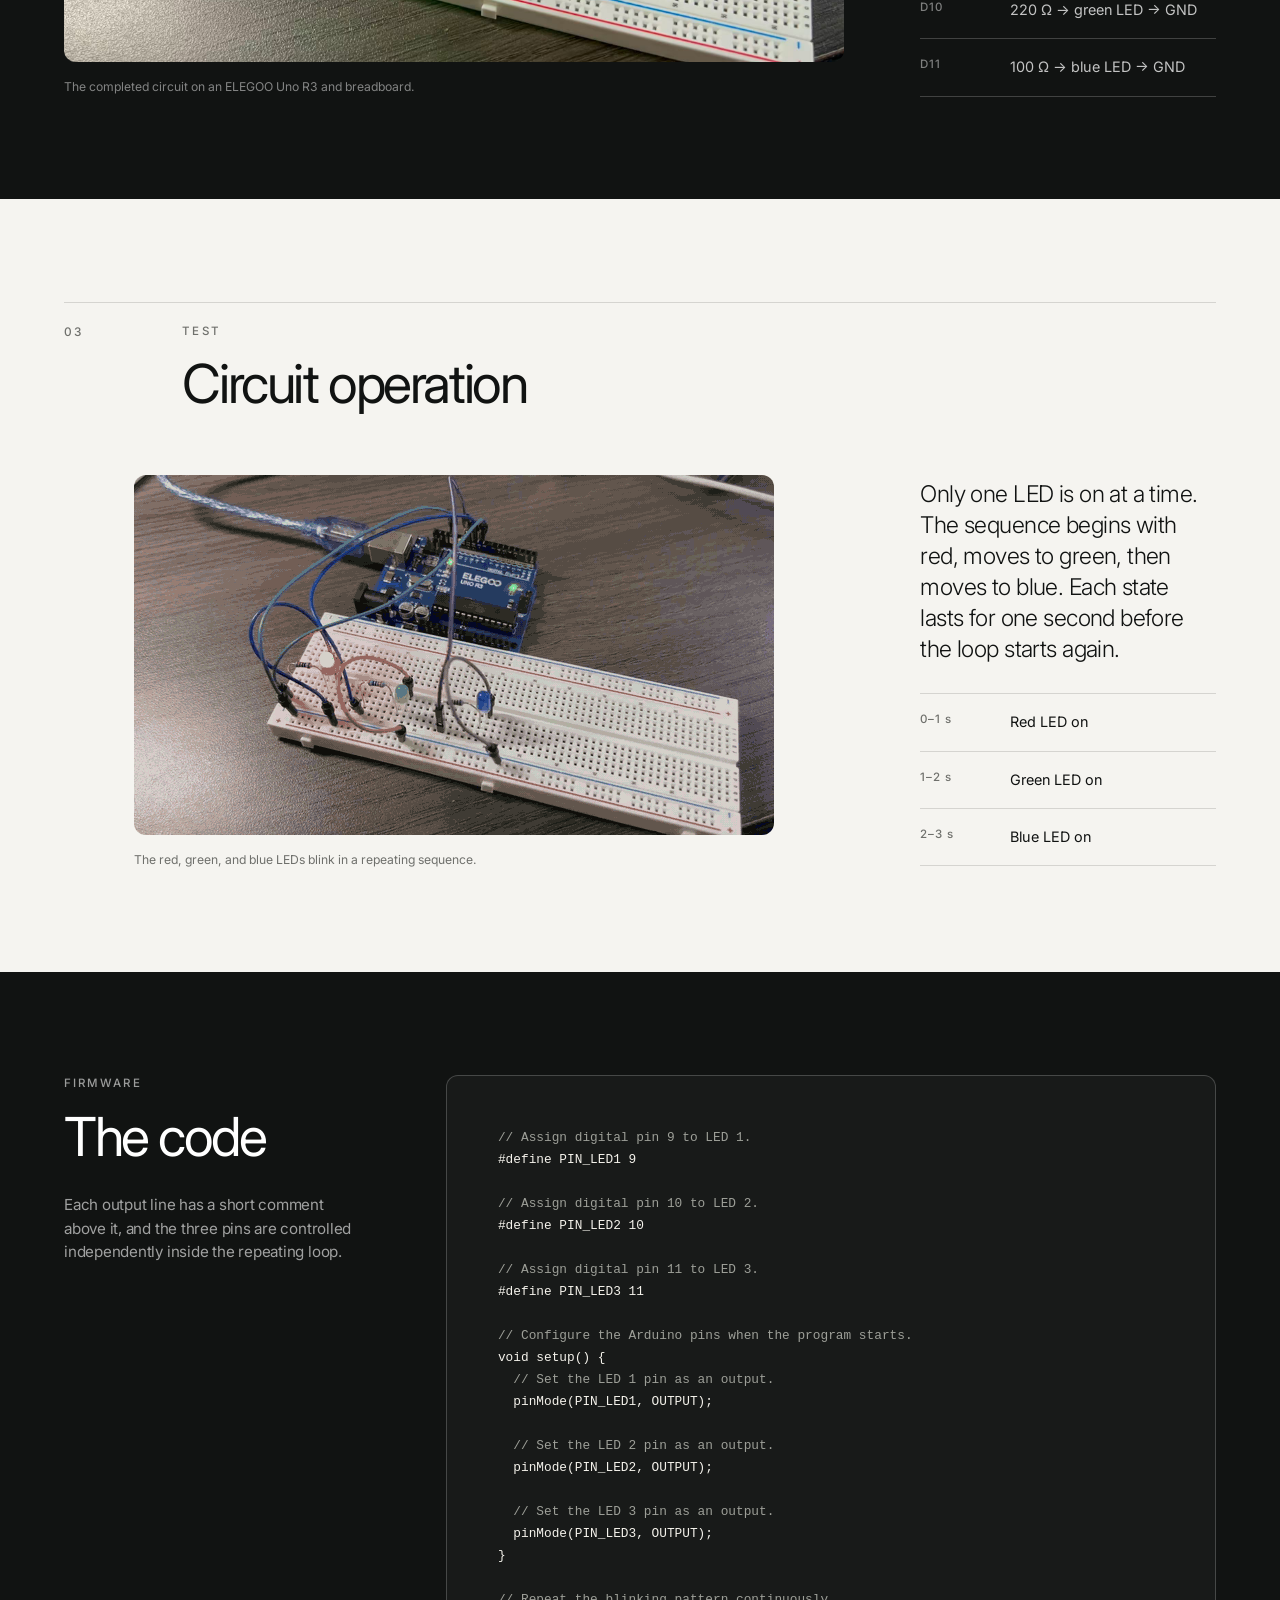
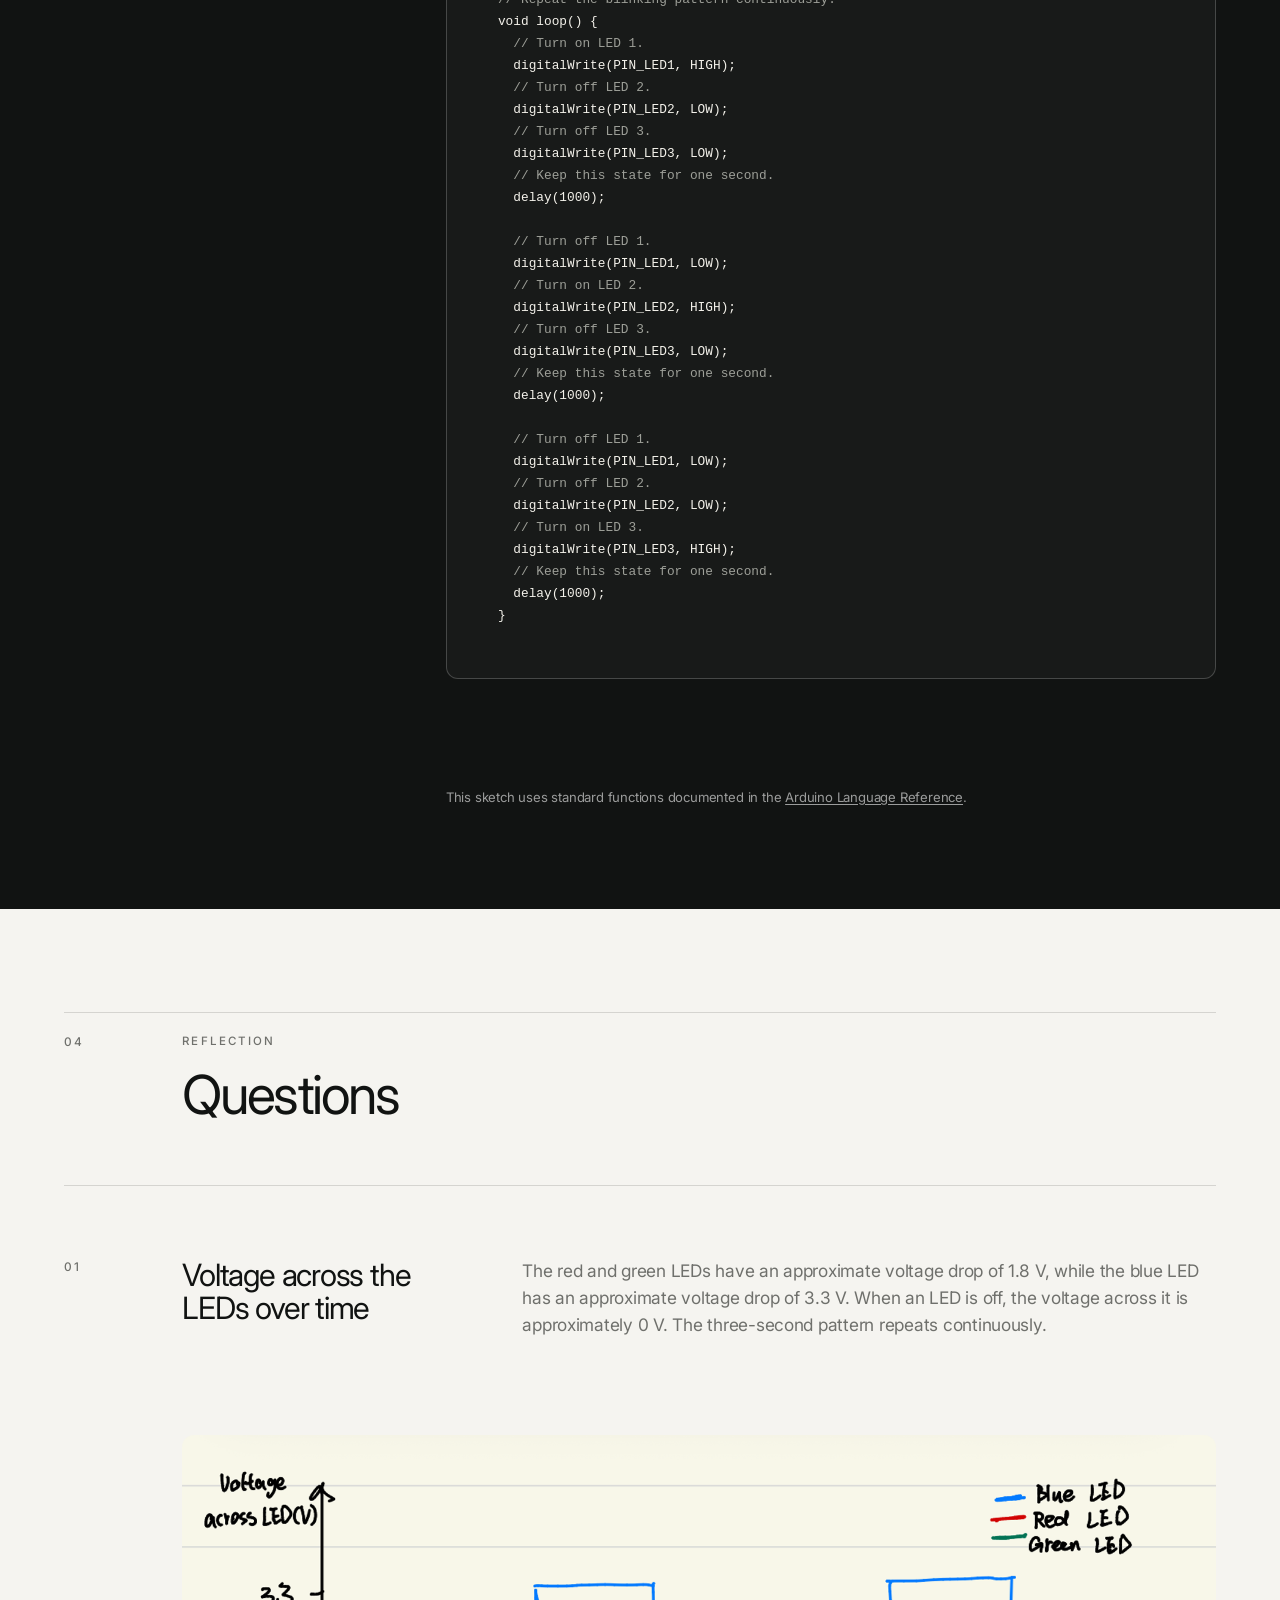
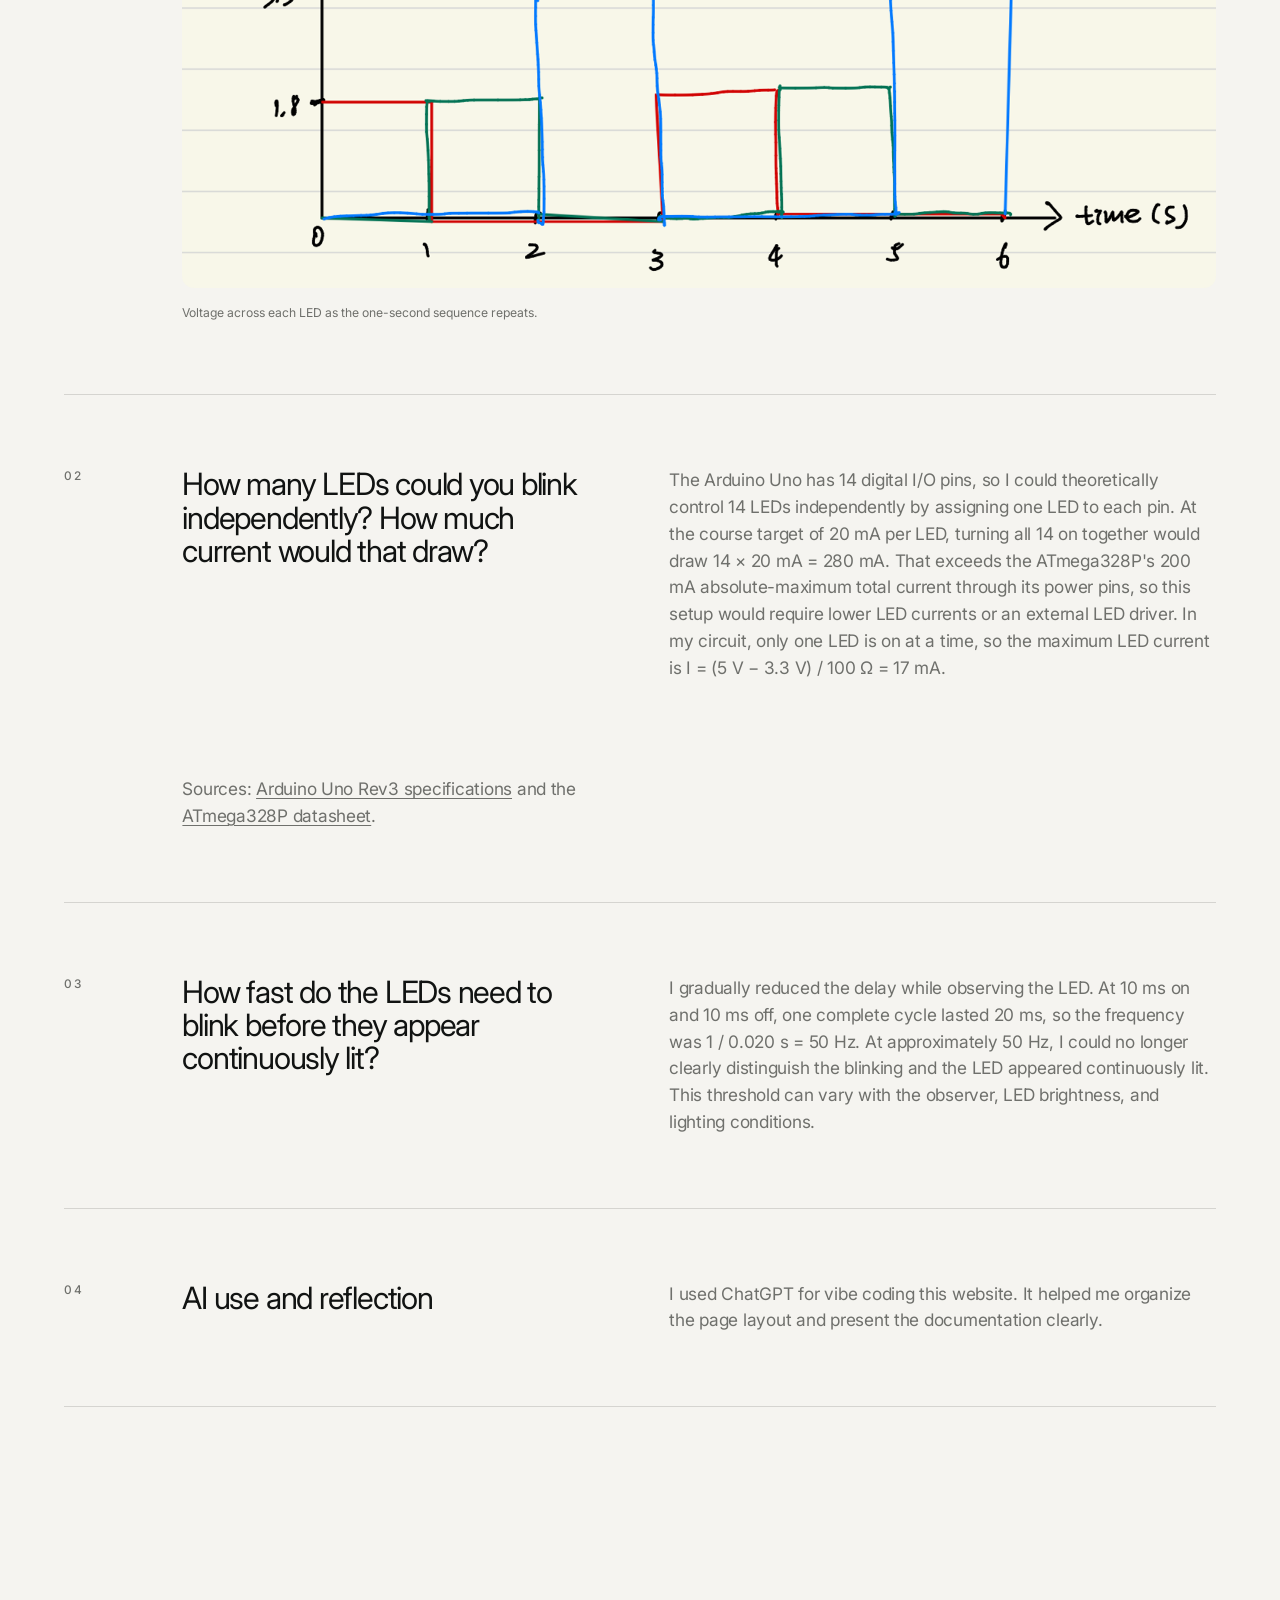
==== commit fca1d791: "1" ====
--- a/docs/a1.html
+++ b/docs/a1.html
@@ -5,7 +5,7 @@
     <meta name="viewport" content="width=device-width, initial-scale=1.0" />
     <meta name="theme-color" content="#111312" />
     <title>Hana Li's Assignment 1: Blink!</title>
-    <link href="style.css?v=5" rel="stylesheet" type="text/css" />
+    <link href="style.css?v=6" rel="stylesheet" type="text/css" />
   </head>
   <body class="detail-page a1-page">
     <main>
@@ -43,7 +43,7 @@
         </div>
         <div class="media-copy media-copy--wide">
           <figure class="project-figure">
-            <img src="a1-schematic.png" alt="Hand-drawn schematic and resistor calculations for three LEDs" />
+            <img src="a1-schematic.svg" alt="Schematic showing Arduino pins D9, D10, and D11 connected through separate resistors and LEDs to ground" />
             <figcaption>Each LED is controlled by a separate Arduino pin and uses a current-limiting resistor. D9 and D10 use 220 Ω, while D11 uses 100 Ω. GND is 0 V, and 5 V represents the Arduino HIGH output.</figcaption>
           </figure>
           <div class="copy-stack">
@@ -162,6 +162,7 @@
   <span class="code-comment">// Keep this state for one second.</span>
   delay(1000);
 }</code></pre>
+        <p class="source-note code-source">This sketch uses standard functions documented in the <a href="https://docs.arduino.cc/language-reference/">Arduino Language Reference</a>.</p>
       </section>
 
       <section class="project-section project-section--paper questions" aria-labelledby="questions-title">
@@ -186,7 +187,8 @@
           <div class="question__number">02</div>
           <div class="question__body">
             <h3>How many LEDs could you blink independently? How much current would that draw?</h3>
-            <p>The Arduino Uno has 14 digital I/O pins, so theoretically I could control 14 LEDs independently using one pin for each LED. If every LED drew 20 mA and all 14 were on at the same time, the total current would be 14 × 20 mA = 280 mA. This exceeds the microcontroller's 200 mA total current limit, so it would not be safe without reducing the current or using an external LED driver. In my current circuit, only one LED is on at a time, so the maximum LED current is approximately 17 mA.</p>
+            <p>The Arduino Uno has 14 digital I/O pins, so I could theoretically control 14 LEDs independently by assigning one LED to each pin. At the course target of 20 mA per LED, turning all 14 on together would draw 14 × 20 mA = 280 mA. That exceeds the ATmega328P's 200 mA absolute-maximum total current through its power pins, so this setup would require lower LED currents or an external LED driver. In my circuit, only one LED is on at a time, so the maximum LED current is I = (5 V − 3.3 V) / 100 Ω = 17 mA.</p>
+            <p class="source-note">Sources: <a href="https://docs.arduino.cc/hardware/uno-rev3/">Arduino Uno Rev3 specifications</a> and the <a href="https://ww1.microchip.com/downloads/en/DeviceDoc/Atmel-7810-Automotive-Microcontrollers-ATmega328P_Datasheet.pdf">ATmega328P datasheet</a>.</p>
           </div>
         </article>
 
@@ -194,7 +196,7 @@
           <div class="question__number">03</div>
           <div class="question__body">
             <h3>How fast do the LEDs need to blink before they appear continuously lit?</h3>
-            <p>At approximately 50 Hz, using 10 ms on and 10 ms off, the LED appears continuously lit and the blinking is no longer clearly visible. The exact threshold can vary depending on the observer, LED brightness, and lighting conditions.</p>
+            <p>I gradually reduced the delay while observing the LED. At 10 ms on and 10 ms off, one complete cycle lasted 20 ms, so the frequency was 1 / 0.020 s = 50 Hz. At approximately 50 Hz, I could no longer clearly distinguish the blinking and the LED appeared continuously lit. This threshold can vary with the observer, LED brightness, and lighting conditions.</p>
           </div>
         </article>
 
@@ -202,7 +204,7 @@
           <div class="question__number">04</div>
           <div class="question__body">
             <h3>AI use and reflection</h3>
-            <p>I used ChatGPT for vibe coding this website.</p>
+            <p>I used ChatGPT for vibe coding this website. It helped me organize the page layout and present the documentation clearly.</p>
           </div>
         </article>
       </section>
--- a/docs/style.css
+++ b/docs/style.css
@@ -72,6 +72,24 @@
 a:focus-visible {
   outline: 2px solid currentColor;
   outline-offset: 5px;
+}
+
+.source-note {
+  margin-top: 18px;
+  color: var(--muted);
+  font-size: 0.82rem;
+}
+
+.source-note a {
+  text-underline-offset: 0.18em;
+}
+
+.code-source {
+  grid-column: 2;
+  width: auto;
+  margin: 18px 0 0;
+  padding: 0;
+  color: rgba(255, 255, 255, 0.58);
 }
 
 /* Home hero */
@@ -813,6 +831,10 @@
     position: static;
   }
 
+  .code-source {
+    grid-column: 1;
+  }
+
   .project-figure--graph {
     grid-column: auto;
   }
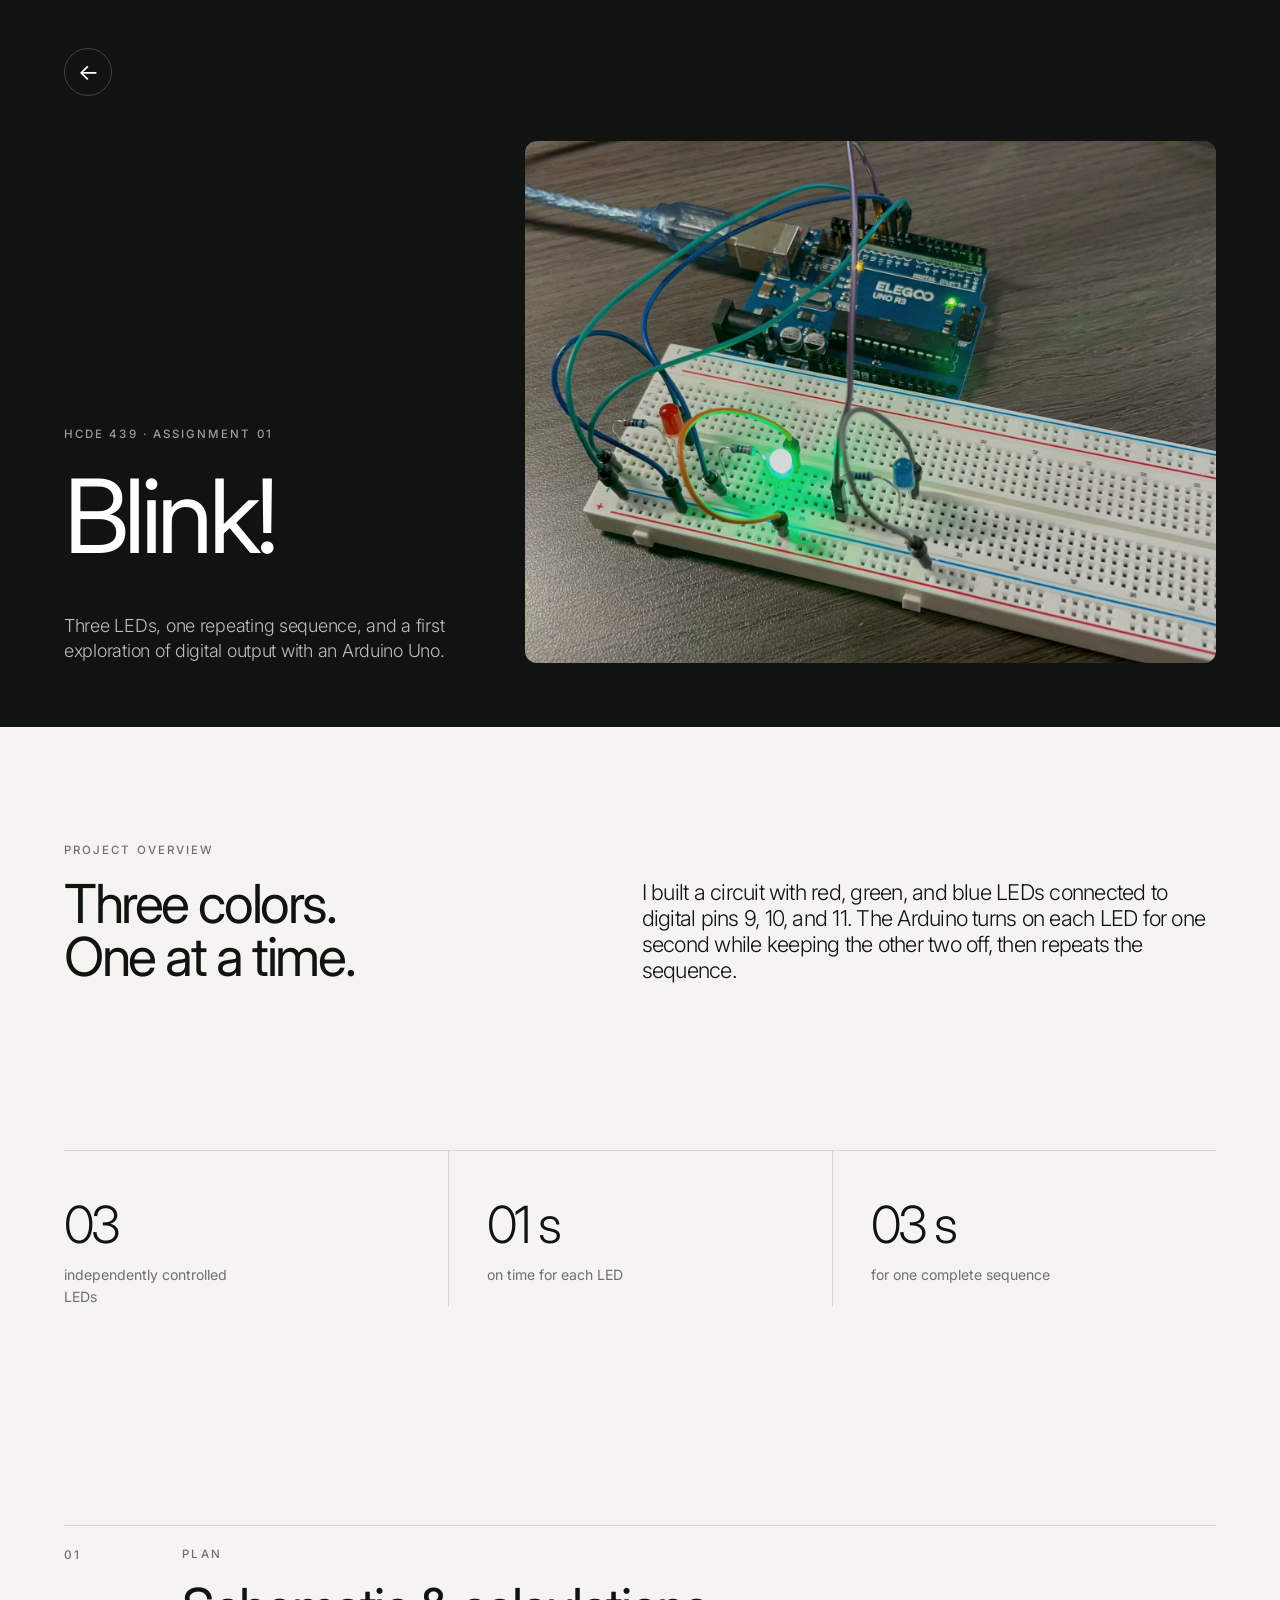
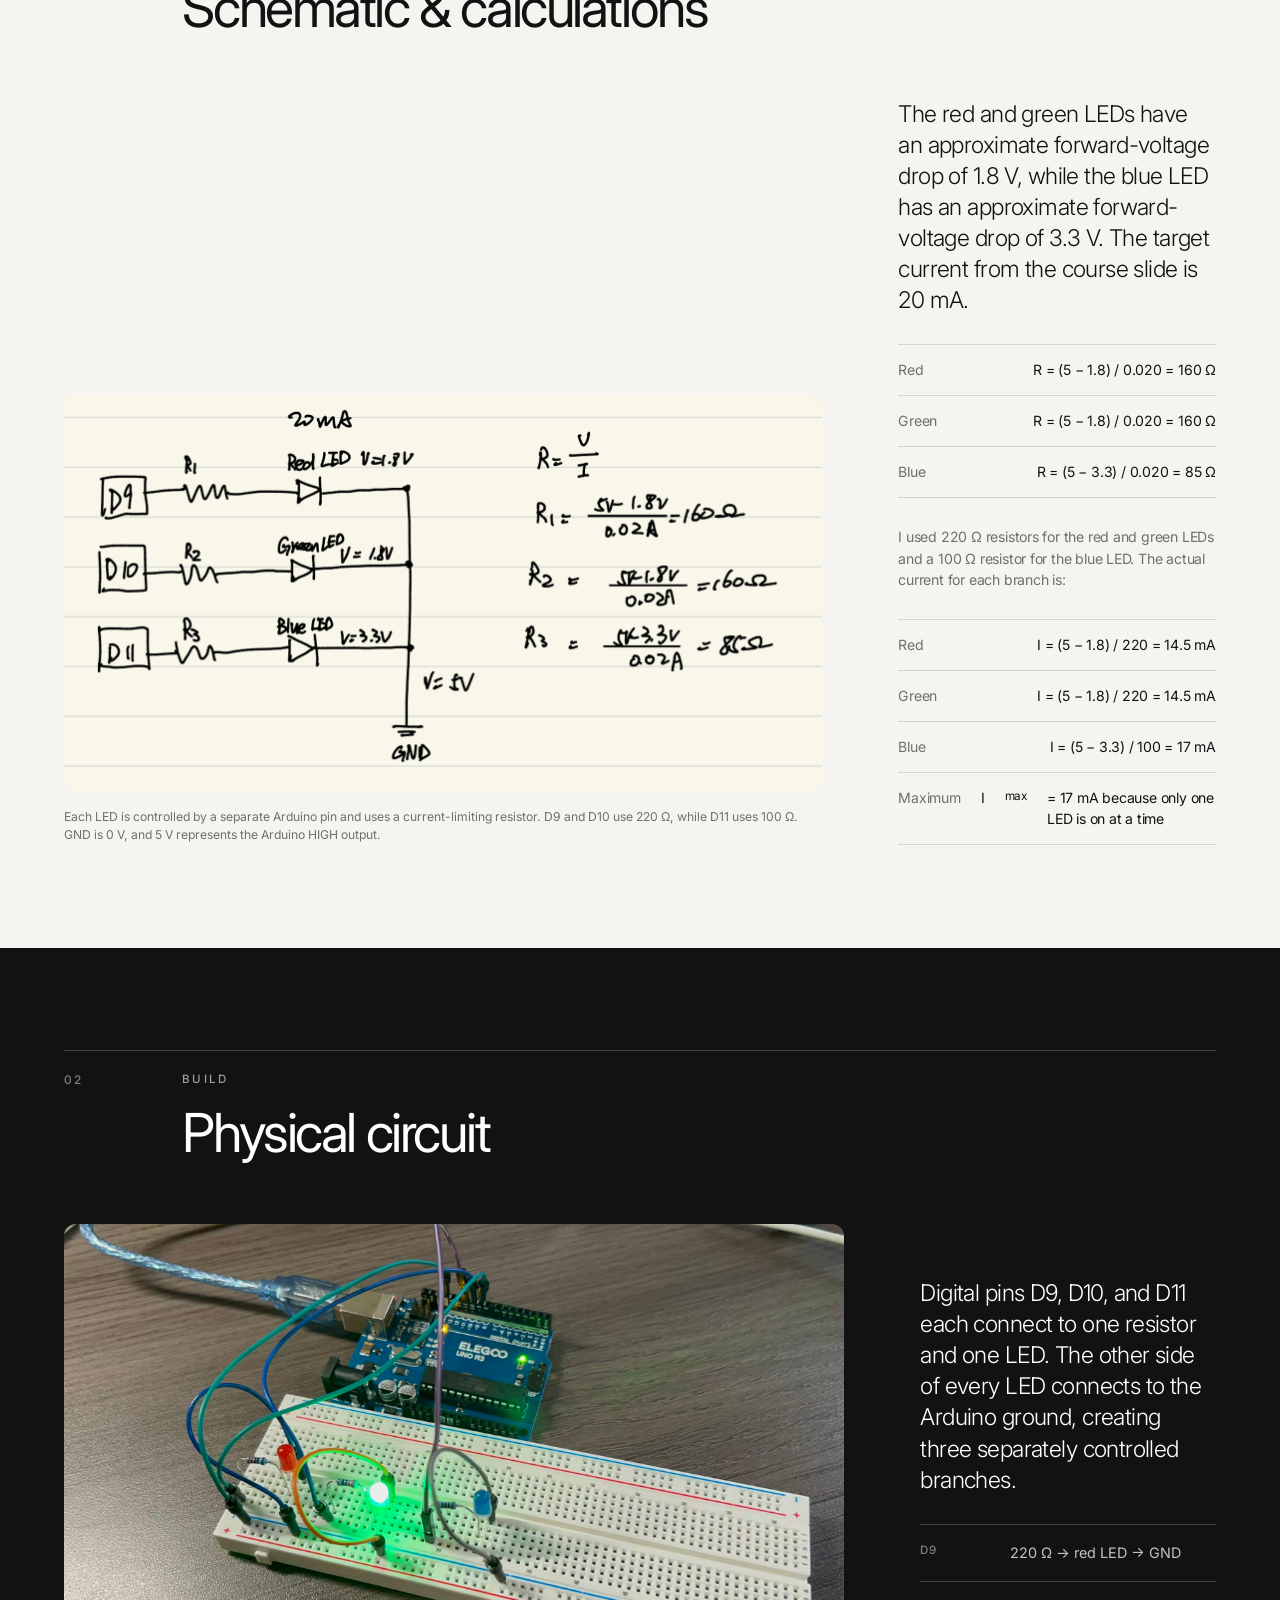
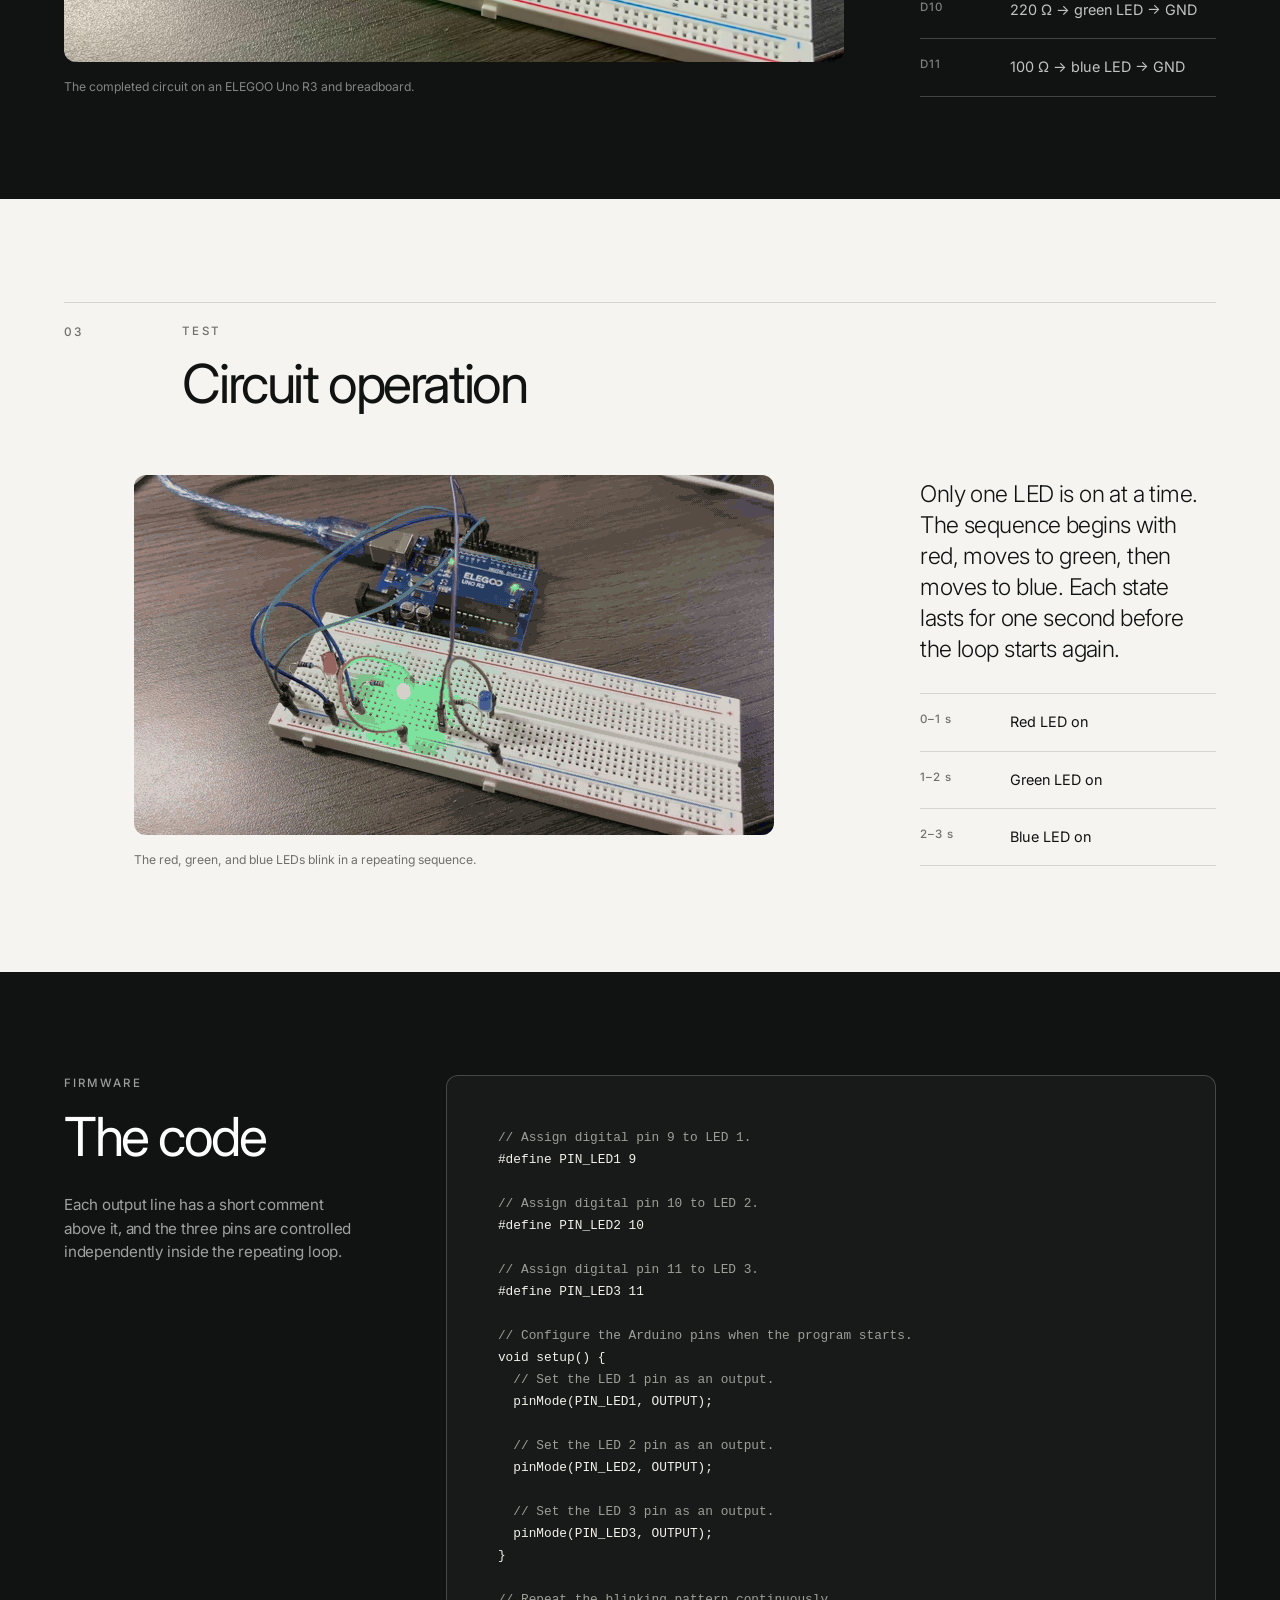
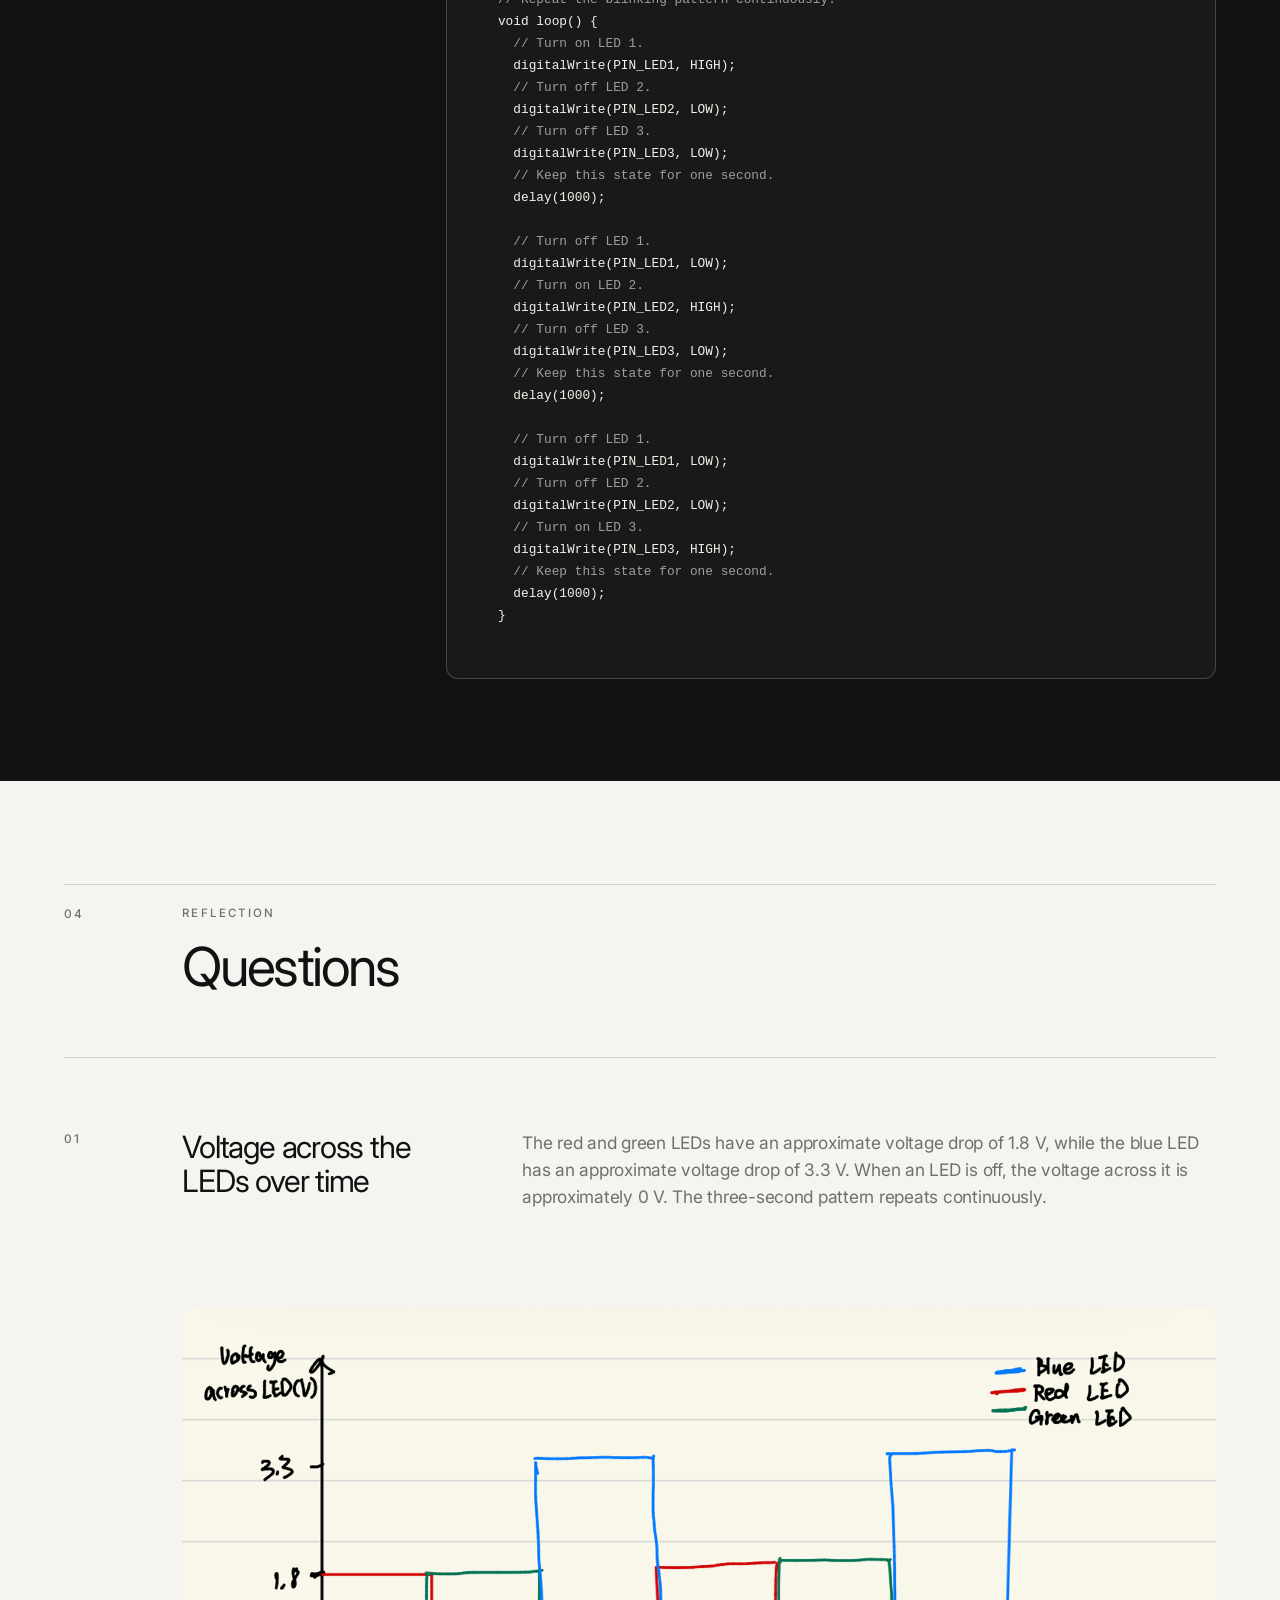
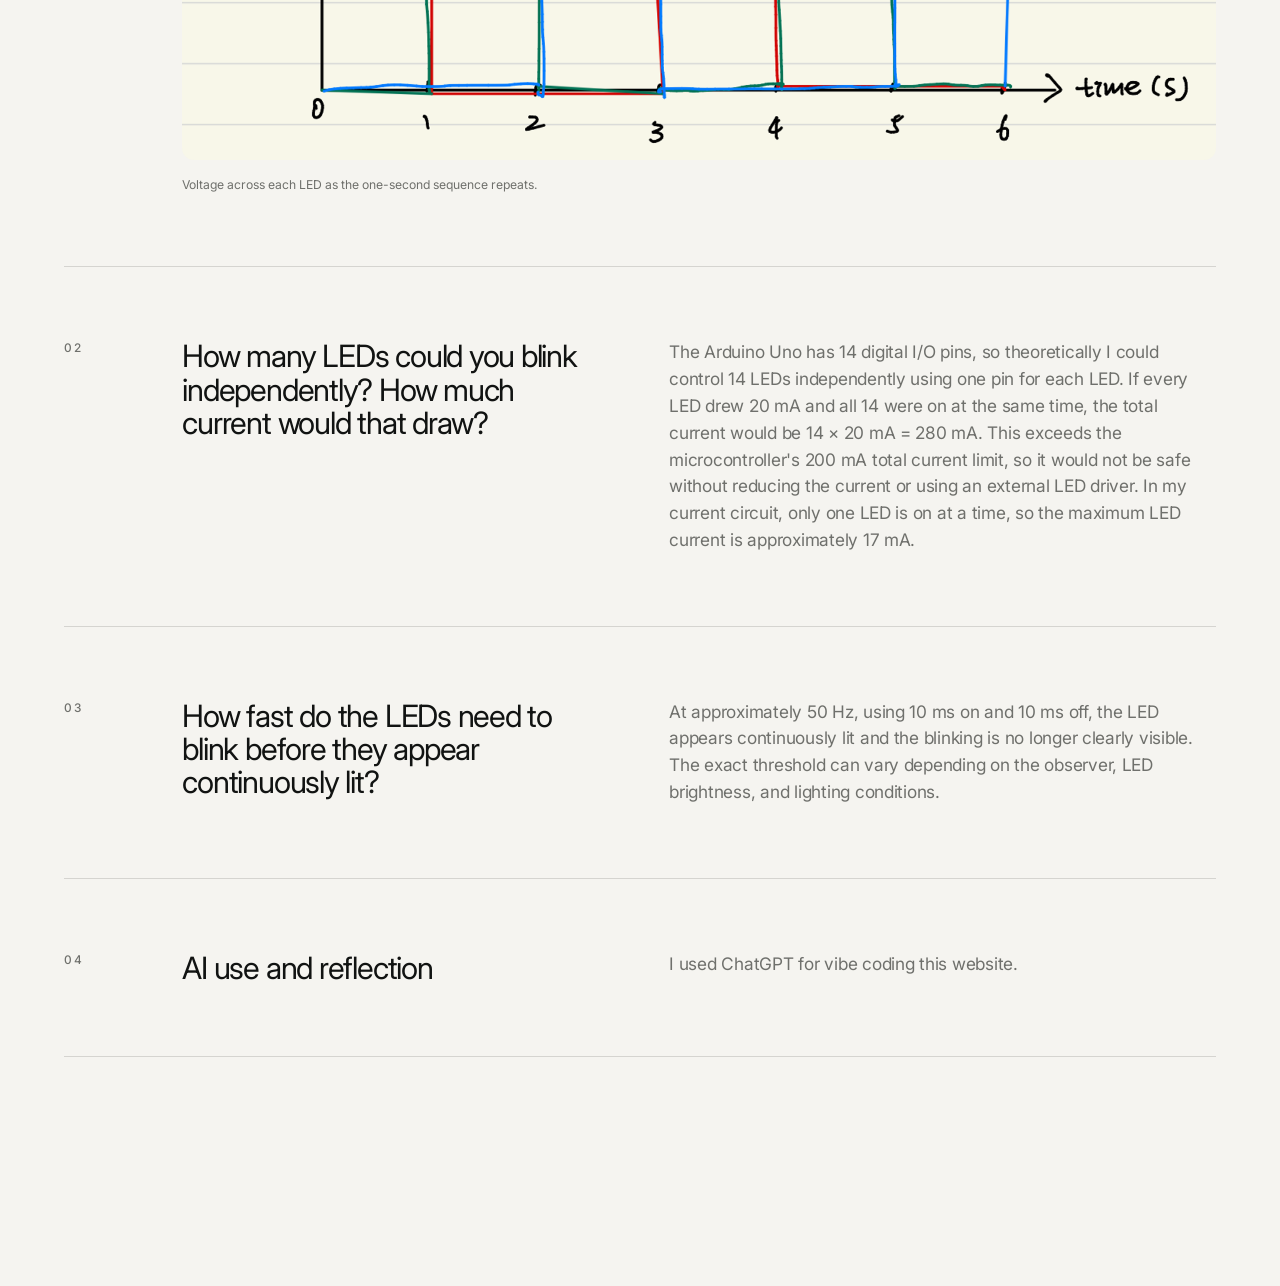
==== commit d48971c7: "Revert A1 audit changes" ====
--- a/docs/a1.html
+++ b/docs/a1.html
@@ -5,7 +5,7 @@
     <meta name="viewport" content="width=device-width, initial-scale=1.0" />
     <meta name="theme-color" content="#111312" />
     <title>Hana Li's Assignment 1: Blink!</title>
-    <link href="style.css?v=6" rel="stylesheet" type="text/css" />
+    <link href="style.css?v=5" rel="stylesheet" type="text/css" />
   </head>
   <body class="detail-page a1-page">
     <main>
@@ -43,7 +43,7 @@
         </div>
         <div class="media-copy media-copy--wide">
           <figure class="project-figure">
-            <img src="a1-schematic.svg" alt="Schematic showing Arduino pins D9, D10, and D11 connected through separate resistors and LEDs to ground" />
+            <img src="a1-schematic.png" alt="Hand-drawn schematic and resistor calculations for three LEDs" />
             <figcaption>Each LED is controlled by a separate Arduino pin and uses a current-limiting resistor. D9 and D10 use 220 Ω, while D11 uses 100 Ω. GND is 0 V, and 5 V represents the Arduino HIGH output.</figcaption>
           </figure>
           <div class="copy-stack">
@@ -162,7 +162,6 @@
   <span class="code-comment">// Keep this state for one second.</span>
   delay(1000);
 }</code></pre>
-        <p class="source-note code-source">This sketch uses standard functions documented in the <a href="https://docs.arduino.cc/language-reference/">Arduino Language Reference</a>.</p>
       </section>
 
       <section class="project-section project-section--paper questions" aria-labelledby="questions-title">
@@ -187,8 +186,7 @@
           <div class="question__number">02</div>
           <div class="question__body">
             <h3>How many LEDs could you blink independently? How much current would that draw?</h3>
-            <p>The Arduino Uno has 14 digital I/O pins, so I could theoretically control 14 LEDs independently by assigning one LED to each pin. At the course target of 20 mA per LED, turning all 14 on together would draw 14 × 20 mA = 280 mA. That exceeds the ATmega328P's 200 mA absolute-maximum total current through its power pins, so this setup would require lower LED currents or an external LED driver. In my circuit, only one LED is on at a time, so the maximum LED current is I = (5 V − 3.3 V) / 100 Ω = 17 mA.</p>
-            <p class="source-note">Sources: <a href="https://docs.arduino.cc/hardware/uno-rev3/">Arduino Uno Rev3 specifications</a> and the <a href="https://ww1.microchip.com/downloads/en/DeviceDoc/Atmel-7810-Automotive-Microcontrollers-ATmega328P_Datasheet.pdf">ATmega328P datasheet</a>.</p>
+            <p>The Arduino Uno has 14 digital I/O pins, so theoretically I could control 14 LEDs independently using one pin for each LED. If every LED drew 20 mA and all 14 were on at the same time, the total current would be 14 × 20 mA = 280 mA. This exceeds the microcontroller's 200 mA total current limit, so it would not be safe without reducing the current or using an external LED driver. In my current circuit, only one LED is on at a time, so the maximum LED current is approximately 17 mA.</p>
           </div>
         </article>
 
@@ -196,7 +194,7 @@
           <div class="question__number">03</div>
           <div class="question__body">
             <h3>How fast do the LEDs need to blink before they appear continuously lit?</h3>
-            <p>I gradually reduced the delay while observing the LED. At 10 ms on and 10 ms off, one complete cycle lasted 20 ms, so the frequency was 1 / 0.020 s = 50 Hz. At approximately 50 Hz, I could no longer clearly distinguish the blinking and the LED appeared continuously lit. This threshold can vary with the observer, LED brightness, and lighting conditions.</p>
+            <p>At approximately 50 Hz, using 10 ms on and 10 ms off, the LED appears continuously lit and the blinking is no longer clearly visible. The exact threshold can vary depending on the observer, LED brightness, and lighting conditions.</p>
           </div>
         </article>
 
@@ -204,7 +202,7 @@
           <div class="question__number">04</div>
           <div class="question__body">
             <h3>AI use and reflection</h3>
-            <p>I used ChatGPT for vibe coding this website. It helped me organize the page layout and present the documentation clearly.</p>
+            <p>I used ChatGPT for vibe coding this website.</p>
           </div>
         </article>
       </section>
--- a/docs/style.css
+++ b/docs/style.css
@@ -72,24 +72,6 @@
 a:focus-visible {
   outline: 2px solid currentColor;
   outline-offset: 5px;
-}
-
-.source-note {
-  margin-top: 18px;
-  color: var(--muted);
-  font-size: 0.82rem;
-}
-
-.source-note a {
-  text-underline-offset: 0.18em;
-}
-
-.code-source {
-  grid-column: 2;
-  width: auto;
-  margin: 18px 0 0;
-  padding: 0;
-  color: rgba(255, 255, 255, 0.58);
 }
 
 /* Home hero */
@@ -831,10 +813,6 @@
     position: static;
   }
 
-  .code-source {
-    grid-column: 1;
-  }
-
   .project-figure--graph {
     grid-column: auto;
   }
